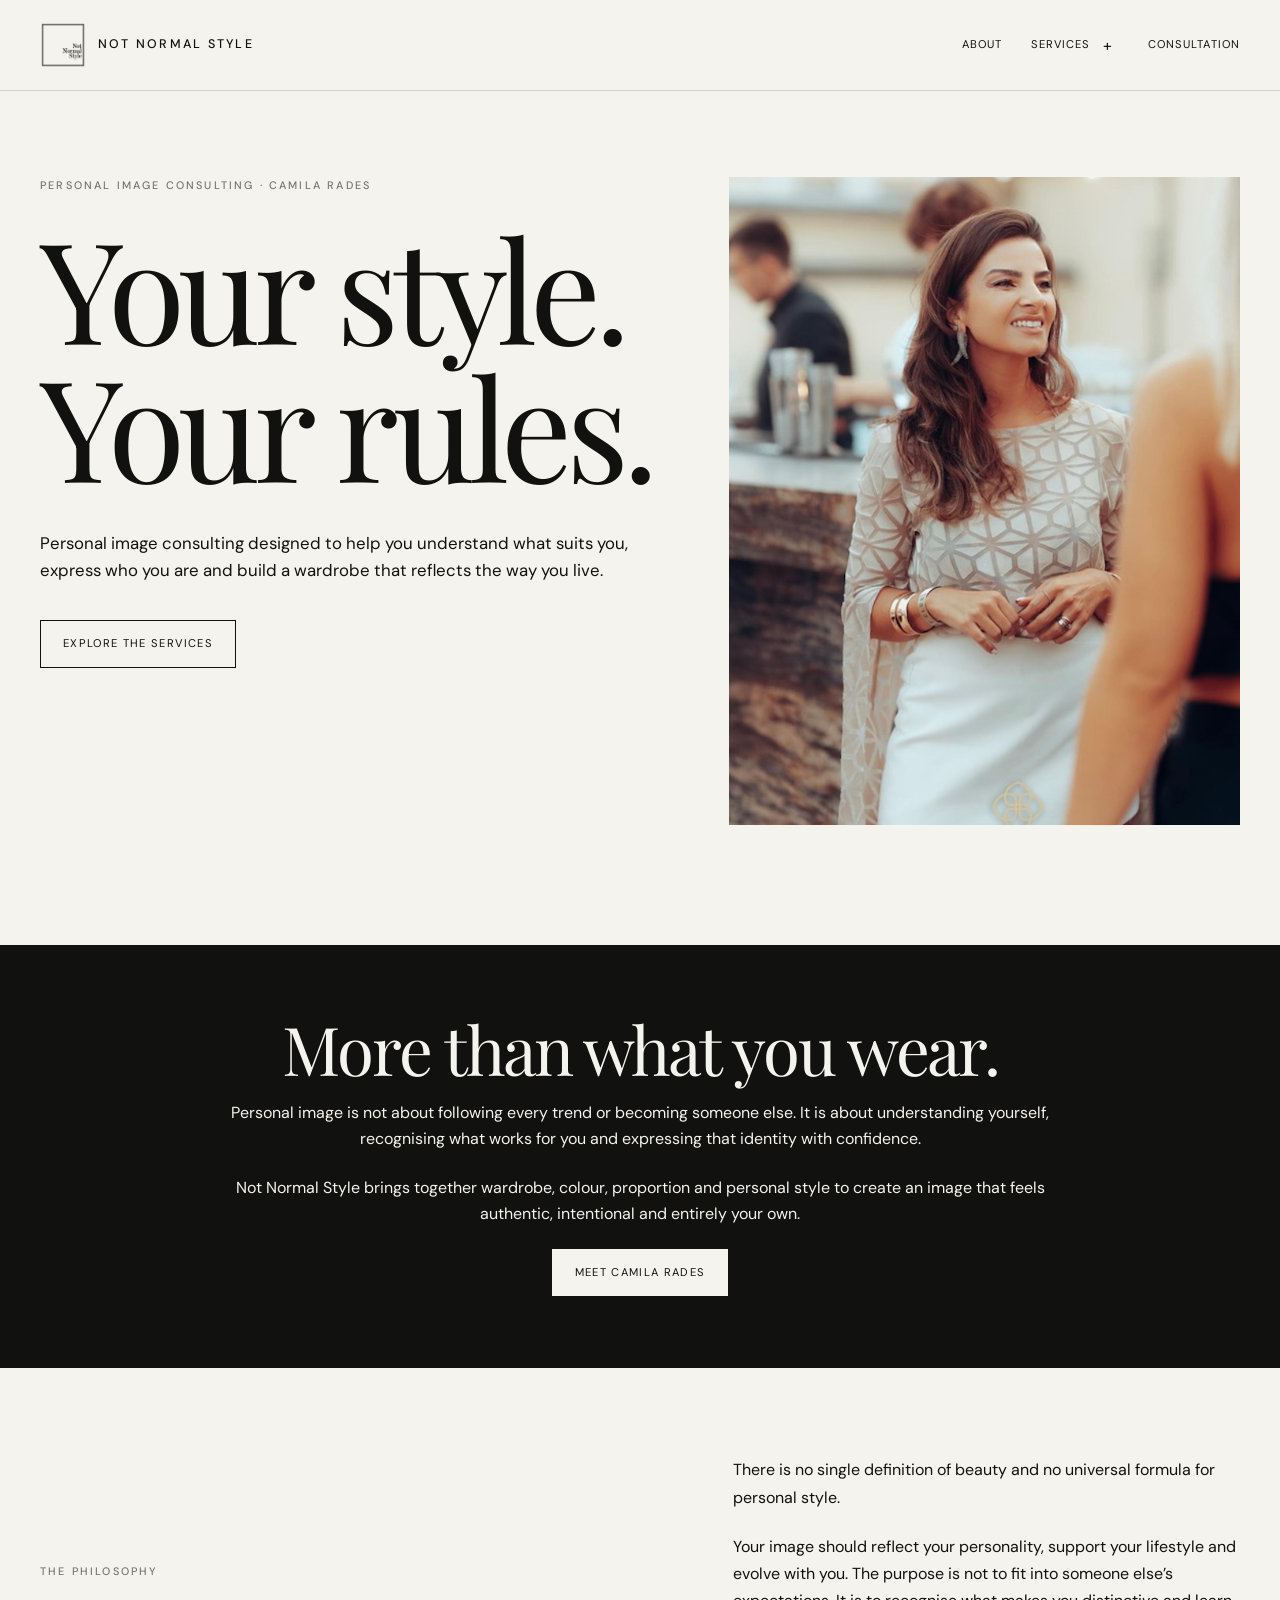
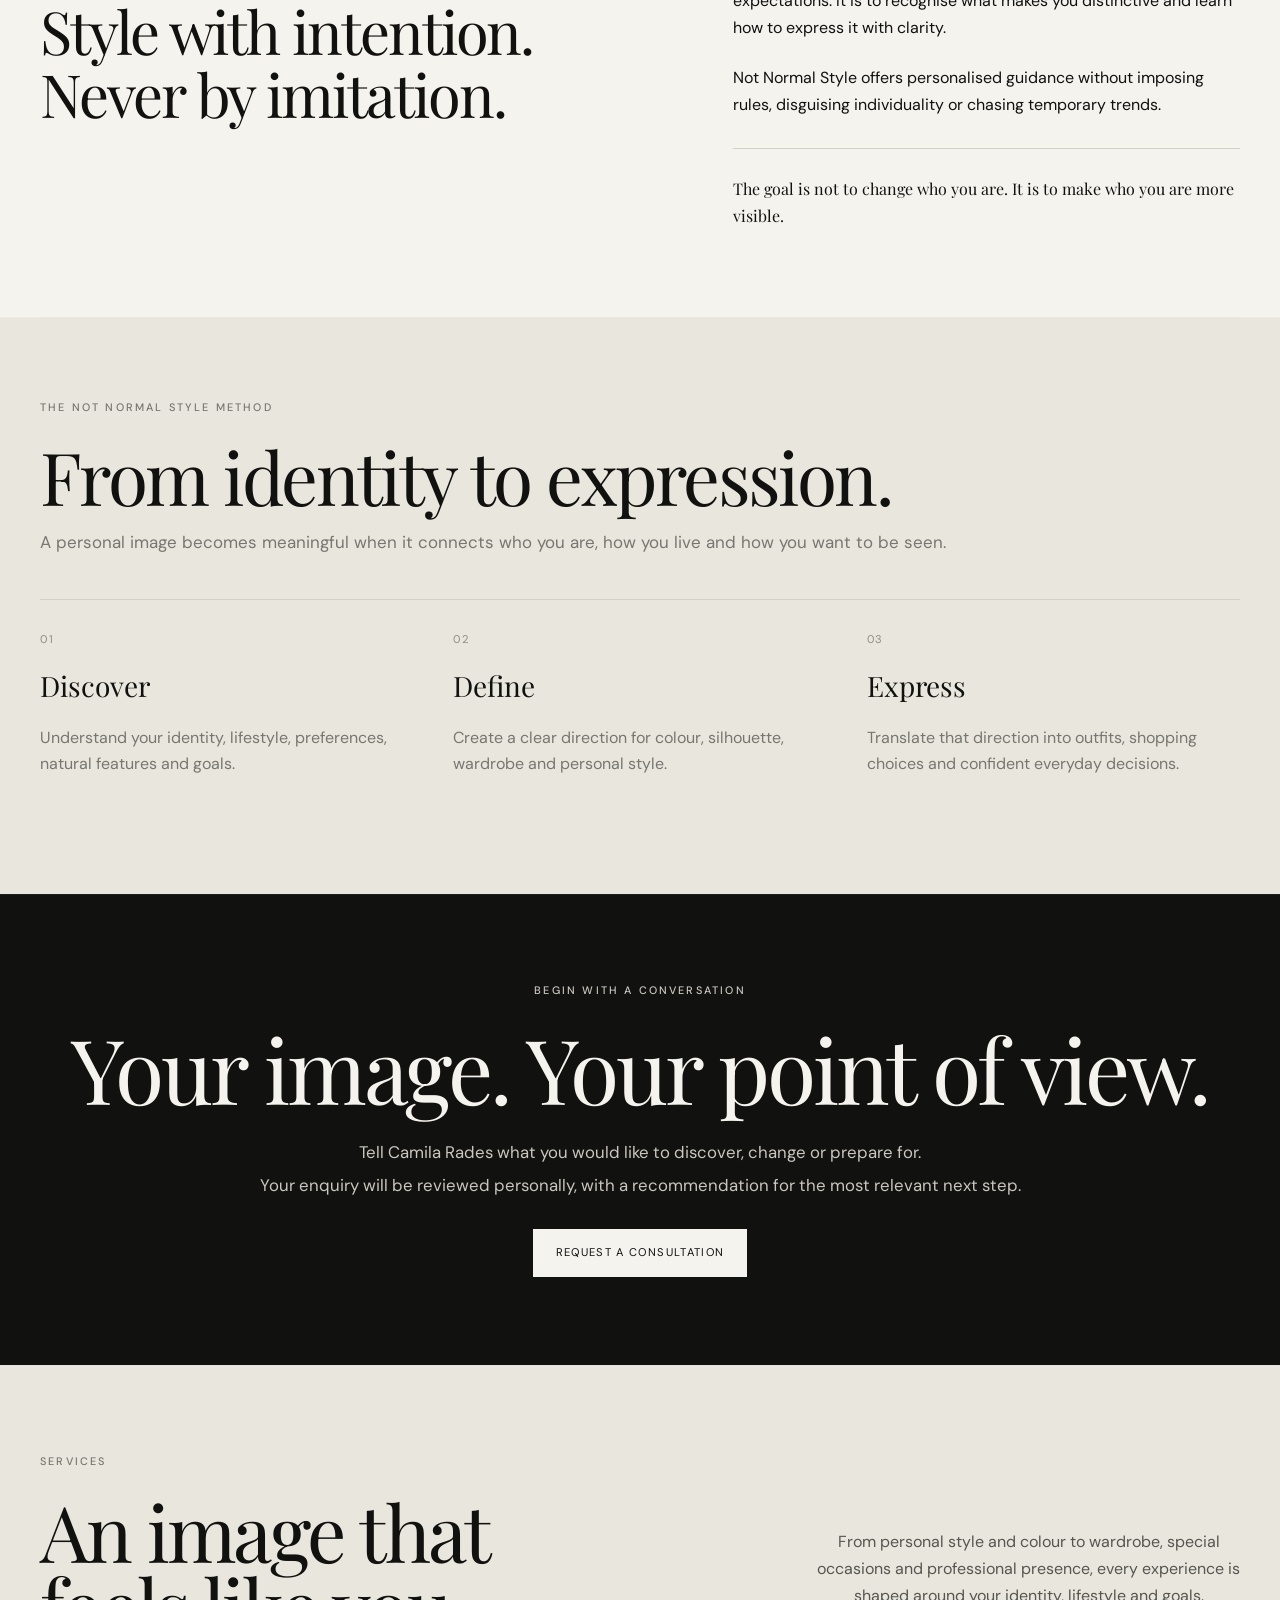
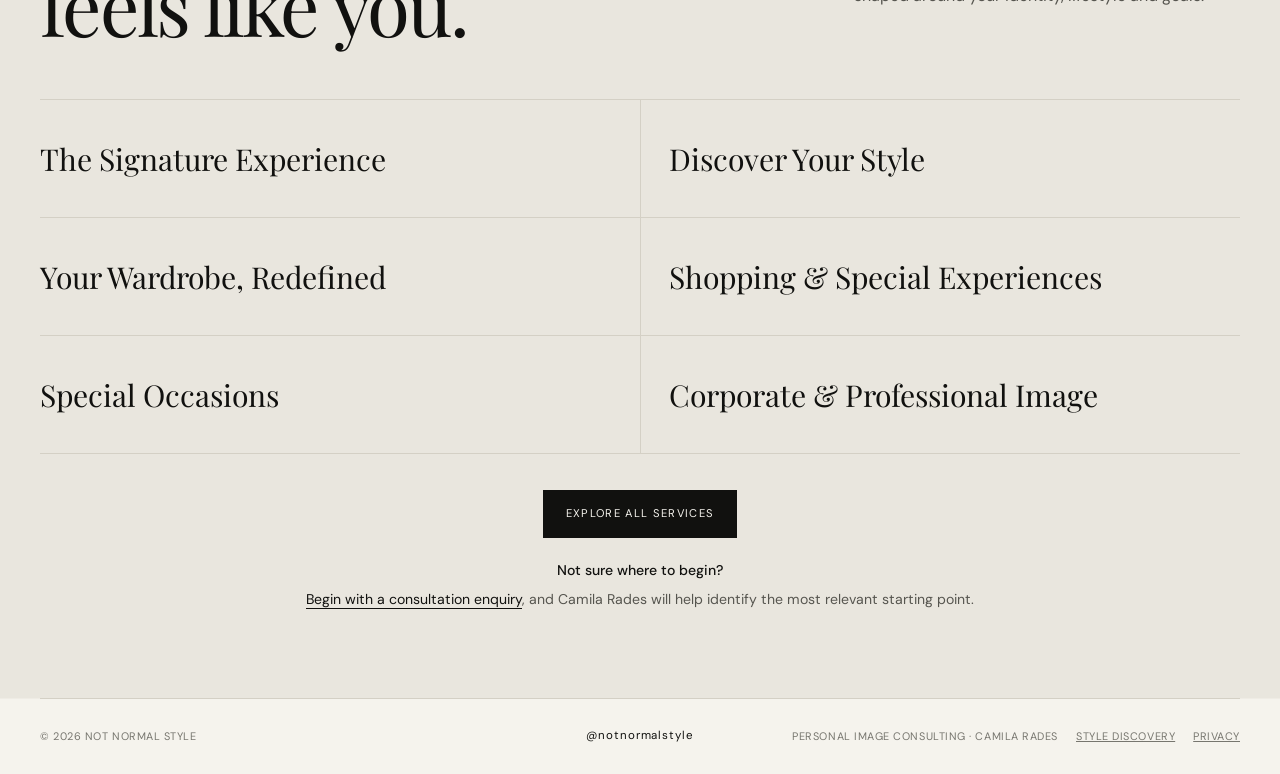
==== index.html @ 347c08e7 "Repair navigation, service links and consultation form" ====
<!DOCTYPE html>
<html lang="en">
<head>
  <meta charset="UTF-8">
  <meta name="viewport" content="width=device-width, initial-scale=1.0">
  <meta name="description" content="Not Normal Style — personal image consulting by Camila Rades.">
  <title>Not Normal Style | Personal Image Consulting</title>
  <link rel="stylesheet" href="css/styles.css">

<link rel="icon" href="/favicon.ico" sizes="any">
<link rel="icon" type="image/png" sizes="32x32" href="/favicon-32x32.png">
<link rel="apple-touch-icon" href="/apple-touch-icon.png">
<link rel="manifest" href="/site.webmanifest">

<link rel="canonical" href="https://notnormalstyle.com/">


<meta property="og:type" content="website">
<meta property="og:title" content="Not Normal Style">
<meta property="og:description" content="Personal Image Consulting · Camila Rades">
<meta property="og:image" content="https://notnormalstyle.com/images/og-image.svg">
<meta property="og:url" content="https://notnormalstyle.com/">

<meta name="twitter:card" content="summary_large_image">
<meta name="twitter:title" content="Not Normal Style">
<meta name="twitter:description" content="Personal Image Consulting · Camila Rades">
<meta name="twitter:image" content="https://notnormalstyle.com/images/og-image.svg">

</head>
<body>
  <header class="site-header">
    <a class="site-brand" href="index.html" aria-label="Not Normal Style home">
      <img class="site-brand-logo" src="images/not-normal-style-logo-cropped.png" alt="">
      <span class="site-brand-name">NOT NORMAL STYLE</span>
    </a>
    <button class="menu-button" type="button" aria-expanded="false" aria-controls="main-navigation">Menu</button>
    <nav id="main-navigation" aria-label="Main navigation">
      <a href="about.html">About</a>
      <div class="nav-submenu">
        <div class="nav-submenu-topline">
          <a href="services.html">Services</a>
          <button class="submenu-button" type="button" aria-expanded="false" aria-controls="services-submenu" aria-label="Show service categories">+</button>
        </div>
        <div class="submenu" id="services-submenu">
          <a href="services.html#signature">The Signature Experience</a>
          <a href="services.html#discover">Discover Your Style</a>
          <a href="services.html#wardrobe">Your Wardrobe, Redefined</a>
          <a href="services.html#shopping">Shopping &amp; Special Experiences</a>
          <a href="services.html#occasions">Special Occasions</a>
          <a href="services.html#corporate">Corporate &amp; Professional Image</a>
        </div>
      </div>
      <a href="consultation.html">Consultation</a>
    </nav>
  </header>

  <main>
    
  <!--
  HERO SECTION
  This is the first area visitors see.
  It contains the main message and Camila's editorial photograph.
-->

    <section class="hero" id="home">

  <div class="hero-content">
    <p class="eyebrow">Personal Image Consulting · Camila Rades</p>

    <h1>
      Your style.
      Your rules.
    </h1>

    <p class="introduction">
      Personal image consulting designed to help you understand what suits you, express who you are and build a wardrobe that reflects the way you live.
    </p>

    <div class="hero-actions">
      <a class="button" href="services.html">Explore the services</a>
    </div>
  </div>

  <div class="hero-image">
    <img
      src="images/hero-camila.jpg"
      alt="Camila Rades, personal image consultant"
    >
  </div>

</section>

    <section class="brand-positioning brand-positioning-cta">
      <div>
        <h2 class="positioning-title"><span>More than</span> <span>what you wear.</span></h2>
        <div class="positioning-copy">
          <p>Personal image is not about following every trend or becoming someone else. It is about understanding yourself, recognising what works for you and expressing that identity with confidence.</p>
          <p>Not Normal Style brings together wardrobe, colour, proportion and personal style to create an image that feels authentic, intentional and entirely your own.</p>
        </div>
        <a class="button button-dark" href="about.html">Meet Camila Rades</a>
      </div>
    </section>

    <section class="section split-section homepage-philosophy" id="philosophy">
      <div>
        <p class="eyebrow">The philosophy</p>
        <h2 class="philosophy-title"><span>Style with intention.</span><span>Never by imitation.</span></h2>
      </div>
      <div class="philosophy-copy">
        <p>There is no single definition of beauty and no universal formula for personal style.</p>
        <p>Your image should reflect your personality, support your lifestyle and evolve with you. The purpose is not to fit into someone else’s expectations. It is to recognise what makes you distinctive and learn how to express it with clarity.</p>
        <p>Not Normal Style offers personalised guidance without imposing rules, disguising individuality or chasing temporary trends.</p>
        <p class="philosophy-emphasis">The goal is not to change who you are. It is to make who you are more visible.</p>
      </div>
    </section>

    <section class="section method-section homepage-method" id="process">
      <p class="eyebrow">The Not Normal Style method</p>
      <h2 class="method-title"><span>From identity</span> <span>to expression.</span></h2>
      <p class="method-intro">A personal image becomes meaningful when it connects who you are, how you live and how you want to be seen.</p>
      <div class="process-grid">
        <article><span>01</span><h3>Discover</h3><p>Understand your identity, lifestyle, preferences, natural features and goals.</p></article>
        <article><span>02</span><h3>Define</h3><p>Create a clear direction for colour, silhouette, wardrobe and personal style.</p></article>
        <article><span>03</span><h3>Express</h3><p>Translate that direction into outfits, shopping choices and confident everyday decisions.</p></article>
      </div>
    </section>

    <section class="section contact homepage-contact" id="contact">
      <p class="eyebrow">Begin with a conversation</p>
      <h2 class="contact-title"><span>Your image.</span> <span>Your point of view.</span></h2>
      <p class="section-copy"><span>Tell Camila Rades what you would like to discover, change or prepare for.</span><span>Your enquiry will be reviewed personally, with a recommendation for the most relevant next step.</span></p>
      <div class="contact-actions">
        <a class="button button-dark" href="consultation.html">Request a consultation</a>
      </div>
    </section>

    <section class="services-preview homepage-services" id="services">
  <div class="section-inner">
    <p class="eyebrow">Services</p>
    <div class="services-intro">
      <h2 class="services-title homepage-services-title"><span>An image that</span><span>feels like you.</span></h2>
      <p>From personal style and colour to wardrobe, special occasions and professional presence, every experience is shaped around your identity, lifestyle and goals.</p>
    </div>
    <div class="preview-grid">
      <a href="services.html#signature"><h3>The Signature Experience</h3></a>
      <a href="services.html#discover"><h3>Discover Your Style</h3></a>
      <a href="services.html#wardrobe"><h3>Your Wardrobe, Redefined</h3></a>
      <a href="services.html#shopping"><h3>Shopping &amp;<span class="service-card-break" aria-hidden="true"></span>&nbsp;Special Experiences</h3></a>
      <a href="services.html#occasions"><h3>Special Occasions</h3></a>
      <a href="services.html#corporate"><h3>Corporate &amp; Professional Image</h3></a>
    </div>
    <a class="button button-dark" href="services.html">Explore all services</a>
    <p class="services-guidance">
      <span class="services-guidance-question">Not sure where to begin?</span>
      <span class="services-guidance-answer"><a href="consultation.html">Begin with a consultation enquiry</a>, and Camila&nbsp;Rades will help identify the most relevant starting point.</span>
    </p>
  </div>
</section>
  </main>

  <footer>
    <div class="footer-left">
      <p>© <span id="current-year"></span> Not Normal Style</p>
    </div>
    
<div class="footer-social" aria-label="Social media">
  <a href="https://www.instagram.com/notnormalstyle/"
     target="_blank"
     rel="noopener noreferrer"
     aria-label="Instagram">
     @notnormalstyle
  </a>
</div>

    <div class="footer-right">
      <p>Personal Image Consulting · Camila Rades</p>
      
<a class="footer-link" href="style-quiz.html">
  Style Discovery
</a>
<a class="footer-link" href="privacy.html">
  Privacy
</a>

    </div>
  </footer>
  <script src="js/main.js"></script>
</body>
</html>
---- css/styles.css ----
@import url('https://fonts.googleapis.com/css2?family=DM+Sans:wght@300;400;500&family=Playfair+Display:ital,wght@0,400;1,400&display=swap');

:root {
  --black: #11110f;
  --white: #f5f3ed;
  --paper: #ebe8df;
  --grey: #77766f;
  --line: #d4d0c5;
  --content-width: 1200px;
}

* { box-sizing: border-box; }
html { scroll-behavior: smooth; }
body { margin: 0; color: var(--black); background: var(--white); font-family: "DM Sans", Arial, sans-serif; line-height: 1.6; }
a { color: inherit; }

.site-header { position: sticky; top: 0; z-index: 10; display: flex; align-items: center; justify-content: space-between; width: 100%; padding: 22px max(24px, calc((100% - var(--content-width)) / 2)); border-bottom: 1px solid var(--line); background: rgba(245,243,237,.94); backdrop-filter: blur(12px); }
.logo { font-size: .78rem; font-weight: 500; letter-spacing: .18em; text-decoration: none; }
nav { display: flex; gap: 28px; }
nav a, .menu-button { font: inherit; font-size: .7rem; letter-spacing: .1em; text-decoration: none; text-transform: uppercase; }
nav a:hover, nav a:focus-visible, .text-link:hover, .text-link:focus-visible { text-decoration: underline; text-underline-offset: 6px; }
.menu-button { display: none; border: 0; padding: 0; color: inherit; background: none; cursor: pointer; }

.hero, .section { width: min(100% - 48px, var(--content-width)); margin: 0 auto; padding: 120px 0; }
.hero { min-height: calc(100vh - 70px); display: flex; flex-direction: column; justify-content: center; }
.eyebrow { margin: 0 0 24px; color: var(--grey); font-size: .68rem; font-weight: 500; letter-spacing: .2em; text-transform: uppercase; }
h1, h2 { max-width: 950px; margin: 0; font-family: "Playfair Display", Georgia, serif; font-weight: 400; line-height: .98; }
h1 { font-size: clamp(4rem, 11vw, 9rem); letter-spacing: -.045em; }
h2 { font-size: clamp(3rem, 7vw, 6rem); letter-spacing: -.035em; }
h3 { margin: 14px 0; font-family: "Playfair Display", Georgia, serif; font-size: 1.75rem; font-weight: 400; }
.introduction, .section-copy { max-width: 620px; margin: 36px 0; font-size: 1.05rem; }
.button { align-self: flex-start; display: inline-block; padding: 14px 22px; border: 1px solid var(--black); font-size: .7rem; letter-spacing: .12em; text-decoration: none; text-transform: uppercase; transition: background 180ms ease, color 180ms ease; }
.button:hover, .button:focus-visible { color: var(--white); background: var(--black); }
.split-section { display: grid; grid-template-columns: 1.4fr .6fr; gap: 80px; align-items: end; }

.section-dark, .investment { width: 100%; color: var(--white); background: var(--black); }
.section-inner { width: min(100% - 48px, var(--content-width)); margin: 0 auto; padding: 120px 0; }
.section-dark .eyebrow, .investment .eyebrow { color: #aaa89f; }
.services-grid { display: grid; grid-template-columns: repeat(2, 1fr); margin-top: 72px; border-top: 1px solid #44443f; }
.services-grid article { padding: 42px 42px 42px 0; border-bottom: 1px solid #44443f; }
.services-grid article:nth-child(even) { padding-left: 42px; border-left: 1px solid #44443f; }
.services-grid article p:last-child { max-width: 480px; color: #bcbab1; }
.service-number, .process-grid span { color: #8f8d85; font-size: .7rem; letter-spacing: .15em; }

.process-grid { display: grid; grid-template-columns: repeat(3, 1fr); gap: 40px; margin-top: 72px; border-top: 1px solid var(--line); }
.process-grid article { padding-top: 32px; }
.process-grid p { color: var(--grey); }
.investment { background: #25241f; }
.investment-inner { display: grid; grid-template-columns: 1fr 1fr; gap: 90px; align-items: start; }
.investment-inner p { color: #c4c1b8; }
.investment-inner .large-copy { margin-top: 0; color: var(--white); font-family: "Playfair Display", Georgia, serif; font-size: 2rem; line-height: 1.25; }
.text-link { display: inline-block; margin-top: 28px; font-size: .72rem; letter-spacing: .12em; text-transform: uppercase; }

.contact { text-align: center; }
.contact h2, .contact .section-copy { margin-right: auto; margin-left: auto; }
.contact .button { align-self: auto; }
.button-dark { color: var(--white); background: var(--black); }
.button-dark:hover, .button-dark:focus-visible { color: var(--black); background: transparent; }
.placeholder-note { margin-top: 18px; color: var(--grey); font-size: .72rem; }
footer { display: flex; justify-content: space-between; width: min(100% - 48px, var(--content-width)); margin: 0 auto; padding: 28px 0; border-top: 1px solid var(--line); color: var(--grey); font-size: .68rem; letter-spacing: .05em; text-transform: uppercase; }

@media (max-width: 760px) {
  .menu-button { display: block; }
  nav { position: absolute; top: 100%; right: 0; left: 0; display: none; flex-direction: column; gap: 18px; padding: 24px; border-bottom: 1px solid var(--line); background: var(--white); }
  nav.is-open { display: flex; }
  .hero, .section, .section-inner { padding-top: 80px; padding-bottom: 80px; }
  .split-section, .investment-inner { grid-template-columns: 1fr; gap: 28px; }
  .services-grid, .process-grid { grid-template-columns: 1fr; }
  .services-grid article, .services-grid article:nth-child(even) { padding: 32px 0; border-left: 0; }
  .process-grid { gap: 24px; }
  footer { flex-direction: column; }
}

@media (prefers-reduced-motion: reduce) { html { scroll-behavior: auto; } }

/*
  ==================================================
  EDITORIAL HERO WITH PHOTOGRAPH
  ==================================================

  On larger screens, the hero uses two columns:
  - the text occupies the left column;
  - Camila's photograph occupies the right column.
*/

.hero {
  display: grid;
  grid-template-columns: 1.1fr 0.9fr;
  gap: 64px;
  align-items: center;
}

/*
  Keeps the text comfortably readable.
*/
.hero-content {
  max-width: 720px;
}

/*
  Creates a tall editorial frame for the photograph.
  "overflow: hidden" hides any part extending beyond it.
*/
.hero-image {
  height: min(72vh, 780px);
  min-height: 520px;
  overflow: hidden;
  background-color: #e4e1d8;
}

/*
  Makes the image fill its frame without stretching.

  "object-fit: cover" may crop part of the photograph
  while preserving its original proportions.
*/
.hero-image img {
  display: block;
  width: 100%;
  height: 100%;
  object-fit: cover;
  object-position: center;
}

/*
  MOBILE HERO

  Below 760 pixels, the layout changes from two columns
  to one column. The text appears above the photograph.
*/
@media (max-width: 760px) {
  .hero {
    grid-template-columns: 1fr;
    gap: 48px;
  }

  .hero-image {
    height: 70vh;
    min-height: 440px;
  }
}

/* DETAILED SERVICES CATALOGUE */
.services-section { color: var(--white); background: var(--black); }
.services-intro { display:grid; grid-template-columns:1.35fr .65fr; gap:72px; align-items:end; margin-bottom:96px; }
.services-intro > p { max-width:520px; margin:0; color:#bcbab1; }
.service-groups { border-top:1px solid #44443f; }
.service-group { display:grid; grid-template-columns:minmax(190px,.45fr) 1.55fr; gap:60px; padding:72px 0; border-bottom:1px solid #44443f; }
.service-group-heading p { margin:0 0 14px; color:#85837b; font-size:.68rem; letter-spacing:.18em; }
.service-group-heading h3 { max-width:280px; margin:0; font-size:clamp(1.8rem,3vw,2.7rem); line-height:1.05; }
.service-item { border-top:1px solid #44443f; }
.service-item:last-child { border-bottom:1px solid #44443f; }
.service-item summary { display:grid; grid-template-columns:42px 1fr 28px; gap:18px; align-items:center; padding:26px 0; cursor:pointer; list-style:none; }
.service-item summary::-webkit-details-marker { display:none; }
.service-item summary:focus-visible { outline:2px solid var(--white); outline-offset:6px; }
.service-item summary > span:first-child { color:#85837b; font-size:.7rem; letter-spacing:.12em; }
.service-item summary strong { font-family:"Playfair Display",Georgia,serif; font-size:clamp(1.35rem,2.4vw,2rem); font-weight:400; line-height:1.2; }
.service-toggle { color:#aaa89f; font-size:1.5rem; text-align:right; transition:transform 180ms ease; }
.service-item[open] .service-toggle { transform:rotate(45deg); }
.service-content { max-width:760px; padding:0 28px 38px 60px; color:#c9c7bf; }
.service-lead { color:var(--white); font-family:"Playfair Display",Georgia,serif; font-size:1.35rem; line-height:1.45; }
.service-content h4 { margin:30px 0 10px; color:var(--white); font-size:.68rem; letter-spacing:.16em; text-transform:uppercase; }
.service-content ul { display:grid; grid-template-columns:repeat(2,minmax(0,1fr)); gap:8px 30px; margin:0; padding-left:18px; }
.service-note { margin-top:28px; padding-left:18px; border-left:1px solid #77756d; color:#aaa89f; font-size:.86rem; }
.services-closing { max-width:850px; padding:120px 0 20px; }
.services-closing > p:not(.eyebrow) { max-width:650px; margin:34px 0; color:#c9c7bf; }
.button-light { border-color:var(--white); color:var(--white); }
.button-light:hover,.button-light:focus-visible { color:var(--black); background:var(--white); }
@media (max-width:760px) {
 .services-intro,.service-group { grid-template-columns:1fr; gap:34px; }
 .services-intro { margin-bottom:64px; }
 .service-group { padding:54px 0; }
 .service-group-heading h3 { max-width:none; }
 .service-item summary { grid-template-columns:32px 1fr 22px; gap:10px; }
 .service-content { padding-right:0; padding-left:42px; }
 .service-content ul { grid-template-columns:1fr; }
 .services-closing { padding-top:80px; }
}


/* MULTI-PAGE NAVIGATION AND SERVICES PREVIEW */
nav { align-items: center; }
.nav-submenu { position: relative; }
.nav-submenu-topline { display: flex; align-items: center; gap: 5px; }
.submenu-button { width: 24px; height: 24px; border: 0; padding: 0; color: inherit; background: transparent; font: inherit; cursor: pointer; }
.submenu-button[aria-expanded="true"] { transform: rotate(45deg); }
.submenu { position: absolute; top: calc(100% + 20px); left: -20px; display: none; width: 300px; padding: 16px 20px; border: 1px solid var(--line); background: var(--white); box-shadow: 0 18px 40px rgba(0,0,0,.12); }
.submenu.is-open { display: grid; gap: 12px; }
.submenu a { font-size: .68rem; line-height: 1.4; }
nav a[aria-current="page"] { text-decoration: underline; text-underline-offset: 6px; }
.page-hero { width: min(100% - 48px,var(--content-width)); margin: 0 auto; padding: 110px 0 90px; }
.page-hero h1 { font-size: clamp(4.5rem,12vw,10rem); }
.page-hero > p:last-child { max-width: 620px; margin: 36px 0 0; font-size: 1.1rem; }
.services-preview { background: var(--paper); }
.preview-grid { display: grid; grid-template-columns: repeat(2,1fr); margin: 70px 0 46px; border-top: 1px solid var(--line); }
.preview-grid a { min-height: 170px; padding: 28px 32px 28px 0; border-bottom: 1px solid var(--line); text-decoration: none; }
.preview-grid a:nth-child(even) { padding-left: 32px; border-left: 1px solid var(--line); }
.preview-grid a:hover h3,.preview-grid a:focus-visible h3 { text-decoration: underline; text-underline-offset: 7px; }
.preview-grid span { color: var(--grey); font-size: .68rem; letter-spacing: .15em; }
.preview-grid h3 { max-width: 430px; }
.service-group { scroll-margin-top: 100px; }
@media (max-width:760px) {
  .nav-submenu { width: 100%; }
  .nav-submenu-topline { justify-content: flex-end; }
  .submenu { position: static; width: 100%; margin-top: 10px; padding: 14px 0; border-width: 1px 0 0; box-shadow: none; background: transparent; text-align: right; }
  .page-hero { padding: 80px 0 64px; }
  .preview-grid { grid-template-columns: 1fr; }
  .preview-grid a,.preview-grid a:nth-child(even) { min-height: auto; padding: 26px 0; border-left: 0; }
}


/* MOBILE NAVIGATION REFINEMENT */
@media (max-width: 760px) {
  /* Keep the open menu compact instead of filling most of the screen. */
  #main-navigation {
    max-height: calc(100vh - 70px);
    overflow-y: auto;
    gap: 0;
    padding: 12px 24px 24px;
    text-align: left;
  }

  /* Give each main destination a clear, consistent touch target. */
  #main-navigation > a,
  .nav-submenu-topline {
    min-height: 54px;
    width: 100%;
    padding: 16px 0;
    border-bottom: 1px solid var(--line);
  }

  #main-navigation > a {
    display: flex;
    align-items: center;
    font-size: .76rem;
  }

  .nav-submenu-topline {
    justify-content: space-between;
  }

  .nav-submenu-topline > a {
    font-size: .76rem;
  }

  /* Make the plus button easier to tap without dominating the row. */
  .submenu-button {
    width: 40px;
    height: 40px;
    font-size: 1rem;
  }

  /* Present categories as a compact editorial list. */
  .submenu {
    margin: 0;
    padding: 10px 0 12px 18px;
    border: 0;
    text-align: left;
  }

  .submenu.is-open {
    gap: 0;
  }

  .submenu a {
    padding: 10px 0;
    color: var(--grey);
    font-size: .72rem;
    letter-spacing: .04em;
    line-height: 1.45;
    text-transform: none;
  }

  /* Reduce the dramatic heading slightly so it fits a phone comfortably. */
  .services-section h2 {
    font-size: clamp(3rem, 15vw, 4.4rem);
    line-height: .98;
  }

  .services-intro {
    margin-bottom: 48px;
  }

  .service-group-heading h3 {
    font-size: 2rem;
  }
}


/* BRAND STRENGTHENING AND ABOUT PAGE */
.logo { display:flex; align-items:center; gap:12px; }
.logo img { width:48px; height:48px; object-fit:contain; }
.logo span { white-space:nowrap; }
.brand-positioning { display:grid; grid-template-columns:.55fr 1.45fr; gap:90px; align-items:center; width:min(100% - 48px,var(--content-width)); margin:0 auto; padding:120px 0; }
.brand-seal img { display:block; width:min(100%,340px); height:auto; }
.brand-positioning h2 { font-size:clamp(3rem,7vw,6rem); }
.brand-positioning > div:last-child > p:not(.eyebrow) { max-width:650px; margin:34px 0; font-size:1.08rem; }
.text-link-dark,.text-link-light { display:inline-block; font-size:.72rem; letter-spacing:.12em; text-transform:uppercase; text-underline-offset:6px; }
.text-link-dark { color:var(--black); }
.method-intro { max-width:660px; margin:32px 0 0; color:var(--grey); font-size:1.08rem; }
.about-hero { display:grid; grid-template-columns:1fr .72fr; gap:72px; align-items:center; width:min(100% - 48px,var(--content-width)); margin:0 auto; padding:90px 0 120px; }
.about-hero h1 { font-size:clamp(4rem,9vw,8rem); }
.about-lead { max-width:680px; margin-top:36px; font-size:1.15rem; }
.about-portrait { height:min(72vh,760px); min-height:520px; overflow:hidden; }
.about-portrait img { width:100%; height:100%; object-fit:cover; }
.about-story { display:grid; grid-template-columns:.45fr 1.55fr; gap:80px; }
.about-story h2 { font-size:clamp(3rem,6vw,5.5rem); }
.about-story div p { max-width:720px; margin-top:32px; font-size:1.05rem; }
.about-availability { display:grid; grid-template-columns:1fr 1fr; gap:80px; padding:120px max(24px,calc((100% - var(--content-width))/2)); color:var(--white); background:#25241f; }
.about-availability p { color:#c9c7bf; }
.about-availability .button { margin:22px 24px 0 0; }
.text-link-light { color:var(--white); }
@media (max-width:760px) {
  .logo img { width:40px; height:40px; }
  .logo span { display:none; }
  .brand-positioning,.about-hero,.about-story,.about-availability { grid-template-columns:1fr; gap:42px; }
  .brand-positioning { padding:80px 0; }
  .brand-seal img { width:180px; }
  .about-hero { padding:64px 0 80px; }
  .about-portrait { height:62vh; min-height:420px; }
  .about-availability { padding-top:80px; padding-bottom:80px; }
}


/* BRAND FOUNDATION REFINEMENT */
.brand-positioning {
  display: block;
  max-width: 920px;
  width: min(100% - 48px, var(--content-width));
  margin: 0 auto;
  padding: 120px 0;
}
.brand-positioning > div { max-width: 820px; }
.editorial-note {
  width: min(100% - 48px, var(--content-width));
  margin: 28px auto 0;
  padding: 14px 18px;
  border: 1px solid #c7a75d;
  color: #5d4a1f;
  background: #faf1d8;
  font-size: .78rem;
}
@media (max-width: 760px) {
  .brand-positioning { padding: 80px 0; }
  .hero .eyebrow { max-width: 260px; line-height: 1.7; }
}


/* CONSISTENT PAGE INTRODUCTIONS */
:root {
  --page-intro-top: 110px;
  --page-intro-top-mobile: 88px;
}

/* Home, Services and About begin on the same vertical rhythm. */
.hero,
.page-hero,
.about-hero {
  padding-top: var(--page-intro-top);
}

/* The About headline stays editorial without overwhelming a phone screen. */
.about-hero h1 {
  max-width: 820px;
}

/* The old visible draft notice is no longer part of the presentation. */
.editorial-note {
  display: none;
}

@media (max-width: 760px) {
  .hero,
  .page-hero,
  .about-hero {
    padding-top: var(--page-intro-top-mobile);
  }

  .about-hero h1 {
    font-size: clamp(3.8rem, 17vw, 5.4rem);
    line-height: .94;
  }

  .about-hero .eyebrow,
  .page-hero .eyebrow,
  .hero .eyebrow {
    margin-bottom: 30px;
  }
}


/* FINAL INTRO ALIGNMENT AND PLACEHOLDER CLEANUP */
:root {
  --intro-top-desktop: 110px;
  --intro-top-mobile: 88px;
}

/* Use the same top edge for the first text block on every page. */
.hero,
.page-hero,
.about-hero {
  padding-top: var(--intro-top-desktop);
}

/* Home previously used vertical centring; top alignment makes it match other pages. */
.hero {
  min-height: auto;
  justify-content: start;
  align-content: start;
}

/* About remains two-column on desktop, but its text starts at the section top. */
.about-hero {
  align-items: start;
}

/* Development notes never belong in the visitor experience. */
.placeholder-note,
.editorial-note {
  display: none !important;
}

@media (max-width: 760px) {
  .hero,
  .page-hero,
  .about-hero {
    padding-top: var(--intro-top-mobile) !important;
  }

  /* Neutralise older page-specific spacing that caused the mismatch. */
  .hero,
  .page-hero,
  .about-hero {
    min-height: 0;
    align-items: start;
    align-content: start;
  }

  .hero-content,
  .page-hero > :first-child,
  .about-hero > :first-child {
    align-self: start;
  }

  .hero .eyebrow,
  .page-hero .eyebrow,
  .about-hero .eyebrow {
    margin-top: 0;
    margin-bottom: 30px;
  }

  .about-hero h1 {
    font-size: clamp(3.7rem, 16vw, 5.2rem);
    line-height: .95;
  }
}


/* DEFINITIVE SHARED HEADER BRAND */
.site-header {
  min-height: 72px;
}

.site-brand {
  display: inline-flex;
  flex: 0 0 auto;
  align-items: center;
  gap: 12px;
  color: var(--black);
  text-decoration: none;
}

.site-brand-logo {
  display: block !important;
  width: 46px !important;
  height: 46px !important;
  max-width: 46px !important;
  max-height: 46px !important;
  object-fit: contain;
  flex: 0 0 46px;
}

.site-brand-name {
  white-space: nowrap;
  font-size: .78rem;
  font-weight: 500;
  letter-spacing: .18em;
}

@media (max-width: 760px) {
  .site-header {
    min-height: 64px;
  }

  .site-brand-logo {
    width: 40px !important;
    height: 40px !important;
    max-width: 40px !important;
    max-height: 40px !important;
    flex-basis: 40px;
  }

  .site-brand-name {
    display: none;
  }
}


/* HOME DESKTOP HERO ALIGNMENT */
@media (min-width: 761px) {
  /*
    The portrait makes the hero grid row tall.
    Top alignment prevents the text from being vertically centred
    halfway down that row.
  */
  .hero {
    align-items: start;
  }

  .hero-content,
  .hero-image {
    align-self: start;
  }
}


/* CONSULTATION JOURNEY AND PRIVACY POLICY */
.consultation-hero,
.legal-page,
.consultation-form-section,
.journey-steps {
  width: min(100% - 48px, var(--content-width));
  margin-left: auto;
  margin-right: auto;
}
.consultation-hero { padding: 110px 0 90px; }
.consultation-hero h1,.legal-hero h1 { font-size: clamp(4.2rem,9vw,8rem); }
.consultation-hero > p:last-child { max-width: 680px; margin-top: 36px; font-size: 1.1rem; }
.journey-steps { display:grid; grid-template-columns:repeat(3,1fr); gap:36px; padding:0 0 110px; border-top:1px solid var(--line); }
.journey-steps article { padding-top:30px; }
.journey-steps span { color:var(--grey); font-size:.68rem; letter-spacing:.16em; }
.journey-steps h2 { margin-top:16px; font-family:"Playfair Display",Georgia,serif; font-size:2rem; font-weight:400; }
.journey-steps p { color:var(--grey); }
.consultation-form-section { display:grid; grid-template-columns:.7fr 1.3fr; gap:80px; padding:110px 0; border-top:1px solid var(--line); }
.form-introduction { position:sticky; top:110px; align-self:start; }
.form-introduction h2 { font-size:clamp(3rem,5vw,5rem); }
.form-introduction > p:not(.eyebrow) { color:var(--grey); }
.form-preview-notice { margin-top:30px; padding:16px 18px; border:1px solid #c7a75d; background:#faf1d8; color:#5d4a1f; font-size:.78rem; }
.consultation-form { display:grid; gap:44px; }
.form-row.two-columns { display:grid; grid-template-columns:repeat(2,1fr); gap:28px; }
.field-group { display:grid; gap:10px; }
.field-group label,.choice-group legend { font-size:.72rem; font-weight:500; letter-spacing:.1em; text-transform:uppercase; }
.field-group input,.field-group select,.field-group textarea { width:100%; border:0; border-bottom:1px solid var(--black); border-radius:0; padding:14px 2px; color:var(--black); background:transparent; font:inherit; }
.field-group textarea { border:1px solid var(--line); padding:16px; resize:vertical; }
.field-group input:focus,.field-group select:focus,.field-group textarea:focus { outline:2px solid var(--black); outline-offset:4px; }
.choice-group { margin:0; padding:0; border:0; }
.field-help { margin:8px 0 18px; color:var(--grey); font-size:.86rem; }
.choice-grid { display:grid; grid-template-columns:repeat(2,1fr); gap:12px; }
.choice-grid label { position:relative; cursor:pointer; }
.choice-grid input { position:absolute; opacity:0; }
.choice-grid span { display:flex; min-height:72px; align-items:center; padding:18px; border:1px solid var(--line); }
.choice-grid input:checked + span { border-color:var(--black); color:var(--white); background:var(--black); }
.choice-grid input:focus-visible + span { outline:2px solid var(--black); outline-offset:3px; }
.compact-choices .choice-grid { grid-template-columns:repeat(3,1fr); }
.privacy-summary { padding:26px; background:var(--paper); }
.privacy-summary h2 { font-family:"Playfair Display",Georgia,serif; font-size:1.7rem; font-weight:400; }
.consent-group label { display:flex; gap:12px; align-items:flex-start; font-size:.9rem; }
.consent-group input { margin-top:5px; }
.field-error { min-height:1.2em; margin:0; color:#8a1f11; font-size:.78rem; }
[aria-invalid="true"] { border-color:#8a1f11 !important; }
.form-status { min-height:1.4em; }
.form-submit { justify-self:start; }
.footer-link { color:inherit; }
.legal-page { padding:110px 0; }
.legal-hero { padding-bottom:70px; border-bottom:1px solid var(--line); }
.legal-hero p:last-child { color:var(--grey); }
.legal-introduction { max-width:820px; padding:60px 0 20px; font-size:1.1rem; }
.legal-draft-note { padding:16px 18px; border:1px solid #c7a75d; background:#faf1d8; color:#5d4a1f; font-size:.82rem; }
.legal-page section { display:grid; grid-template-columns:.48fr 1.52fr; gap:70px; padding:54px 0; border-bottom:1px solid var(--line); }
.legal-page section h2 { margin:0; font-family:"Playfair Display",Georgia,serif; font-size:1.8rem; font-weight:400; }
.legal-page section > :not(h2) { grid-column:2; }
.legal-page section p,.legal-page section ul { max-width:760px; }
.legal-placeholder { background:#faf1d8; color:#5d4a1f; }
@media (max-width:760px) {
  .consultation-hero,.legal-page { padding-top:88px; }
  .journey-steps,.consultation-form-section,.legal-page section { grid-template-columns:1fr; gap:30px; }
  .journey-steps { padding-bottom:80px; }
  .consultation-form-section { padding:80px 0; }
  .form-introduction { position:static; }
  .form-row.two-columns,.choice-grid,.compact-choices .choice-grid { grid-template-columns:1fr; }
  .legal-page section > :not(h2) { grid-column:1; }
}


/* CONSULTATION FIELD ALIGNMENT REFINEMENT */
.form-row.two-columns {
  align-items: start;
}

.form-row.two-columns .field-group {
  grid-template-rows: auto 54px auto;
}

.field-group input,
.field-group select {
  box-sizing: border-box;
  height: 54px;
  min-height: 54px;
  margin: 0;
  padding: 0 12px 0 2px;
  border: 0;
  border-bottom: 1px solid var(--black);
  border-radius: 0;
  line-height: 54px;
  appearance: none;
  -webkit-appearance: none;
}

.field-group select {
  background-image:
    linear-gradient(45deg, transparent 50%, var(--black) 50%),
    linear-gradient(135deg, var(--black) 50%, transparent 50%);
  background-position:
    calc(100% - 16px) 24px,
    calc(100% - 11px) 24px;
  background-size: 5px 5px, 5px 5px;
  background-repeat: no-repeat;
  padding-right: 34px;
}

@media (max-width: 760px) {
  .form-row.two-columns .field-group {
    grid-template-rows: auto 54px auto;
  }
}


/* APPROVED BIOGRAPHY AND EMAIL CONFIRMATION */
.about-kicker {
  margin: -12px 0 34px;
  color: var(--grey);
  font-size: .72rem;
  letter-spacing: .14em;
  text-transform: uppercase;
}

.about-chapter {
  display: grid;
  grid-template-columns: 70px .75fr 1.25fr;
  gap: 54px;
  width: min(100% - 48px, var(--content-width));
  margin: 0 auto;
  padding: 110px 0;
  border-top: 1px solid var(--line);
}

.chapter-number {
  color: var(--grey);
  font-size: .68rem;
  letter-spacing: .15em;
}

.chapter-heading h2 {
  font-size: clamp(3rem, 5vw, 5rem);
}

.chapter-copy {
  max-width: 680px;
  padding-top: 42px;
}

.chapter-copy p {
  margin: 0 0 24px;
  font-size: 1.05rem;
}

.chapter-dark {
  width: 100%;
  max-width: none;
  padding-left: max(24px, calc((100% - var(--content-width)) / 2));
  padding-right: max(24px, calc((100% - var(--content-width)) / 2));
  color: var(--white);
  background: var(--black);
  border-top-color: #44443f;
}

.chapter-dark .eyebrow,
.chapter-dark .chapter-number,
.chapter-dark .chapter-copy {
  color: #c9c7bf;
}

.about-closing {
  padding: 130px max(24px, calc((100% - var(--content-width)) / 2));
  color: var(--white);
  background: #25241f;
}

.about-closing h2 {
  font-size: clamp(3.5rem, 7vw, 7rem);
}

.about-closing > p:not(.eyebrow) {
  max-width: 620px;
  margin: 34px 0;
  color: #c9c7bf;
  font-size: 1.08rem;
}

.closing-actions {
  display: flex;
  gap: 28px;
  align-items: center;
  flex-wrap: wrap;
}

/* Name, email and confirmation form one balanced row on larger screens. */
.consultation-form .form-row.two-columns:first-of-type {
  grid-template-columns: repeat(3, minmax(0, 1fr));
}

.confirm-email-field .field-help {
  margin: 0;
}

@media (max-width: 900px) {
  .consultation-form .form-row.two-columns:first-of-type {
    grid-template-columns: 1fr;
  }
}

@media (max-width: 760px) {
  .about-chapter {
    grid-template-columns: 1fr;
    gap: 28px;
    padding: 80px 0;
  }

  .chapter-copy {
    padding-top: 0;
  }

  .chapter-dark {
    padding-left: 24px;
    padding-right: 24px;
  }

  .about-closing {
    padding-top: 90px;
    padding-bottom: 90px;
  }
}


/* NAVIGATION ABOUT FOOTER AND HOME GRID REFINEMENT */
.about-quote {
  max-width: 680px;
  margin: 38px 0 0;
  padding: 0 0 0 28px;
  border-left: 1px solid var(--black);
}

.about-quote p {
  margin: 0;
  font-family: "Playfair Display", Georgia, serif;
  font-size: clamp(1.55rem, 2.6vw, 2.35rem);
  font-style: italic;
  line-height: 1.3;
}

.about-quote cite {
  display: block;
  margin-top: 18px;
  color: var(--grey);
  font-size: .68rem;
  font-style: normal;
  letter-spacing: .14em;
  text-transform: uppercase;
}

/* Align the Personal Image section with the same two-column editorial grid. */
.brand-positioning {
  width: min(100% - 48px, var(--content-width));
  max-width: none;
  margin: 0 auto;
  padding: 120px 0;
}

.brand-positioning > div {
  display: grid;
  grid-template-columns: .45fr 1.55fr;
  column-gap: 80px;
  max-width: none;
}

.brand-positioning .eyebrow {
  grid-column: 1;
  grid-row: 1 / span 4;
  align-self: start;
}

.brand-positioning h2,
.brand-positioning > div > p:not(.eyebrow),
.brand-positioning .text-link-dark {
  grid-column: 2;
}

.brand-positioning h2 {
  margin-top: 0;
}

/* A centred social signature with balanced left and right footer groups. */
footer {
  position: relative;
  display: grid;
  grid-template-columns: 1fr auto 1fr;
  gap: 30px;
  align-items: center;
}

.footer-left {
  justify-self: start;
}

.footer-social {
  display: grid;
  gap: 4px;
  justify-items: center;
  text-align: center;
}

.footer-social span {
  color: var(--grey);
  font-size: .62rem;
  letter-spacing: .16em;
  text-transform: uppercase;
}

.footer-social a {
  color: var(--black);
  font-size: .72rem;
  letter-spacing: .08em;
  text-decoration: none;
  text-transform: none;
}

.footer-social a:hover,
.footer-social a:focus-visible {
  text-decoration: underline;
  text-underline-offset: 5px;
}

.footer-right {
  display: flex;
  gap: 18px;
  justify-self: end;
  align-items: center;
  text-align: right;
}

.footer-left p,
.footer-right p {
  margin: 0;
}

@media (max-width: 760px) {
  .brand-positioning > div {
    grid-template-columns: 1fr;
    row-gap: 22px;
  }

  .brand-positioning .eyebrow,
  .brand-positioning h2,
  .brand-positioning > div > p:not(.eyebrow),
  .brand-positioning .text-link-dark {
    grid-column: 1;
    grid-row: auto;
  }

  footer {
    grid-template-columns: 1fr;
    gap: 22px;
    text-align: center;
  }

  .footer-left,
  .footer-social,
  .footer-right {
    justify-self: center;
  }

  .footer-right {
    flex-direction: column;
    gap: 8px;
    text-align: center;
  }
}


/* CENTRED PERSONAL IMAGE CALL TO ACTION */
.brand-positioning-cta {
  display: flex;
  justify-content: center;
  width: min(100% - 48px, var(--content-width));
  max-width: none;
  margin: 0 auto;
  padding: 130px 0;
  text-align: center;
}

.brand-positioning-cta > div {
  display: flex;
  flex-direction: column;
  align-items: center;
  width: 100%;
  max-width: 940px;
}

.brand-positioning-cta h2,
.brand-positioning-cta > div > p,
.brand-positioning-cta .button {
  grid-column: auto;
  grid-row: auto;
}

.brand-positioning-cta h2 {
  max-width: 900px;
  margin: 0;
  font-size: clamp(3.6rem, 7.2vw, 7rem);
  line-height: .98;
}

.brand-positioning-cta > div > p {
  max-width: 720px;
  margin: 40px auto 38px;
  font-size: 1.08rem;
}

.brand-positioning-cta .button {
  align-self: center;
}

@media (max-width: 760px) {
  .brand-positioning-cta {
    padding: 88px 0;
  }

  .brand-positioning-cta h2 {
    font-size: clamp(3.2rem, 15vw, 4.8rem);
  }

  .brand-positioning-cta > div > p {
    margin-top: 30px;
  }
}


/* COMPACT PERSONAL IMAGE CTA */
.brand-positioning-cta {
  padding-top: 92px;
  padding-bottom: 92px;
}

.brand-positioning-cta h2 {
  max-width: 760px;
  font-size: clamp(3.2rem, 6vw, 5.8rem);
  line-height: .94;
}

.brand-positioning-cta > div > p {
  margin-top: 30px;
  margin-bottom: 30px;
}

@media (max-width: 760px) {
  .brand-positioning-cta {
    padding-top: 70px;
    padding-bottom: 70px;
  }

  .brand-positioning-cta h2 {
    font-size: clamp(3rem, 14vw, 4.3rem);
  }
}


/* SHORT DARK PERSONAL IMAGE CTA */
.brand-positioning-cta {
  box-sizing: border-box;
  width: 100%;
  max-width: none;
  padding: 72px max(24px, calc((100% - var(--content-width)) / 2));
  color: var(--white);
  background: var(--black);
}

.brand-positioning-cta > div {
  max-width: 820px;
}

.brand-positioning-cta h2 {
  max-width: 720px;
  color: var(--white);
  font-size: clamp(3rem, 5.2vw, 5.1rem);
  line-height: .94;
}

.brand-positioning-cta > div > p {
  max-width: 680px;
  margin: 24px auto 26px;
  color: #c9c7bf;
  font-size: 1rem;
}

.brand-positioning-cta .button-dark {
  border-color: var(--white);
  color: var(--black);
  background: var(--white);
}

.brand-positioning-cta .button-dark:hover,
.brand-positioning-cta .button-dark:focus-visible {
  color: var(--white);
  background: transparent;
}

@media (max-width: 760px) {
  .brand-positioning-cta {
    padding-top: 58px;
    padding-bottom: 58px;
  }

  .brand-positioning-cta h2 {
    font-size: clamp(2.8rem, 13vw, 4rem);
  }

  .brand-positioning-cta > div > p {
    margin-top: 22px;
    margin-bottom: 24px;
  }
}


/* REFINED HOMEPAGE FLOW */
/*
  Colour sequence:
  warm hero -> dark positioning -> warm philosophy -> soft-stone services
  -> warm method -> dark consultation close.
*/

/* One hero action reads as a clear priority rather than a choice between destinations. */
.hero-actions {
  display: flex;
  align-items: center;
}

/* Create a compact, consistent vertical rhythm for the main homepage chapters. */
.homepage-philosophy,
.homepage-method,
.homepage-contact {
  padding-top: 88px;
  padding-bottom: 88px;
}

.homepage-services .section-inner {
  padding-top: 88px;
  padding-bottom: 88px;
}

/* Philosophy remains on the original warm canvas. */
.homepage-philosophy {
  background: var(--white);
}

.homepage-philosophy .philosophy-copy p:first-child {
  margin-top: 0;
}

.homepage-philosophy .philosophy-copy p:last-child {
  margin-bottom: 0;
}

.philosophy-emphasis {
  margin-top: 30px;
  padding-top: 26px;
  border-top: 1px solid var(--line);
  font-family: "Playfair Display", Georgia, serif;
  font-size: 1.28rem;
  line-height: 1.45;
}

/* A subtle stone shift distinguishes Services without introducing a new brand colour. */
.homepage-services {
  background: #e9e6de;
}

.homepage-services .services-intro {
  margin-bottom: 56px;
}

.homepage-services .preview-grid {
  margin-top: 52px;
  margin-bottom: 36px;
}

.services-guidance {
  max-width: 620px;
  margin: 22px 0 0;
  color: var(--grey);
  font-size: .88rem;
}

.services-guidance a {
  color: var(--black);
  text-underline-offset: 4px;
}

/* Return to the warm neutral background for the method. */
.homepage-method {
  background: var(--white);
}

.homepage-method .method-intro {
  margin-top: 26px;
}

.homepage-method .process-grid {
  margin-top: 56px;
}

/* Close the journey with the same near-black used by the Services catalogue. */
.homepage-contact {
  box-sizing: border-box;
  width: 100%;
  max-width: none;
  padding-left: max(24px, calc((100% - var(--content-width)) / 2));
  padding-right: max(24px, calc((100% - var(--content-width)) / 2));
  color: var(--white);
  background: var(--black);
}

.homepage-contact .eyebrow,
.homepage-contact .section-copy {
  color: #c9c7bf;
}

.homepage-contact .section-copy {
  max-width: 680px;
  margin-top: 28px;
  margin-bottom: 30px;
}

.homepage-contact .contact-actions {
  display: flex;
  align-items: center;
}

.homepage-contact .button-dark {
  border-color: var(--white);
  color: var(--black);
  background: var(--white);
}

.homepage-contact .button-dark:hover,
.homepage-contact .button-dark:focus-visible {
  color: var(--white);
  background: transparent;
}

@media (max-width: 760px) {
  .homepage-philosophy,
  .homepage-method,
  .homepage-contact {
    padding-top: 66px;
    padding-bottom: 66px;
  }

  .homepage-services .section-inner {
    padding-top: 66px;
    padding-bottom: 66px;
  }

  .homepage-services .services-intro {
    margin-bottom: 40px;
  }

  .homepage-services .preview-grid {
    margin-top: 38px;
    margin-bottom: 30px;
  }

  .homepage-method .process-grid {
    margin-top: 42px;
  }
}


/* HOMEPAGE DETAIL POLISH */
/* Keep the dark positioning copy visually connected as one thought. */
.brand-positioning-cta > div > p {
  margin-top: 0;
  margin-bottom: 12px;
}

.brand-positioning-cta h2 + p {
  margin-top: 22px;
}

.brand-positioning-cta > div > p:last-of-type {
  margin-bottom: 24px;
}

/* Strengthen supporting-copy contrast on the stone Services background. */
.homepage-services .services-intro > p {
  color: #56554f;
  font-size: 1rem;
  line-height: 1.7;
}

/* Numbers are removed from HTML; cards no longer reserve space for them. */
.homepage-services .preview-grid a {
  display: flex;
  align-items: center;
}

.homepage-services .preview-grid h3 {
  margin: 0;
}

/* Centre the complete Services action area. */
.homepage-services .section-inner > .button,
.homepage-services .section-inner > .services-guidance {
  display: block;
  width: fit-content;
  margin-left: auto;
  margin-right: auto;
  text-align: center;
}

.homepage-services .section-inner > .services-guidance {
  max-width: 720px;
  color: #56554f;
}

/* The closing section is one focused, centred invitation. */
.homepage-contact {
  text-align: center;
}

.homepage-contact .section-copy {
  margin-left: auto;
  margin-right: auto;
}

.homepage-contact .contact-actions {
  justify-content: center;
}

/* On wide screens, use available room instead of forcing unnecessary wraps. */
@media (min-width: 1000px) {
  .homepage-method h2 br,
  .homepage-services .services-intro h2 br,
  .homepage-contact h2 br {
    display: none;
  }

  .homepage-method h2 {
    max-width: none;
    white-space: nowrap;
    font-size: clamp(4.7rem, 7.2vw, 7.2rem);
  }

  .homepage-method .method-intro {
    max-width: 900px;
  }

  .homepage-services .services-intro h2 {
    max-width: 760px;
  }

  .homepage-contact h2 {
    max-width: none;
  }
}

@media (max-width: 760px) {
  .brand-positioning-cta h2 + p {
    margin-top: 20px;
  }

  .homepage-services .section-inner > .services-guidance {
    width: auto;
    line-height: 1.6;
  }
}


/* FINAL HOMEPAGE SPACING AND ALIGNMENT */
/* The two positioning paragraphs should read as consecutive sentences, not separate blocks. */
.brand-positioning-cta > div > p {
  margin: 0;
}

.brand-positioning-cta h2 + p {
  margin-top: 20px;
}

.brand-positioning-cta > div > p + p {
  margin-top: 5px;
}

.brand-positioning-cta > div > p:last-of-type {
  margin-bottom: 22px;
}

/* Centre the Services supporting copy within the right half of the introduction grid. */
.homepage-services .services-intro > p {
  width: 100%;
  max-width: 560px;
  margin-left: auto;
  margin-right: auto;
  text-align: center;
}

/* Keep the action first, then a deliberate two-line guidance message. */
.services-guidance {
  display: grid !important;
  gap: 7px;
  justify-items: center;
  width: min(100%, 760px) !important;
  margin-top: 22px !important;
  line-height: 1.55;
}

.services-guidance-question,
.services-guidance-answer {
  display: block;
}

.services-guidance-question {
  font-weight: 500;
  color: var(--black);
}

.services-guidance-answer {
  color: #56554f;
}

/* Give the Method introduction enough desktop width to avoid a one-word orphan. */
@media (min-width: 1000px) {
  .homepage-method .method-intro {
    width: 100%;
    max-width: 1040px;
    font-size: 1.06rem;
    line-height: 1.65;
  }
}

@media (max-width: 760px) {
  .homepage-services .services-intro > p {
    max-width: none;
    text-align: left;
  }

  .services-guidance {
    gap: 6px;
  }

  .brand-positioning-cta > div > p + p {
    margin-top: 7px;
  }
}


/* TARGETED HOMEPAGE TYPOGRAPHY CORRECTION */
/* Override earlier flex spacing: the two paragraphs should form one close copy block. */
.brand-positioning-cta > div {
  justify-content: flex-start;
  gap: 0 !important;
}

.brand-positioning-cta > div > p {
  margin: 0 !important;
  padding: 0;
}

.brand-positioning-cta h2 + p {
  margin-top: 18px !important;
}

.brand-positioning-cta > div > p + p {
  margin-top: 2px !important;
}

.brand-positioning-cta > div > p:last-of-type {
  margin-bottom: 20px !important;
}

/* Align the Philosophy title with the beginning of the right-hand copy. */
.homepage-philosophy {
  align-items: start !important;
}

.homepage-philosophy > div:first-child,
.homepage-philosophy .philosophy-copy {
  align-self: start;
}

.homepage-philosophy > div:first-child {
  padding-top: 0;
}

.homepage-philosophy > div:first-child h2 {
  margin-top: 20px;
}

.homepage-philosophy .philosophy-copy {
  padding-top: 0;
}

/* Keep meaningful Method phrases intact and wrap only between them. */
.homepage-method .method-title {
  display: flex;
  flex-wrap: wrap;
  column-gap: .18em;
  row-gap: 0;
  max-width: 100%;
  white-space: normal;
}

.homepage-method .method-title span {
  display: inline-block;
  white-space: nowrap;
}

@media (min-width: 1000px) {
  .homepage-method .method-title {
    flex-wrap: nowrap;
    font-size: clamp(4.45rem, 6.5vw, 6.7rem);
  }
}

@media (max-width: 760px) {
  .homepage-philosophy > div:first-child h2 {
    margin-top: 16px;
  }

  .homepage-method .method-title {
    display: block;
    font-size: clamp(3.15rem, 15vw, 4.7rem);
    line-height: .96;
  }

  .homepage-method .method-title span {
    display: block;
  }

  .homepage-method .method-title span + span {
    margin-top: 0;
  }

  .brand-positioning-cta > div > p + p {
    margin-top: 3px !important;
  }
}


/* HOMEPAGE SECTION BALANCE */
/* Keep the two positioning ideas distinct with a subtle, deliberate gap. */
.brand-positioning-cta > div > p + p {
  margin-top: 10px !important;
}

/* Centre the complete left Philosophy block against the right copy column. */
.homepage-philosophy {
  align-items: stretch !important;
}

.homepage-philosophy > div:first-child {
  display: flex;
  flex-direction: column;
  justify-content: center;
  align-self: stretch;
  padding-top: 0;
  padding-bottom: 0;
}

.homepage-philosophy > div:first-child h2 {
  margin-top: 20px;
  margin-bottom: 0;
}

.homepage-philosophy .philosophy-copy {
  align-self: start;
}

/* Make homepage service cards more compact while keeping generous touch areas. */
.homepage-services .preview-grid a,
.homepage-services .preview-grid a:nth-child(even) {
  min-height: 118px;
  padding-top: 20px;
  padding-bottom: 20px;
}

.homepage-services .preview-grid h3 {
  font-size: clamp(1.65rem, 2.5vw, 2.3rem);
  line-height: 1.1;
}

@media (max-width: 760px) {
  /* On mobile the Philosophy returns to the natural reading order. */
  .homepage-philosophy > div:first-child {
    display: block;
  }

  .homepage-philosophy > div:first-child h2 {
    margin-top: 16px;
  }

  .homepage-services .preview-grid a,
  .homepage-services .preview-grid a:nth-child(even) {
    min-height: auto;
    padding-top: 20px;
    padding-bottom: 20px;
  }

  .brand-positioning-cta > div > p + p {
    margin-top: 9px !important;
  }
}


/* FINAL POSITIONING PARAGRAPH GAP */
.brand-positioning-cta > div > p + p {
  margin-top: 16px !important;
}

@media (max-width: 760px) {
  .brand-positioning-cta > div > p + p {
    margin-top: 14px !important;
  }
}


/* FINAL HOMEPAGE LAYOUT CORRECTIONS */
/* Requested final breathing room between the two positioning statements. */
.brand-positioning-cta > div > p + p {
  margin-top: 20px !important;
}

/* Centre both Philosophy columns as complete visual blocks. */
.homepage-philosophy {
  align-items: center !important;
}

.homepage-philosophy > div:first-child {
  display: flex;
  flex-direction: column;
  justify-content: center;
  align-self: center;
  padding: 0;
}

.homepage-philosophy > div:first-child .eyebrow {
  margin-top: 0;
}

.homepage-philosophy > div:first-child h2 {
  margin-top: 20px;
  margin-bottom: 0;
}

.homepage-philosophy .philosophy-copy {
  align-self: center;
  padding-top: 0;
}

/* Centre the Services description against the large title, not against the section top. */
.homepage-services .services-intro {
  align-items: center;
}

.homepage-services .services-intro > p {
  align-self: center;
}

/* Phrase spans preserve visible spaces when the heading is rendered on one line. */
.services-title,
.contact-title {
  max-width: 100%;
}

.services-title span,
.contact-title span {
  white-space: nowrap;
}

/* Compress Method while retaining the same hierarchy and three-step grid. */
.homepage-method {
  padding-top: 66px !important;
  padding-bottom: 66px !important;
}

.homepage-method .method-intro {
  margin-top: 18px;
}

.homepage-method .process-grid {
  margin-top: 40px;
}

.homepage-method .process-grid article {
  padding-top: 26px;
  padding-bottom: 8px;
}

@media (min-width: 1000px) {
  .services-title,
  .contact-title {
    display: flex;
    flex-wrap: nowrap;
    column-gap: .18em;
  }

  .services-title {
    font-size: clamp(4.5rem, 6.6vw, 6.8rem);
  }

  .contact-title {
    justify-content: center;
  }
}

@media (max-width: 760px) {
  .brand-positioning-cta > div > p + p {
    margin-top: 18px !important;
  }

  .homepage-philosophy {
    align-items: stretch !important;
  }

  .homepage-philosophy > div:first-child,
  .homepage-philosophy .philosophy-copy {
    align-self: stretch;
  }

  .homepage-services .services-intro {
    align-items: stretch;
  }

  .services-title span,
  .contact-title span {
    display: block;
  }

  .services-title span + span,
  .contact-title span + span {
    margin-top: 0;
  }

  .homepage-method {
    padding-top: 58px !important;
    padding-bottom: 58px !important;
  }

  .homepage-method .process-grid {
    margin-top: 34px;
  }
}


/* STRUCTURAL HOMEPAGE REPAIR */
/* Explicit copy group: a real, stable gap between the two statements. */
.brand-positioning-cta .positioning-copy {
  display: grid !important;
  gap: 24px !important;
  width: 100%;
  max-width: 720px;
  margin: 20px auto 22px;
}

.brand-positioning-cta .positioning-copy > p,
.brand-positioning-cta .positioning-copy > p + p {
  margin: 0 !important;
}

/* Philosophy: centre the left block against the complete right block. */
.homepage-philosophy {
  align-items: center !important;
}

.homepage-philosophy > div:first-child,
.homepage-philosophy .philosophy-copy {
  align-self: center !important;
}

.homepage-philosophy > div:first-child {
  display: flex;
  flex-direction: column;
  justify-content: center;
  padding: 0;
}

.homepage-philosophy > div:first-child .eyebrow {
  margin: 0 0 20px;
}

.homepage-philosophy .philosophy-title {
  display: block !important;
  margin: 0;
  max-width: 100%;
  font-size: clamp(3.7rem, 5.7vw, 6rem);
  line-height: .96;
  white-space: normal;
}

.homepage-philosophy .philosophy-title span {
  display: block;
  white-space: nowrap;
}

.homepage-philosophy .philosophy-title span + span {
  margin-top: .08em;
}

/* Services: restore a safe two-column grid with a deliberately two-line title. */
.homepage-services .services-intro {
  display: grid !important;
  grid-template-columns: minmax(0, 1.25fr) minmax(300px, .75fr);
  column-gap: 72px;
  align-items: center !important;
}

.homepage-services .services-title {
  display: block !important;
  width: auto !important;
  max-width: 100% !important;
  margin: 0;
  font-size: clamp(4.2rem, 6.1vw, 6.25rem);
  line-height: .94;
  white-space: normal !important;
}

.homepage-services .services-title span {
  display: block !important;
  white-space: nowrap;
}

.homepage-services .services-title span + span {
  margin-top: .02em;
}

.homepage-services .services-intro > p {
  width: 100%;
  max-width: 520px;
  margin: 0 auto;
  align-self: center;
  text-align: center;
}

@media (max-width: 1100px) and (min-width: 761px) {
  .homepage-philosophy .philosophy-title {
    font-size: clamp(3.2rem, 5.2vw, 4.7rem);
  }

  .homepage-services .services-intro {
    grid-template-columns: minmax(0, 1.15fr) minmax(280px, .85fr);
    column-gap: 44px;
  }

  .homepage-services .services-title {
    font-size: clamp(3.6rem, 5.5vw, 5rem);
  }
}

@media (max-width: 760px) {
  .brand-positioning-cta .positioning-copy {
    gap: 20px !important;
    margin-top: 18px;
  }

  .homepage-philosophy {
    align-items: stretch !important;
  }

  .homepage-philosophy > div:first-child,
  .homepage-philosophy .philosophy-copy {
    align-self: stretch !important;
  }

  .homepage-philosophy .philosophy-title {
    font-size: clamp(3.1rem, 14vw, 4.5rem);
  }

  .homepage-philosophy .philosophy-title span {
    white-space: normal;
  }

  .homepage-services .services-intro {
    display: block !important;
  }

  .homepage-services .services-title {
    font-size: clamp(3.1rem, 14vw, 4.5rem);
  }

  .homepage-services .services-title span {
    white-space: normal;
  }

  .homepage-services .services-intro > p {
    max-width: none;
    margin-top: 28px;
    text-align: left;
  }
}


/* PRECISE PHILOSOPHY BLOCK CENTRING */
@media (min-width: 761px) {
  /* Both columns are centred by their real content height. */
  .section.split-section.homepage-philosophy {
    display: grid !important;
    grid-template-columns: minmax(0, 1.45fr) minmax(360px, .55fr) !important;
    column-gap: 88px !important;
    align-items: center !important;
  }

  /* Remove inherited vertical distribution from the left block. */
  .section.split-section.homepage-philosophy > div:first-child {
    display: block !important;
    align-self: center !important;
    height: auto !important;
    min-height: 0 !important;
    margin: 0 !important;
    padding: 0 !important;
    transform: none !important;
  }

  .section.split-section.homepage-philosophy > div:first-child .eyebrow {
    margin: 0 0 22px !important;
    padding: 0 !important;
  }

  .section.split-section.homepage-philosophy .philosophy-title {
    margin: 0 !important;
    padding: 0 !important;
  }

  /* Remove inherited offsets from the right block as well. */
  .section.split-section.homepage-philosophy .philosophy-copy {
    display: block !important;
    align-self: center !important;
    height: auto !important;
    min-height: 0 !important;
    margin: 0 !important;
    padding: 0 !important;
    transform: none !important;
  }

  .section.split-section.homepage-philosophy .philosophy-copy > :first-child {
    margin-top: 0 !important;
  }

  .section.split-section.homepage-philosophy .philosophy-copy > :last-child {
    margin-bottom: 0 !important;
  }
}

@media (max-width: 760px) {
  /* Preserve the natural stacked reading order on phones. */
  .section.split-section.homepage-philosophy > div:first-child,
  .section.split-section.homepage-philosophy .philosophy-copy {
    margin: 0 !important;
    padding: 0 !important;
    transform: none !important;
  }

  .section.split-section.homepage-philosophy > div:first-child .eyebrow {
    margin: 0 0 18px !important;
  }
}


/* DEFINITIVE MOBILE HOMEPAGE REPAIR */
@media (max-width: 760px) {
  html,
  body {
    width: 100%;
    max-width: 100%;
    overflow-x: hidden;
  }

  main,
  main > section,
  .section,
  .section-inner,
  .hero,
  .hero-content,
  .brand-positioning-cta,
  .brand-positioning-cta > div,
  .homepage-philosophy,
  .homepage-services,
  .homepage-services .services-intro,
  .homepage-method,
  .homepage-contact {
    box-sizing: border-box;
    min-width: 0 !important;
    max-width: 100% !important;
  }

  /* Hero: retain two intentional ideas without splitting 'Your rules.' */
  .hero h1 {
    max-width: 100%;
    font-size: clamp(4.15rem, 19vw, 5.65rem) !important;
    line-height: .94;
    overflow-wrap: normal;
    word-break: normal;
  }

  .hero h1 br {
    display: block;
  }

  .hero .introduction {
    max-width: 100%;
  }

  /* Dark positioning section. */
  .brand-positioning-cta h2 {
    max-width: 100%;
    font-size: clamp(3.25rem, 15vw, 4.5rem) !important;
    line-height: .96;
  }

  .brand-positioning-cta .positioning-copy {
    width: 100%;
    max-width: 100%;
  }

  /* Philosophy: natural stacked mobile layout with no forced phrase width. */
  .section.split-section.homepage-philosophy {
    display: block !important;
  }

  .homepage-philosophy .philosophy-title {
    display: block !important;
    max-width: 100%;
    font-size: clamp(3.25rem, 15vw, 4.6rem) !important;
    line-height: .96;
    overflow-wrap: normal;
    word-break: normal;
  }

  .homepage-philosophy .philosophy-title span {
    display: block;
    max-width: 100%;
    white-space: normal !important;
  }

  /* Services: remove desktop grid constraints and let text wrap cleanly. */
  .homepage-services .services-intro {
    display: block !important;
    width: 100%;
  }

  .homepage-services .services-title {
    display: block !important;
    width: 100% !important;
    max-width: 100% !important;
    font-size: clamp(3.35rem, 15.5vw, 4.65rem) !important;
    line-height: .94;
    overflow-wrap: normal;
    word-break: normal;
  }

  .homepage-services .services-title span {
    display: inline !important;
    white-space: normal !important;
  }

  .homepage-services .services-title span + span::before {
    content: " ";
  }

  .homepage-services .services-intro > p {
    width: 100%;
    max-width: 100%;
    margin-top: 26px;
    text-align: left;
  }

  /* Method: each meaningful phrase occupies one line where possible. */
  .homepage-method .method-title {
    display: block !important;
    width: 100%;
    max-width: 100%;
    font-size: clamp(3.15rem, 14.5vw, 4.45rem) !important;
    line-height: .96;
  }

  .homepage-method .method-title span {
    display: block;
    max-width: 100%;
    white-space: normal !important;
  }

  .homepage-method .method-intro {
    width: 100%;
    max-width: 100%;
  }

  /* Final consultation: allow balanced wrapping inside the viewport. */
  .homepage-contact {
    width: 100%;
    padding-left: 24px !important;
    padding-right: 24px !important;
  }

  .homepage-contact .contact-title {
    display: block !important;
    width: 100%;
    max-width: 100%;
    font-size: clamp(3.3rem, 15vw, 4.5rem) !important;
    line-height: .95;
    overflow-wrap: normal;
    word-break: normal;
  }

  .homepage-contact .contact-title span {
    display: block;
    max-width: 100%;
    white-space: normal !important;
  }

  .homepage-contact .section-copy,
  .homepage-contact .contact-actions {
    width: 100%;
    max-width: 100%;
  }

  /* Ensure grid and card descendants cannot widen the viewport. */
  .preview-grid,
  .preview-grid a,
  .process-grid,
  .process-grid article,
  footer,
  nav,
  .submenu {
    min-width: 0 !important;
    max-width: 100% !important;
  }
}

/* FINAL MOBILE SPACING POLISH */
@media (max-width: 760px) {
  /* Give the Philosophy headline and copy distinct breathing room. */
  .homepage-philosophy .philosophy-copy {
    margin-top: 38px !important;
  }

  /* Keep each Method phrase intact: From identity / to expression. */
  .homepage-method .method-title {
    font-size: clamp(3rem, 13.5vw, 4.2rem) !important;
    line-height: .96;
  }

  .homepage-method .method-title span {
    display: block !important;
    white-space: nowrap !important;
  }

  .homepage-method .method-title span + span {
    margin-top: 0;
  }

  .homepage-method .method-intro {
    margin-top: 24px !important;
  }

  /* Compress the Method cards without reducing readability or touch comfort. */
  .homepage-method .process-grid {
    display: grid;
    gap: 0 !important;
    margin-top: 30px !important;
  }

  .homepage-method .process-grid article {
    min-height: 0 !important;
    padding-top: 28px !important;
    padding-bottom: 30px !important;
  }

  .homepage-method .process-grid article + article {
    margin-top: 0 !important;
  }

  .homepage-method .process-grid article span {
    display: block;
    margin-bottom: 18px;
  }

  .homepage-method .process-grid article h3 {
    margin-top: 0;
    margin-bottom: 18px;
  }

  .homepage-method .process-grid article p {
    margin-top: 0;
    margin-bottom: 0;
  }
}

/* Slightly compact the same card area on desktop while preserving the 3-column layout. */
@media (min-width: 761px) {
  .homepage-method .process-grid article {
    min-height: 0;
    padding-top: 25px;
    padding-bottom: 20px;
  }
}


/* FINAL MOBILE PHILOSOPHY GAP */
@media (max-width: 760px) {
  .section.split-section.homepage-philosophy .philosophy-copy {
    margin-top: 48px !important;
  }
}


/* IPAD MINI PHILOSOPHY REPAIR */
/*
  iPad Mini portrait is 768 px wide, just above the 760 px phone breakpoint.
  Stack Philosophy at tablet widths so the large title cannot overlap the copy.
*/
@media (min-width: 761px) and (max-width: 900px) {
  .section.split-section.homepage-philosophy {
    display: block !important;
    width: min(100% - 64px, var(--content-width));
    padding-top: 72px !important;
    padding-bottom: 72px !important;
  }

  .section.split-section.homepage-philosophy > div:first-child,
  .section.split-section.homepage-philosophy .philosophy-copy {
    display: block !important;
    width: 100% !important;
    max-width: 100% !important;
    min-width: 0 !important;
    height: auto !important;
    min-height: 0 !important;
    margin: 0 !important;
    padding: 0 !important;
    transform: none !important;
  }

  .section.split-section.homepage-philosophy > div:first-child .eyebrow {
    margin: 0 0 20px !important;
  }

  .section.split-section.homepage-philosophy .philosophy-title {
    width: 100%;
    max-width: 100%;
    margin: 0 !important;
    font-size: clamp(4.1rem, 9vw, 5.35rem) !important;
    line-height: .96;
  }

  .section.split-section.homepage-philosophy .philosophy-title span {
    display: block;
    white-space: normal !important;
  }

  .section.split-section.homepage-philosophy .philosophy-copy {
    margin-top: 48px !important;
    max-width: 620px !important;
  }

  .section.split-section.homepage-philosophy .philosophy-copy > :first-child {
    margin-top: 0 !important;
  }

  .section.split-section.homepage-philosophy .philosophy-copy > :last-child {
    margin-bottom: 0 !important;
  }
}


/* RESPONSIVE POSITIONING HEADLINE */
.brand-positioning-cta .positioning-title {
  max-width: 100%;
  margin: 0;
  line-height: .94;
}

.brand-positioning-cta .positioning-title span {
  display: inline-block;
  white-space: nowrap;
}

/* Wide desktop: one complete line. */
@media (min-width: 1180px) {
  .brand-positioning-cta .positioning-title {
    display: flex;
    flex-wrap: nowrap;
    justify-content: center;
    gap: .18em;
    font-size: clamp(4.25rem, 5.8vw, 5.8rem) !important;
  }
}

/* Laptop and tablet: two balanced phrase lines. */
@media (min-width: 761px) and (max-width: 1179px) {
  .brand-positioning-cta .positioning-title span {
    display: block;
  }
}

/* Phone: two protected phrase lines, never a single orphan word. */
@media (max-width: 760px) {
  .brand-positioning-cta .positioning-title {
    display: block;
    font-size: clamp(3rem, 14vw, 4.25rem) !important;
  }

  .brand-positioning-cta .positioning-title span {
    display: block;
    white-space: nowrap;
  }
}

/* LARGE TABLET POSITIONING HEADLINE */
/* 900 px and wider: use one complete line, scaled to the available width. */
@media (min-width: 900px) {
  .brand-positioning-cta .positioning-title {
    display: flex !important;
    flex-wrap: nowrap !important;
    justify-content: center;
    gap: .18em;
    width: 100%;
    max-width: 100%;
    font-size: clamp(3.35rem, 5.6vw, 5.8rem) !important;
    white-space: nowrap;
  }

  .brand-positioning-cta .positioning-title span {
    display: inline-block !important;
    white-space: nowrap !important;
  }
}

/* Below 900 px: retain two protected phrase lines. */
@media (max-width: 899px) {
  .brand-positioning-cta .positioning-title {
    display: block !important;
    white-space: normal;
  }

  .brand-positioning-cta .positioning-title span {
    display: block !important;
    white-space: nowrap !important;
  }
}


/* IPAD MINI HERO BALANCE */
@media (min-width: 761px) and (max-width: 900px) {
  .hero {
    grid-template-columns: minmax(0, 1fr) minmax(0, .92fr);
    column-gap: 42px;
  }

  .hero-content {
    min-width: 0;
  }

  .hero h1 {
    width: 100%;
    max-width: 100%;
    font-size: clamp(4.1rem, 8.4vw, 4.65rem) !important;
    line-height: .94;
  }

  .hero h1 br {
    display: block;
  }

  .hero-image {
    min-width: 0;
  }
}


/* IPAD MINI ONE-LINE POSITIONING TITLE */
/* iPad Mini portrait is 768 px. Use one scaled line from this width upwards. */
@media (min-width: 768px) {
  .brand-positioning-cta .positioning-title {
    display: flex !important;
    flex-wrap: nowrap !important;
    justify-content: center;
    gap: .17em;
    width: 100%;
    max-width: 100%;
    font-size: clamp(2.75rem, 5.25vw, 5.8rem) !important;
    line-height: .94;
    white-space: nowrap !important;
  }

  .brand-positioning-cta .positioning-title span {
    display: inline-block !important;
    white-space: nowrap !important;
  }
}

/* Below iPad Mini width, retain two balanced protected phrases. */
@media (max-width: 767px) {
  .brand-positioning-cta .positioning-title {
    display: block !important;
    white-space: normal !important;
  }

  .brand-positioning-cta .positioning-title span {
    display: block !important;
    white-space: nowrap !important;
  }
}


/* RESPONSIVE DESKTOP COPY WIDTH */
/* Wide screens: let supporting sentences use the space that is available. */
@media (min-width: 1180px) {
  .brand-positioning-cta .positioning-copy {
    width: min(100%, 1180px);
    max-width: 1180px;
  }

  .brand-positioning-cta .positioning-copy > p {
    width: 100%;
    max-width: none;
    text-wrap: pretty;
  }

  .homepage-contact .section-copy {
    width: min(100%, 1120px);
    max-width: 1120px;
    text-wrap: pretty;
  }
}

/* Standard desktop and large tablets: retain a comfortable intermediate measure. */
@media (min-width: 900px) and (max-width: 1179px) {
  .brand-positioning-cta .positioning-copy {
    width: min(100%, 920px);
    max-width: 920px;
  }

  .homepage-contact .section-copy {
    width: min(100%, 880px);
    max-width: 880px;
  }
}

/* Mobile and smaller tablets keep the established readable wrapping. */
@media (max-width: 899px) {
  .brand-positioning-cta .positioning-copy,
  .homepage-contact .section-copy {
    width: 100%;
    max-width: 100%;
  }
}


/* DARK SECTION COPY RHYTHM */
.homepage-contact .section-copy span {
  display: inline;
}

/* Wide desktop: longer lines and one complete consultation sentence per line. */
@media (min-width: 1180px) {
  .brand-positioning-cta .positioning-copy {
    width: min(100%, 1320px) !important;
    max-width: 1320px !important;
  }

  .brand-positioning-cta .positioning-copy > p {
    width: 100%;
    max-width: none !important;
    text-align: center;
  }

  .homepage-contact .section-copy {
    width: min(100%, 1320px) !important;
    max-width: 1320px !important;
  }

  .homepage-contact .section-copy span {
    display: block;
    white-space: nowrap;
  }

  .homepage-contact .section-copy span + span {
    margin-top: 6px;
  }
}

/* Regular desktop: expanded measure, with natural wrapping where needed. */
@media (min-width: 900px) and (max-width: 1179px) {
  .brand-positioning-cta .positioning-copy {
    width: min(100%, 1020px) !important;
    max-width: 1020px !important;
  }

  .homepage-contact .section-copy {
    width: min(100%, 980px) !important;
    max-width: 980px !important;
  }

  .homepage-contact .section-copy span {
    display: block;
  }

  .homepage-contact .section-copy span + span {
    margin-top: 5px;
  }
}

/* Tablet and phone: keep the copy fluid within the viewport. */
@media (max-width: 899px) {
  .brand-positioning-cta .positioning-copy,
  .homepage-contact .section-copy {
    width: 100% !important;
    max-width: 100% !important;
  }

  .homepage-contact .section-copy span {
    display: inline;
    white-space: normal;
  }

  .homepage-contact .section-copy span + span::before {
    content: " ";
  }
}


/* MOBILE CONSULTATION SENTENCE SPLIT */
@media (max-width: 899px) {
  .homepage-contact .section-copy span {
    display: block !important;
    white-space: normal !important;
  }

  .homepage-contact .section-copy span + span {
    margin-top: 12px;
  }

  .homepage-contact .section-copy span + span::before {
    content: none !important;
  }
}


/* WIDE DESKTOP SERVICE LABEL FIT */
/* Wide desktop: all six category names fit on one line inside the two-column grid. */
@media (min-width: 1280px) {
  .homepage-services .preview-grid h3 {
    width: 100%;
    max-width: none;
    margin: 0;
    font-size: clamp(1.8rem, 2.35vw, 2.85rem);
    line-height: 1.05;
    white-space: nowrap;
  }

  .homepage-services .preview-grid a {
    min-width: 0;
    padding-left: 0;
    padding-right: 28px;
  }

  .homepage-services .preview-grid a:nth-child(even) {
    padding-left: 28px;
    padding-right: 0;
  }
}

/* Laptop, tablet and phone: allow natural wrapping to prevent overflow. */
@media (max-width: 1279px) {
  .homepage-services .preview-grid h3 {
    white-space: normal;
    overflow-wrap: normal;
    word-break: normal;
  }
}


/* HOMEPAGE SPECIAL EXPERIENCES WRAP */
.homepage-services .shopping-experiences-title span {
  white-space: nowrap;
}

/* Wide desktop: the complete category remains on one line. */
@media (min-width: 1280px) {
  .homepage-services .shopping-experiences-title span {
    display: inline;
  }

  .homepage-services .shopping-experiences-title span + span::before {
    content: " ";
  }
}

/* Laptop, tablet and mobile: use two balanced phrase lines. */
@media (max-width: 1279px) {
  .homepage-services .shopping-experiences-title span {
    display: block;
  }

  .homepage-services .shopping-experiences-title span + span {
    margin-top: .06em;
  }
}


/* RESTORE SPECIAL EXPERIENCES TYPOGRAPHY */
/* Override the generic preview-card span rules that were intended for numbers. */
.homepage-services .preview-grid .shopping-experiences-title,
.homepage-services .preview-grid .shopping-experiences-title span {
  color: inherit !important;
  font-family: inherit !important;
  font-size: inherit !important;
  font-style: inherit !important;
  font-weight: inherit !important;
  letter-spacing: inherit !important;
  line-height: inherit !important;
  text-transform: none !important;
}

.homepage-services .preview-grid .shopping-experiences-title {
  width: 100%;
  margin: 0;
}

.homepage-services .preview-grid .shopping-experiences-title span {
  padding: 0 !important;
}

/* Wide desktop: one line, matching the other card titles. */
@media (min-width: 1280px) {
  .homepage-services .preview-grid .shopping-experiences-title span {
    display: inline !important;
    white-space: nowrap !important;
  }

  .homepage-services .preview-grid .shopping-experiences-title span + span::before {
    content: " ";
  }
}

/* Narrower screens: Shopping & / Special Experiences, same original font. */
@media (max-width: 1279px) {
  .homepage-services .preview-grid .shopping-experiences-title span {
    display: block !important;
    white-space: nowrap !important;
  }

  .homepage-services .preview-grid .shopping-experiences-title span + span {
    margin-top: .06em;
  }

  .homepage-services .preview-grid .shopping-experiences-title span + span::before {
    content: none;
  }
}

/* NORMAL SHOPPING CARD HEADING */
/* No nested spans: the heading inherits the exact same typography as every other card. */
.homepage-services .preview-grid h3 .shopping-mobile-break {
  display: none;
}

@media (max-width: 1279px) {
  .homepage-services .preview-grid h3 .shopping-mobile-break {
    display: block;
  }
}


/* RESPONSIVE SERVICE CARD PHRASE BREAKS */
/* Wide desktop: hide the break; the following non-breaking space remains visible. */
.homepage-services .preview-grid h3 .service-card-break {
  display: none;
}

/* Laptop, tablet and mobile: use two balanced phrase lines. */
@media (max-width: 1279px) {
  .homepage-services .preview-grid h3 .service-card-break {
    display: block;
  }
}


/* SERVICES HERO AND CATEGORY REFINEMENT */
/* Wide desktop: use the available width for the complete introductory sentence. */
@media (min-width: 1180px) {
  .page-hero > p:last-child {
    width: 100%;
    max-width: none;
    white-space: nowrap;
  }
}

/* Standard desktop and tablet: widen the measure but allow natural wrapping. */
@media (min-width: 761px) and (max-width: 1179px) {
  .page-hero > p:last-child {
    width: 100%;
    max-width: 900px;
    white-space: normal;
    text-wrap: pretty;
  }
}

/* Mobile: retain a fluid, readable line length inside the viewport. */
@media (max-width: 760px) {
  .page-hero > p:last-child {
    width: 100%;
    max-width: 100%;
    white-space: normal;
    text-wrap: pretty;
  }
}

/* Category numbers were removed; headings now use the full heading column. */
.service-group-heading h3 {
  margin-top: 0;
}


/* NATURAL SERVICES INCLUDES FLOW */
/* Read every Includes list from top to bottom instead of alternating columns. */
.services-section .service-content ul {
  display: block !important;
  grid-template-columns: none !important;
  columns: auto !important;
  column-count: auto !important;
  width: 100%;
  max-width: 900px;
  margin-top: 22px;
  margin-bottom: 0;
  padding-left: 1.2em;
}

.services-section .service-content li {
  display: list-item !important;
  width: auto !important;
  max-width: none !important;
  margin: 0 0 14px;
  break-inside: avoid;
}

.services-section .service-content li:last-child {
  margin-bottom: 0;
}

@media (max-width: 760px) {
  .services-section .service-content ul {
    max-width: 100%;
    margin-top: 18px;
  }

  .services-section .service-content li {
    margin-bottom: 12px;
  }
}


/* COMPACT SERVICES PAGE HERO */
/* Keep the shared content width and left edge; reduce only vertical space. */
.services-page-hero {
  padding-top: 82px;
  padding-bottom: 78px;
}

.services-page-hero .eyebrow {
  margin-top: 0;
}

.services-page-hero h1 {
  margin-top: 42px;
  margin-bottom: 38px;
}

.services-page-hero > p:last-child {
  margin-top: 0;
  margin-bottom: 0;
}

@media (min-width: 1180px) {
  .services-page-hero {
    padding-top: 86px;
    padding-bottom: 82px;
  }
}

@media (min-width: 761px) and (max-width: 1179px) {
  .services-page-hero {
    padding-top: 74px;
    padding-bottom: 72px;
  }

  .services-page-hero h1 {
    margin-top: 34px;
    margin-bottom: 32px;
  }
}

@media (max-width: 760px) {
  .services-page-hero {
    padding-top: 58px;
    padding-bottom: 58px;
  }

  .services-page-hero h1 {
    margin-top: 28px;
    margin-bottom: 26px;
  }
}


/* SHARED INNER PAGE STARTING HEIGHT */
/*
  Align the first visible text on Services, About, Consultation and Privacy.
  Horizontal widths and each page's individual composition remain unchanged.
*/
.page-hero,
.about-hero,
.consultation-hero,
.legal-page {
  padding-top: 82px !important;
}

.page-hero > .eyebrow:first-child,
.about-hero > div:first-child > .eyebrow:first-child,
.consultation-hero > .eyebrow:first-child,
.legal-hero > .eyebrow:first-child {
  margin-top: 0 !important;
}

/* Services keeps its compact bottom rhythm while sharing the common top edge. */
.services-page-hero {
  padding-bottom: 78px !important;
}

@media (min-width: 1180px) {
  .page-hero,
  .about-hero,
  .consultation-hero,
  .legal-page {
    padding-top: 86px !important;
  }
}

@media (min-width: 761px) and (max-width: 1179px) {
  .page-hero,
  .about-hero,
  .consultation-hero,
  .legal-page {
    padding-top: 74px !important;
  }
}

@media (max-width: 760px) {
  .page-hero,
  .about-hero,
  .consultation-hero,
  .legal-page {
    padding-top: 58px !important;
  }

  .services-page-hero {
    padding-bottom: 58px !important;
  }
}


/* ALIGN HOMEPAGE START WITH INNER PAGES */
/*
  Match the first homepage eyebrow to the shared inner-page starting height.
  Preserve the existing two-column composition and portrait dimensions.
*/
@media (min-width: 1180px) {
  .hero {
    align-items: start !important;
    padding-top: 86px !important;
  }

  .hero-content,
  .hero-image {
    align-self: start;
  }

  .hero-content > .eyebrow:first-child {
    margin-top: 0 !important;
  }
}

@media (min-width: 901px) and (max-width: 1179px) {
  .hero {
    align-items: start !important;
    padding-top: 74px !important;
  }

  .hero-content,
  .hero-image {
    align-self: start;
  }

  .hero-content > .eyebrow:first-child {
    margin-top: 0 !important;
  }
}

/* iPad Mini and tablet widths keep the approved responsive hero proportions. */
@media (min-width: 761px) and (max-width: 900px) {
  .hero {
    align-items: start !important;
    padding-top: 74px !important;
  }

  .hero-content,
  .hero-image {
    align-self: start;
  }

  .hero-content > .eyebrow:first-child {
    margin-top: 0 !important;
  }
}

@media (max-width: 760px) {
  .hero {
    padding-top: 58px !important;
  }

  .hero-content > .eyebrow:first-child {
    margin-top: 0 !important;
  }
}


/* SERVICE CATEGORY HEADINGS BY ID */
.service-group-heading h3[id] {
  width: 100%;
  margin-top: 0;
  line-height: .96;
}

.service-group-heading h3[id] > span {
  display: block;
  white-space: nowrap;
}

.service-group-heading h3[id] > span + span {
  margin-top: .04em;
}

@media (min-width: 1100px) {
  .service-group {
    grid-template-columns: minmax(470px, .9fr) minmax(0, 1.5fr) !important;
    column-gap: 72px !important;
  }

  .service-group-heading {
    min-width: 0;
  }

  .service-group-heading h3 {
    width: 100%;
    max-width: 660px;
    font-size: clamp(4rem, 4.8vw, 5.6rem);
    line-height: .96;
  }
}

@media (min-width: 761px) and (max-width: 1099px) {
  .service-group {
    grid-template-columns: minmax(320px, .9fr) minmax(0, 1.4fr) !important;
    column-gap: 44px !important;
  }

  .service-group-heading h3 {
    max-width: 100%;
    font-size: clamp(3rem, 5.4vw, 4.25rem);
  }
}

@media (max-width: 760px) {
  .service-group-heading h3[id] > span {
    white-space: normal;
  }
}


/* SAFE SERVICE CATEGORY HEADING SIZE */
/* Keep category headings distinct without allowing them into the service column. */
.service-group-heading {
  min-width: 0;
  overflow: hidden;
}

.service-group-heading h3,
.service-group-heading h3[id] {
  box-sizing: border-box;
  width: 100%;
  max-width: 100%;
  margin: 0;
  line-height: 1.02;
  overflow: hidden;
}

.service-group-heading h3[id] > span {
  display: block;
  max-width: 100%;
  white-space: nowrap;
}

.service-group-heading h3[id] > span + span {
  margin-top: .04em;
}

@media (min-width: 1200px) {
  .service-group {
    grid-template-columns: minmax(360px, 38%) minmax(0, 62%) !important;
    column-gap: 64px !important;
  }

  .service-group-heading h3,
  .service-group-heading h3[id] {
    font-size: clamp(3.25rem, 3.8vw, 4.35rem) !important;
  }
}

@media (min-width: 901px) and (max-width: 1199px) {
  .service-group {
    grid-template-columns: minmax(300px, 38%) minmax(0, 62%) !important;
    column-gap: 48px !important;
  }

  .service-group-heading h3,
  .service-group-heading h3[id] {
    font-size: clamp(2.75rem, 4.2vw, 3.65rem) !important;
  }
}

@media (min-width: 761px) and (max-width: 900px) {
  .service-group {
    grid-template-columns: minmax(260px, 40%) minmax(0, 60%) !important;
    column-gap: 36px !important;
  }

  .service-group-heading h3,
  .service-group-heading h3[id] {
    font-size: clamp(2.35rem, 4.8vw, 3.1rem) !important;
  }
}

@media (max-width: 760px) {
  .service-group-heading {
    overflow: visible;
  }

  .service-group-heading h3,
  .service-group-heading h3[id] {
    overflow: visible;
    font-size: clamp(2.75rem, 13vw, 4rem) !important;
  }

  .service-group-heading h3[id] > span {
    white-space: normal;
  }
}


/* REFINED ABOUT PAGE LAYOUT */
/* Hero phrases: never leave 'with' or 'identity.' isolated. */
.about-identity-title span,
.about-experience-title span,
.about-fit-title span {
  display: block;
}

.about-identity-title span,
.about-experience-title span:last-child,
.about-fit-title span {
  white-space: nowrap;
}

/* Position the portrait beside the text and the quotation beneath both columns. */
.about-meet {
  align-items: start;
}

.about-meet > div:first-child {
  grid-column: 1;
}

.about-meet .about-portrait {
  grid-column: 2;
}

.about-meet > .about-quote {
  grid-column: 1 / -1;
  width: 100%;
  max-width: none;
  margin: 68px 0 0;
  padding: 36px 0 0;
  border-left: 0;
  border-top: 1px solid var(--line);
}

.about-meet > .about-quote p {
  max-width: none;
  margin: 0;
  font-size: clamp(2.2rem, 3.5vw, 4.6rem);
  line-height: 1.12;
  text-align: center;
  text-wrap: balance;
}

.about-meet > .about-quote cite {
  display: block;
  margin-top: 24px;
  text-align: center;
}

/* Maintain intentional phrase grouping in chapter headlines. */
.about-experience-title,
.about-fit-title {
  max-width: 100%;
}

.about-experience-title span:last-child,
.about-fit-title span + span {
  margin-top: .04em;
}

/* Closing: use the established near-black and warm-white brand palette. */
.about-closing {
  color: var(--white);
  background: var(--black);
}

.about-closing .eyebrow,
.about-closing > p {
  color: #c9c7bf;
}

.about-closing h2,
.about-closing .text-link-light {
  color: var(--white);
}

.about-closing .button-light {
  border-color: var(--white);
  color: var(--black);
  background: var(--white);
}

.about-closing .button-light:hover,
.about-closing .button-light:focus-visible {
  color: var(--white);
  background: transparent;
}

@media (max-width: 900px) {
  .about-meet > .about-quote {
    margin-top: 48px;
    padding-top: 30px;
  }

  .about-meet > .about-quote p {
    font-size: clamp(2rem, 5vw, 3.4rem);
  }

  .about-experience-title span:first-child {
    white-space: normal;
  }
}

@media (max-width: 760px) {
  .about-identity-title span,
  .about-experience-title span,
  .about-fit-title span {
    white-space: normal;
  }

  .about-meet > .about-quote {
    margin-top: 40px;
    padding-top: 26px;
  }

  .about-meet > .about-quote p {
    font-size: clamp(1.75rem, 9vw, 2.65rem);
    text-align: left;
  }

  .about-meet > .about-quote cite {
    text-align: left;
  }
}


/* ABOUT QUOTE AND WARM CLOSING */
/* Quote returns to the left hero column directly beneath 'with identity.'. */
.about-meet > div:first-child .about-quote {
  width: 100%;
  max-width: 820px;
  margin: 48px 0 0;
  padding: 28px 0 0 28px;
  border-top: 0;
  border-left: 1px solid var(--black);
}

.about-meet > div:first-child .about-quote p {
  margin: 0;
  max-width: 780px;
  font-size: clamp(1.7rem, 2.35vw, 2.65rem);
  line-height: 1.28;
  text-align: left;
  text-wrap: pretty;
}

.about-meet > div:first-child .about-quote cite {
  display: block;
  margin-top: 22px;
  text-align: left;
}

/* Disable the previous full-width quote placement if its selector remains in CSS. */
.about-meet > .about-quote {
  grid-column: auto;
}

/* Final About section: established warm-white canvas and dark text. */
.about-closing {
  color: var(--black) !important;
  background: var(--white) !important;
  border-top: 1px solid var(--line);
}

.about-closing .eyebrow,
.about-closing > p {
  color: var(--grey) !important;
}

.about-closing h2,
.about-closing .text-link-light {
  color: var(--black) !important;
}

.about-closing .button-light {
  border-color: var(--black) !important;
  color: var(--white) !important;
  background: var(--black) !important;
}

.about-closing .button-light:hover,
.about-closing .button-light:focus-visible {
  color: var(--black) !important;
  background: transparent !important;
}

@media (max-width: 900px) {
  .about-meet > div:first-child .about-quote {
    margin-top: 40px;
    padding-top: 24px;
    padding-left: 24px;
  }

  .about-meet > div:first-child .about-quote p {
    font-size: clamp(1.65rem, 4vw, 2.35rem);
  }
}

@media (max-width: 760px) {
  .about-meet > div:first-child .about-quote {
    margin-top: 34px;
    padding-top: 22px;
    padding-left: 20px;
  }

  .about-meet > div:first-child .about-quote p {
    font-size: clamp(1.55rem, 7.5vw, 2.15rem);
  }
}


/* ABOUT CONTENT AND HIERARCHY REFINEMENT */
/* Chapter 02 follows the same visual structure as the other numbered chapters. */
#experience.about-chapter,
#experience {
  align-items: start;
}

#experience .chapter-heading,
#experience > div:first-child {
  align-self: start;
}

.about-experience-title,
.about-philosophy-title {
  margin: 0;
  max-width: 100%;
  line-height: .96;
}

.about-experience-title span,
.about-philosophy-title span {
  display: block;
}

.about-experience-title span:last-child,
.about-philosophy-title span {
  white-space: nowrap;
}

.about-experience-title span + span,
.about-philosophy-title span + span {
  margin-top: .04em;
}

/* Closing sentence uses the available desktop width and remains responsive below it. */
.about-closing .about-closing-copy {
  width: 100%;
  max-width: none;
}

.about-closing-actions {
  margin-top: 42px;
}

@media (min-width: 1180px) {
  .about-closing .about-closing-copy {
    white-space: nowrap;
  }
}

@media (max-width: 1179px) {
  .about-closing .about-closing-copy {
    white-space: normal;
    text-wrap: pretty;
  }
}

@media (max-width: 900px) {
  .about-experience-title span:last-child,
  .about-philosophy-title span {
    white-space: normal;
  }
}


/* ABOUT EXPERIENCE ALIGNMENT AND CTA SPACING */
/*
  Chapter 02 was squeezed because the protected headline phrase created a large
  intrinsic width. Explicit grid tracks and min-width: 0 restore the same
  number / headline / copy structure used by the other About chapters.
*/
@media (min-width: 1100px) {
  #experience {
    display: grid !important;
    grid-template-columns: 110px minmax(0, 1.35fr) minmax(360px, .65fr) !important;
    column-gap: 72px !important;
    align-items: start !important;
  }

  #experience > * {
    min-width: 0 !important;
  }

  #experience .about-experience-title {
    width: 100%;
    max-width: 100%;
    font-size: clamp(4rem, 5vw, 6.2rem) !important;
    line-height: .96;
    overflow-wrap: normal;
  }

  #experience .about-experience-title span:first-child {
    white-space: normal !important;
  }

  #experience .about-experience-title span:last-child {
    white-space: normal !important;
    text-wrap: balance;
  }

  #experience .chapter-copy {
    width: 100%;
    max-width: 560px;
    justify-self: end;
  }
}

@media (min-width: 761px) and (max-width: 1099px) {
  #experience {
    display: grid !important;
    grid-template-columns: 72px minmax(0, 1.15fr) minmax(300px, .85fr) !important;
    column-gap: 38px !important;
    align-items: start !important;
  }

  #experience > * {
    min-width: 0 !important;
  }

  #experience .about-experience-title {
    font-size: clamp(3rem, 5.5vw, 4.5rem) !important;
  }

  #experience .about-experience-title span {
    white-space: normal !important;
  }
}

@media (max-width: 760px) {
  #experience {
    display: block !important;
  }

  #experience .about-experience-title span {
    white-space: normal !important;
  }

  #experience .chapter-copy {
    max-width: 100%;
  }
}

/* Closing: keep the copy and the single consultation action visually connected. */
.about-closing {
  min-height: 0 !important;
  justify-content: flex-start !important;
  align-content: start !important;
}

.about-closing .about-closing-copy {
  margin-top: 34px !important;
  margin-bottom: 0 !important;
}

.about-closing .about-closing-actions {
  margin-top: 26px !important;
}

@media (max-width: 760px) {
  .about-closing .about-closing-copy {
    margin-top: 26px !important;
  }

  .about-closing .about-closing-actions {
    margin-top: 22px !important;
  }
}


/* UNIFIED ABOUT CHAPTER GRID */
/*
  All four chapters use the same guides:
  number | chapter heading block | body copy.
*/
@media (min-width: 1100px) {
  .about-chapter,
  #where-it-began,
  #experience,
  #why-not-normal,
  #philosophy {
    display: grid !important;
    grid-template-columns: 72px minmax(0, 1.05fr) minmax(390px, .95fr) !important;
    column-gap: 54px !important;
    align-items: start !important;
  }

  .about-chapter > *,
  #where-it-began > *,
  #experience > *,
  #why-not-normal > *,
  #philosophy > * {
    min-width: 0 !important;
  }

  .about-chapter .chapter-number,
  #where-it-began .chapter-number,
  #experience .chapter-number,
  #why-not-normal .chapter-number,
  #philosophy .chapter-number {
    grid-column: 1 !important;
  }

  .about-chapter .chapter-heading,
  #where-it-began .chapter-heading,
  #experience .chapter-heading,
  #why-not-normal .chapter-heading,
  #philosophy .chapter-heading,
  .about-chapter > div:nth-child(2),
  #where-it-began > div:nth-child(2),
  #experience > div:nth-child(2),
  #why-not-normal > div:nth-child(2),
  #philosophy > div:nth-child(2) {
    grid-column: 2 !important;
    width: 100% !important;
    max-width: 100% !important;
    margin: 0 !important;
    justify-self: stretch !important;
    align-self: start !important;
  }

  .about-chapter .chapter-copy,
  #where-it-began .chapter-copy,
  #experience .chapter-copy,
  #why-not-normal .chapter-copy,
  #philosophy .chapter-copy {
    grid-column: 3 !important;
    width: 100% !important;
    max-width: 590px !important;
    margin: 0 !important;
    justify-self: start !important;
    align-self: start !important;
  }

  .about-chapter h2,
  #where-it-began h2,
  #experience h2,
  #why-not-normal h2,
  #philosophy h2 {
    width: 100% !important;
    max-width: 100% !important;
    margin: 0 !important;
    font-size: clamp(3.8rem, 4.55vw, 5.6rem) !important;
    line-height: .98 !important;
  }

  /* Remove the earlier Chapter 02-only sizing behaviour. */
  #experience .about-experience-title span {
    white-space: normal !important;
  }
}

@media (min-width: 761px) and (max-width: 1099px) {
  .about-chapter,
  #where-it-began,
  #experience,
  #why-not-normal,
  #philosophy {
    display: grid !important;
    grid-template-columns: 56px minmax(0, .95fr) minmax(300px, 1.05fr) !important;
    column-gap: 34px !important;
    align-items: start !important;
  }

  .about-chapter > *,
  #where-it-began > *,
  #experience > *,
  #why-not-normal > *,
  #philosophy > * {
    min-width: 0 !important;
  }

  .about-chapter .chapter-copy,
  #where-it-began .chapter-copy,
  #experience .chapter-copy,
  #why-not-normal .chapter-copy,
  #philosophy .chapter-copy {
    width: 100% !important;
    max-width: 100% !important;
    margin: 0 !important;
  }

  .about-chapter h2,
  #where-it-began h2,
  #experience h2,
  #why-not-normal h2,
  #philosophy h2 {
    max-width: 100% !important;
    font-size: clamp(2.9rem, 5vw, 4.15rem) !important;
  }

  #experience .about-experience-title span,
  #philosophy .about-philosophy-title span {
    white-space: normal !important;
  }
}

@media (max-width: 760px) {
  .about-chapter,
  #where-it-began,
  #experience,
  #why-not-normal,
  #philosophy {
    display: block !important;
  }

  .about-chapter .chapter-copy,
  #where-it-began .chapter-copy,
  #experience .chapter-copy,
  #why-not-normal .chapter-copy,
  #philosophy .chapter-copy {
    width: 100% !important;
    max-width: 100% !important;
  }
}


/* INDEX PHILOSOPHY AND SERVICES RECOVERY */
/*
  The About-page #philosophy selector also matched the homepage section.
  Restore the homepage-specific two-column Philosophy composition.
*/
@media (min-width: 901px) {
  .section.split-section.homepage-philosophy#philosophy {
    display: grid !important;
    grid-template-columns: minmax(0, 1.2fr) minmax(380px, .8fr) !important;
    column-gap: 88px !important;
    align-items: center !important;
  }

  .section.split-section.homepage-philosophy#philosophy > div:first-child {
    display: block !important;
    grid-column: 1 !important;
    width: 100% !important;
    max-width: 100% !important;
    margin: 0 !important;
    padding: 0 !important;
    align-self: center !important;
    overflow: visible !important;
  }

  .section.split-section.homepage-philosophy#philosophy .philosophy-copy {
    display: block !important;
    grid-column: 2 !important;
    width: 100% !important;
    max-width: 620px !important;
    margin: 0 !important;
    padding: 0 !important;
    justify-self: end !important;
    align-self: center !important;
    overflow: visible !important;
  }

  .section.split-section.homepage-philosophy#philosophy .philosophy-title {
    width: 100% !important;
    max-width: 100% !important;
    margin: 0 !important;
    font-size: clamp(4.4rem, 6vw, 6.7rem) !important;
    line-height: .96 !important;
    overflow: visible !important;
  }

  .section.split-section.homepage-philosophy#philosophy .philosophy-title span {
    display: block !important;
    white-space: nowrap !important;
  }
}

@media (min-width: 761px) and (max-width: 900px) {
  .section.split-section.homepage-philosophy#philosophy {
    display: block !important;
  }

  .section.split-section.homepage-philosophy#philosophy > div:first-child,
  .section.split-section.homepage-philosophy#philosophy .philosophy-copy {
    width: 100% !important;
    max-width: 100% !important;
    margin-left: 0 !important;
    margin-right: 0 !important;
    overflow: visible !important;
  }

  .section.split-section.homepage-philosophy#philosophy .philosophy-copy {
    margin-top: 48px !important;
  }
}

@media (max-width: 760px) {
  .section.split-section.homepage-philosophy#philosophy {
    display: block !important;
  }

  .section.split-section.homepage-philosophy#philosophy > div:first-child,
  .section.split-section.homepage-philosophy#philosophy .philosophy-copy {
    width: 100% !important;
    max-width: 100% !important;
    overflow: visible !important;
  }

  .section.split-section.homepage-philosophy#philosophy .philosophy-title span {
    white-space: normal !important;
  }
}

/*
  Services: remove clipping and reduce both the category and service-title sizes.
  Long phrases may wrap, but no words are hidden.
*/
.services-section .service-group-heading,
.services-section .service-group-heading h3,
.services-section .service-list,
.services-section .service-item,
.services-section .service-item summary,
.services-section .service-item summary strong {
  min-width: 0 !important;
  overflow: visible !important;
  text-overflow: clip !important;
}

.services-section .service-group-heading h3[id] > span {
  max-width: 100%;
  white-space: normal !important;
}

.services-section .service-item summary strong {
  white-space: normal !important;
  overflow-wrap: break-word;
  word-break: normal;
}

@media (min-width: 1200px) {
  .services-section .service-group {
    grid-template-columns: minmax(300px, 36%) minmax(0, 64%) !important;
    column-gap: 58px !important;
  }

  .services-section .service-group-heading h3,
  .services-section .service-group-heading h3[id] {
    font-size: clamp(2.8rem, 3.25vw, 3.75rem) !important;
    line-height: 1.02 !important;
  }

  .services-section .service-item summary strong {
    font-size: clamp(1.15rem, 1.35vw, 1.55rem) !important;
    line-height: 1.18 !important;
  }
}

@media (min-width: 901px) and (max-width: 1199px) {
  .services-section .service-group {
    grid-template-columns: minmax(270px, 37%) minmax(0, 63%) !important;
    column-gap: 44px !important;
  }

  .services-section .service-group-heading h3,
  .services-section .service-group-heading h3[id] {
    font-size: clamp(2.45rem, 3.7vw, 3.25rem) !important;
  }

  .services-section .service-item summary strong {
    font-size: clamp(1.05rem, 1.45vw, 1.35rem) !important;
  }
}

@media (min-width: 761px) and (max-width: 900px) {
  .services-section .service-group {
    grid-template-columns: minmax(230px, 38%) minmax(0, 62%) !important;
    column-gap: 34px !important;
  }

  .services-section .service-group-heading h3,
  .services-section .service-group-heading h3[id] {
    font-size: clamp(2.15rem, 4.3vw, 2.85rem) !important;
  }

  .services-section .service-item summary strong {
    font-size: 1.05rem !important;
  }
}

@media (max-width: 760px) {
  .services-section .service-group-heading h3,
  .services-section .service-group-heading h3[id] {
    font-size: clamp(2.4rem, 11vw, 3.35rem) !important;
  }

  .services-section .service-item summary strong {
    font-size: 1.05rem !important;
  }
}


/* FINAL INDEX ORDER PHILOSOPHY AND COLOUR FLOW */
/*
  Homepage flow:
  warm hero -> black positioning -> warm philosophy -> stone method
  -> black conversation -> stone services.
*/
.homepage-philosophy {
  color: var(--black) !important;
  background: var(--white) !important;
}

.homepage-method {
  color: var(--black) !important;
  background: #e9e6de !important;
}

.homepage-contact {
  color: var(--white) !important;
  background: var(--black) !important;
}

.homepage-services {
  color: var(--black) !important;
  background: #e9e6de !important;
}

/* Philosophy: compact editorial balance with no collision between columns. */
@media (min-width: 1100px) {
  main .section.split-section.homepage-philosophy#philosophy {
    display: grid !important;
    grid-template-columns: minmax(0, 1fr) minmax(420px, .72fr) !important;
    column-gap: 84px !important;
    align-items: center !important;
    padding-top: 82px !important;
    padding-bottom: 82px !important;
  }

  main .section.split-section.homepage-philosophy#philosophy > div:first-child {
    display: block !important;
    grid-column: 1 !important;
    width: 100% !important;
    min-width: 0 !important;
    max-width: 100% !important;
    margin: 0 !important;
    padding: 0 !important;
    overflow: visible !important;
  }

  main .section.split-section.homepage-philosophy#philosophy .philosophy-copy {
    display: block !important;
    grid-column: 2 !important;
    width: 100% !important;
    min-width: 0 !important;
    max-width: 620px !important;
    margin: 0 !important;
    padding: 0 !important;
    justify-self: end !important;
    overflow: visible !important;
  }

  main .section.split-section.homepage-philosophy#philosophy .philosophy-title {
    width: 100% !important;
    max-width: 100% !important;
    margin: 20px 0 0 !important;
    font-size: clamp(3.8rem, 5.15vw, 5.7rem) !important;
    line-height: .98 !important;
    overflow: visible !important;
  }

  main .section.split-section.homepage-philosophy#philosophy .philosophy-title span {
    display: block !important;
    max-width: 100% !important;
    white-space: nowrap !important;
  }

  main .section.split-section.homepage-philosophy#philosophy .philosophy-copy p {
    font-size: 1rem;
    line-height: 1.7;
  }

  main .section.split-section.homepage-philosophy#philosophy .philosophy-emphasis {
    font-size: 1.22rem !important;
    line-height: 1.48 !important;
  }
}

@media (min-width: 761px) and (max-width: 1099px) {
  main .section.split-section.homepage-philosophy#philosophy {
    display: block !important;
    padding-top: 72px !important;
    padding-bottom: 72px !important;
  }

  main .section.split-section.homepage-philosophy#philosophy > div:first-child,
  main .section.split-section.homepage-philosophy#philosophy .philosophy-copy {
    width: 100% !important;
    max-width: 100% !important;
    margin-left: 0 !important;
    margin-right: 0 !important;
    overflow: visible !important;
  }

  main .section.split-section.homepage-philosophy#philosophy .philosophy-title {
    font-size: clamp(3.5rem, 7vw, 5rem) !important;
  }

  main .section.split-section.homepage-philosophy#philosophy .philosophy-title span {
    white-space: normal !important;
  }

  main .section.split-section.homepage-philosophy#philosophy .philosophy-copy {
    margin-top: 44px !important;
  }
}

@media (max-width: 760px) {
  main .section.split-section.homepage-philosophy#philosophy {
    display: block !important;
    padding-top: 60px !important;
    padding-bottom: 60px !important;
  }

  main .section.split-section.homepage-philosophy#philosophy > div:first-child,
  main .section.split-section.homepage-philosophy#philosophy .philosophy-copy {
    width: 100% !important;
    max-width: 100% !important;
    overflow: visible !important;
  }

  main .section.split-section.homepage-philosophy#philosophy .philosophy-title {
    font-size: clamp(3rem, 13.5vw, 4.35rem) !important;
    line-height: .98 !important;
  }

  main .section.split-section.homepage-philosophy#philosophy .philosophy-title span {
    white-space: normal !important;
  }

  main .section.split-section.homepage-philosophy#philosophy .philosophy-copy {
    margin-top: 42px !important;
  }
}

/* Smooth boundaries after the reordered sections. */
.homepage-method,
.homepage-contact,
.homepage-services {
  border-top: 0 !important;
}


/* DEFINITIVE INDEX COLOUR BANDS AND PHILOSOPHY */
/*
  Full-bleed backgrounds without changing the established content grid.
  The large shadow extends each section colour to both viewport edges.
*/
.homepage-philosophy,
.homepage-method,
.homepage-contact,
.homepage-services {
  position: relative;
  isolation: isolate;
  clip-path: inset(0 -100vmax);
}

.homepage-philosophy {
  color: var(--black) !important;
  background: var(--white) !important;
  box-shadow: 0 0 0 100vmax var(--white);
}

.homepage-method {
  color: var(--black) !important;
  background: #e9e6de !important;
  box-shadow: 0 0 0 100vmax #e9e6de;
}

.homepage-contact {
  color: var(--white) !important;
  background: var(--black) !important;
  box-shadow: 0 0 0 100vmax var(--black);
}

.homepage-services {
  color: var(--black) !important;
  background: #e9e6de !important;
  box-shadow: 0 0 0 100vmax #e9e6de;
}

/* Remove borders or margins that visually expose the following section. */
.homepage-philosophy,
.homepage-method,
.homepage-contact,
.homepage-services {
  margin-top: 0 !important;
  margin-bottom: 0 !important;
  border-top: 0 !important;
  border-bottom: 0 !important;
}

/* Philosophy desktop: balanced columns with contained typography. */
@media (min-width: 1100px) {
  main .section.split-section.homepage-philosophy#philosophy {
    display: grid !important;
    grid-template-columns: minmax(0, .95fr) minmax(420px, .78fr) !important;
    column-gap: 76px !important;
    align-items: center !important;
    padding-top: 88px !important;
    padding-bottom: 88px !important;
  }

  main .section.split-section.homepage-philosophy#philosophy > div:first-child {
    display: block !important;
    grid-column: 1 !important;
    width: 100% !important;
    min-width: 0 !important;
    max-width: 100% !important;
    margin: 0 !important;
    padding: 0 !important;
    overflow: visible !important;
    align-self: center !important;
  }

  main .section.split-section.homepage-philosophy#philosophy .philosophy-copy {
    display: block !important;
    grid-column: 2 !important;
    width: 100% !important;
    min-width: 0 !important;
    max-width: 590px !important;
    margin: 0 !important;
    padding: 0 !important;
    justify-self: end !important;
    align-self: center !important;
    overflow: visible !important;
  }

  main .section.split-section.homepage-philosophy#philosophy .philosophy-title {
    width: 100% !important;
    max-width: 100% !important;
    margin: 20px 0 0 !important;
    padding: 0 !important;
    font-size: clamp(3.5rem, 4.65vw, 5.15rem) !important;
    line-height: .98 !important;
    overflow: visible !important;
  }

  main .section.split-section.homepage-philosophy#philosophy .philosophy-title span {
    display: block !important;
    max-width: 100% !important;
    white-space: nowrap !important;
  }

  main .section.split-section.homepage-philosophy#philosophy .philosophy-copy p {
    margin-top: 0;
    margin-bottom: 22px;
    font-size: 1rem !important;
    line-height: 1.7 !important;
  }

  main .section.split-section.homepage-philosophy#philosophy .philosophy-copy p:last-child {
    margin-bottom: 0;
  }

  main .section.split-section.homepage-philosophy#philosophy .philosophy-emphasis {
    margin-top: 30px !important;
    padding-top: 26px !important;
    font-size: 1.2rem !important;
    line-height: 1.5 !important;
  }
}

/* Method: keep the editorial scale but prevent the title feeling oversized. */
@media (min-width: 1100px) {
  .homepage-method .method-title {
    font-size: clamp(4rem, 5.7vw, 6rem) !important;
    line-height: .96 !important;
  }

  .homepage-method {
    padding-top: 82px !important;
    padding-bottom: 82px !important;
  }

  .homepage-method .process-grid {
    margin-top: 42px !important;
  }
}

@media (min-width: 761px) and (max-width: 1099px) {
  main .section.split-section.homepage-philosophy#philosophy {
    display: block !important;
    padding-top: 72px !important;
    padding-bottom: 72px !important;
  }

  main .section.split-section.homepage-philosophy#philosophy > div:first-child,
  main .section.split-section.homepage-philosophy#philosophy .philosophy-copy {
    width: 100% !important;
    max-width: 100% !important;
    overflow: visible !important;
  }

  main .section.split-section.homepage-philosophy#philosophy .philosophy-title {
    font-size: clamp(3.25rem, 6.8vw, 4.7rem) !important;
  }

  main .section.split-section.homepage-philosophy#philosophy .philosophy-title span {
    white-space: normal !important;
  }

  main .section.split-section.homepage-philosophy#philosophy .philosophy-copy {
    margin-top: 44px !important;
  }
}

@media (max-width: 760px) {
  .homepage-philosophy,
  .homepage-method,
  .homepage-contact,
  .homepage-services {
    clip-path: inset(0 -100vmax);
  }

  main .section.split-section.homepage-philosophy#philosophy {
    display: block !important;
    padding-top: 60px !important;
    padding-bottom: 60px !important;
  }

  main .section.split-section.homepage-philosophy#philosophy > div:first-child,
  main .section.split-section.homepage-philosophy#philosophy .philosophy-copy {
    width: 100% !important;
    max-width: 100% !important;
    overflow: visible !important;
  }

  main .section.split-section.homepage-philosophy#philosophy .philosophy-title {
    font-size: clamp(2.9rem, 13vw, 4.1rem) !important;
    line-height: .98 !important;
  }

  main .section.split-section.homepage-philosophy#philosophy .philosophy-title span {
    white-space: normal !important;
  }

  main .section.split-section.homepage-philosophy#philosophy .philosophy-copy {
    margin-top: 40px !important;
  }
}


/* COMPACT SERVICES DARK CATALOGUE */
/* Reduce vertical space only inside the dedicated Services-page catalogue. */
.services-section > .section-inner {
  padding-top: 82px !important;
  padding-bottom: 82px !important;
}

.services-section .services-intro {
  margin-bottom: 58px !important;
}

.services-section .service-group {
  padding-top: 48px !important;
  padding-bottom: 48px !important;
}

/* Keep accordion rows comfortable while removing unnecessary height. */
.services-section .service-item summary {
  padding-top: 21px !important;
  padding-bottom: 21px !important;
}

/* Expanded descriptions remain readable but slightly tighter. */
.services-section .service-content {
  padding-bottom: 30px !important;
}

.services-section .service-content li {
  margin-bottom: 10px !important;
}

.services-section .service-note {
  margin-top: 22px !important;
}

@media (min-width: 1180px) {
  .services-section > .section-inner {
    padding-top: 86px !important;
    padding-bottom: 86px !important;
  }

  .services-section .service-group {
    padding-top: 50px !important;
    padding-bottom: 50px !important;
  }
}

@media (min-width: 761px) and (max-width: 1179px) {
  .services-section > .section-inner {
    padding-top: 72px !important;
    padding-bottom: 72px !important;
  }

  .services-section .services-intro {
    margin-bottom: 48px !important;
  }

  .services-section .service-group {
    padding-top: 42px !important;
    padding-bottom: 42px !important;
  }
}

@media (max-width: 760px) {
  .services-section > .section-inner {
    padding-top: 58px !important;
    padding-bottom: 58px !important;
  }

  .services-section .services-intro {
    margin-bottom: 38px !important;
  }

  .services-section .service-group {
    padding-top: 36px !important;
    padding-bottom: 36px !important;
  }

  .services-section .service-item summary {
    padding-top: 18px !important;
    padding-bottom: 18px !important;
  }

  .services-section .service-content {
    padding-bottom: 26px !important;
  }
}


/* SERVICES WIDE DESKTOP REFINEMENT */
/* All changes are desktop-only. Tablet and mobile rules remain untouched. */
@media (min-width: 1180px) {
  /* Keep the requested second phrase together: Shopping & / Special Experiences. */
  .services-section #group-4 > span {
    display: block !important;
  }

  .services-section #group-4 > span:last-child {
    white-space: nowrap !important;
  }

  /* One-line desktop consultation heading. */
  .services-page-contact h2 {
    width: 100%;
    max-width: none !important;
    font-size: clamp(4.5rem, 6.25vw, 6.8rem) !important;
    line-height: .96 !important;
    white-space: nowrap !important;
    text-align: center;
  }

  /* One complete sentence per line; no missing space between sentences. */
  .services-page-contact .services-contact-copy {
    width: 100%;
    max-width: none !important;
    margin: 42px auto 0 !important;
    text-align: center;
  }

  .services-page-contact .services-contact-sentence {
    display: block !important;
    white-space: nowrap !important;
  }

  .services-page-contact .services-contact-sentence + .services-contact-sentence {
    margin-top: 8px;
  }

  /* Keep the action centred beneath the copy. */
  .services-page-contact .button {
    display: block;
    width: fit-content;
    margin: 46px auto 0 !important;
  }
}


/* ABOUT HEADLINE RHYTHM */
/* Scoped by About chapter IDs to avoid affecting the homepage Philosophy. */
#experience .about-experience-title,
#why-not-normal .about-fit-title,
#philosophy.about-chapter .about-philosophy-title {
  width: 100%;
  max-width: 100%;
  margin: 0;
  line-height: .98;
}

#experience .about-experience-title span,
#why-not-normal .about-fit-title span,
#philosophy.about-chapter .about-philosophy-title span {
  display: block;
}

#experience .about-experience-title span + span,
#philosophy.about-chapter .about-philosophy-title span + span {
  margin-top: .02em;
}

@media (min-width: 1100px) {
  /* Four deliberate, economical lines. */
  #experience .about-experience-title span {
    white-space: nowrap !important;
  }

  #experience .about-experience-title {
    font-size: clamp(3.75rem, 4.45vw, 5.4rem) !important;
  }

  /* One complete desktop line. */
  #why-not-normal .about-fit-title {
    width: max-content !important;
    max-width: none !important;
    font-size: clamp(3.65rem, 4.5vw, 5.25rem) !important;
    white-space: nowrap !important;
  }

  #why-not-normal .about-fit-title span {
    display: inline !important;
    white-space: nowrap !important;
  }

  /* Two intentional lines only. */
  #philosophy.about-chapter .about-philosophy-title {
    font-size: clamp(3.8rem, 4.6vw, 5.5rem) !important;
  }

  #philosophy.about-chapter .about-philosophy-title span {
    white-space: nowrap !important;
  }
}

@media (min-width: 761px) and (max-width: 1099px) {
  #experience .about-experience-title,
  #why-not-normal .about-fit-title,
  #philosophy.about-chapter .about-philosophy-title {
    font-size: clamp(2.9rem, 5vw, 4.2rem) !important;
  }

  #experience .about-experience-title span,
  #why-not-normal .about-fit-title span,
  #philosophy.about-chapter .about-philosophy-title span {
    white-space: normal !important;
  }
}

@media (max-width: 760px) {
  #experience .about-experience-title span,
  #why-not-normal .about-fit-title span,
  #philosophy.about-chapter .about-philosophy-title span {
    white-space: normal !important;
  }
}


/* ABOUT EXPERIENCE THREE-LINE HEADING */
#experience .about-experience-title {
  width: 100%;
  max-width: 100%;
  margin: 0;
  line-height: .98;
}

#experience .about-experience-title span {
  display: block;
}

#experience .about-experience-title span + span {
  margin-top: .02em;
}

@media (min-width: 1100px) {
  #experience .about-experience-title {
    font-size: clamp(3.65rem, 4.3vw, 5.2rem) !important;
  }

  #experience .about-experience-title span {
    white-space: nowrap !important;
  }
}

@media (max-width: 1099px) {
  #experience .about-experience-title span {
    white-space: normal !important;
  }
}


/* ABOUT EXPERIENCE FIT AND CENTRED CLOSING */
/* Give Chapter 02 enough headline width while keeping a readable copy column. */
@media (min-width: 1100px) {
  #experience.about-chapter,
  #experience {
    display: grid !important;
    grid-template-columns: 72px minmax(560px, 1.15fr) minmax(380px, .85fr) !important;
    column-gap: 48px !important;
    align-items: start !important;
  }

  #experience > * {
    min-width: 0 !important;
  }

  #experience .about-experience-title {
    width: 100% !important;
    max-width: 100% !important;
    margin: 0 !important;
    font-size: clamp(3.25rem, 3.75vw, 4.55rem) !important;
    line-height: .98 !important;
  }

  #experience .about-experience-title span {
    display: block !important;
    white-space: nowrap !important;
  }

  #experience .about-experience-title span + span {
    margin-top: .015em;
  }

  #experience .chapter-copy {
    width: 100% !important;
    max-width: 560px !important;
    margin: 0 !important;
    justify-self: end !important;
  }
}

@media (min-width: 761px) and (max-width: 1099px) {
  #experience .about-experience-title {
    font-size: clamp(2.8rem, 4.8vw, 3.9rem) !important;
  }

  #experience .about-experience-title span {
    white-space: normal !important;
  }
}

@media (max-width: 760px) {
  #experience .about-experience-title span {
    white-space: normal !important;
  }
}

/* Centre everything after the closing eyebrow as one coherent block. */
.about-closing.about-closing-centred {
  text-align: center !important;
}

.about-closing.about-closing-centred > .eyebrow {
  text-align: left !important;
}

.about-closing.about-closing-centred h2,
.about-closing.about-closing-centred .about-closing-copy,
.about-closing.about-closing-centred > p:not(.eyebrow) {
  width: 100% !important;
  max-width: 1280px !important;
  margin-right: auto !important;
  margin-left: auto !important;
  text-align: center !important;
}

.about-closing.about-closing-centred .about-closing-actions {
  display: flex !important;
  justify-content: center !important;
  width: 100%;
  margin-right: auto !important;
  margin-left: auto !important;
}

.about-closing.about-closing-centred .button {
  margin-right: auto !important;
  margin-left: auto !important;
}

@media (min-width: 1180px) {
  .about-closing.about-closing-centred .about-closing-copy {
    white-space: nowrap;
  }
}

@media (max-width: 1179px) {
  .about-closing.about-closing-centred .about-closing-copy {
    white-space: normal;
    text-wrap: pretty;
  }
}


/* MATCH ABOUT EXPERIENCE TYPOGRAPHY */
/* Chapter 02 now uses the same typography as every other About chapter h2. */
#experience .about-experience-title {
  font-family: "Playfair Display", Georgia, serif !important;
  font-style: normal !important;
  font-weight: 400 !important;
  letter-spacing: -.035em !important;
  line-height: .98 !important;
}

@media (min-width: 1100px) {
  #experience .about-experience-title {
    font-size: clamp(3.8rem, 4.55vw, 5.6rem) !important;
  }

  #experience .about-experience-title span {
    display: block !important;
    white-space: nowrap !important;
  }
}

@media (min-width: 761px) and (max-width: 1099px) {
  #experience .about-experience-title {
    font-size: clamp(2.9rem, 5vw, 4.15rem) !important;
  }

  #experience .about-experience-title span {
    white-space: normal !important;
  }
}

@media (max-width: 760px) {
  #experience .about-experience-title {
    font-size: clamp(2.75rem, 13vw, 4rem) !important;
  }

  #experience .about-experience-title span {
    white-space: normal !important;
  }
}


/* FINAL ABOUT EXPERIENCE REALIGNMENT */
/* Chapter 02 uses exactly the same desktop guides as Chapters 01, 03 and 04. */
@media (min-width: 1100px) {
  #experience.about-chapter,
  #experience {
    display: grid !important;
    grid-template-columns: 72px minmax(0, 1.05fr) minmax(390px, .95fr) !important;
    column-gap: 54px !important;
    align-items: start !important;
  }

  #experience > * {
    min-width: 0 !important;
  }

  #experience .chapter-number {
    grid-column: 1 !important;
    margin: 0 !important;
    justify-self: start !important;
  }

  #experience .chapter-heading,
  #experience > div:nth-child(2) {
    grid-column: 2 !important;
    width: 100% !important;
    max-width: 100% !important;
    margin: 0 !important;
    justify-self: stretch !important;
    align-self: start !important;
  }

  #experience .chapter-copy {
    grid-column: 3 !important;
    width: 100% !important;
    max-width: 590px !important;
    margin: 0 !important;
    justify-self: start !important;
    align-self: start !important;
  }

  /* Same typography scale as the other chapter headlines. */
  #experience .about-experience-title {
    width: 100% !important;
    max-width: 100% !important;
    margin: 0 !important;
    font-family: "Playfair Display", Georgia, serif !important;
    font-size: clamp(3.8rem, 4.55vw, 5.6rem) !important;
    font-style: normal !important;
    font-weight: 400 !important;
    letter-spacing: -.035em !important;
    line-height: .98 !important;
  }

  /* Preserve the requested three phrases without changing the shared grid. */
  #experience .about-experience-title span {
    display: block !important;
    white-space: nowrap !important;
  }

  #experience .about-experience-title span + span {
    margin-top: .02em;
  }
}

@media (min-width: 761px) and (max-width: 1099px) {
  #experience.about-chapter,
  #experience {
    display: grid !important;
    grid-template-columns: 56px minmax(0, .95fr) minmax(300px, 1.05fr) !important;
    column-gap: 34px !important;
    align-items: start !important;
  }

  #experience > * {
    min-width: 0 !important;
  }

  #experience .chapter-copy {
    width: 100% !important;
    max-width: 100% !important;
    margin: 0 !important;
  }

  #experience .about-experience-title {
    font-size: clamp(2.9rem, 5vw, 4.15rem) !important;
  }

  #experience .about-experience-title span {
    white-space: normal !important;
  }
}

@media (max-width: 760px) {
  #experience.about-chapter,
  #experience {
    display: block !important;
  }

  #experience .chapter-copy {
    width: 100% !important;
    max-width: 100% !important;
  }

  #experience .about-experience-title span {
    white-space: normal !important;
  }
}


/* EXACT ABOUT EXPERIENCE LINES */
#experience .about-experience-title {
  width: 100% !important;
  max-width: 100% !important;
  margin: 0 !important;
  font-family: "Playfair Display", Georgia, serif !important;
  font-style: normal !important;
  font-weight: 400 !important;
  letter-spacing: -.035em !important;
  line-height: .98 !important;
}

#experience .about-experience-title span {
  display: block !important;
}

#experience .about-experience-title span + span {
  margin-top: .02em;
}

@media (min-width: 1100px) {
  #experience .about-experience-title {
    font-size: clamp(3.35rem, 3.85vw, 4.7rem) !important;
  }

  #experience .about-experience-title span {
    white-space: nowrap !important;
  }
}

@media (max-width: 1099px) {
  #experience .about-experience-title span {
    white-space: normal !important;
  }
}


/* UNIFIED ABOUT CHAPTER HEADING SIZE */
/* Use Chapter 02's approved typography for all four numbered About chapters. */
#where-it-began h2,
#experience h2,
#why-not-normal h2,
#philosophy.about-chapter h2 {
  width: 100% !important;
  max-width: 100% !important;
  margin: 0 !important;
  font-family: "Playfair Display", Georgia, serif !important;
  font-style: normal !important;
  font-weight: 400 !important;
  letter-spacing: -.035em !important;
  line-height: .98 !important;
}

@media (min-width: 1100px) {
  #where-it-began h2,
  #experience h2,
  #why-not-normal h2,
  #philosophy.about-chapter h2 {
    font-size: clamp(3.35rem, 3.85vw, 4.7rem) !important;
  }
}

@media (min-width: 761px) and (max-width: 1099px) {
  #where-it-began h2,
  #experience h2,
  #why-not-normal h2,
  #philosophy.about-chapter h2 {
    font-size: clamp(2.8rem, 4.8vw, 3.9rem) !important;
  }
}

@media (max-width: 760px) {
  #where-it-began h2,
  #experience h2,
  #why-not-normal h2,
  #philosophy.about-chapter h2 {
    font-size: clamp(2.75rem, 13vw, 4rem) !important;
  }
}


/* ABOUT STORY TWO-LINE HEADING */
#where-it-began .about-story-title span {
  display: block;
}

#where-it-began .about-story-title span + span {
  margin-top: .02em;
}

@media (min-width: 1100px) {
  #where-it-began .about-story-title span {
    white-space: nowrap;
  }
}

@media (max-width: 1099px) {
  #where-it-began .about-story-title span {
    white-space: normal;
  }
}


/* FINAL EQUAL ABOUT HEADING TYPOGRAPHY */
/* High-specificity selectors override earlier chapter-specific size rules. */
#where-it-began .about-story-title,
#experience .about-experience-title,
#why-not-normal .about-fit-title,
#philosophy.about-chapter .about-philosophy-title {
  width: 100% !important;
  max-width: 100% !important;
  margin: 0 !important;
  font-family: "Playfair Display", Georgia, serif !important;
  font-style: normal !important;
  font-weight: 400 !important;
  letter-spacing: -.035em !important;
  line-height: .98 !important;
}

@media (min-width: 1100px) {
  #where-it-began .about-story-title,
  #experience .about-experience-title,
  #why-not-normal .about-fit-title,
  #philosophy.about-chapter .about-philosophy-title {
    font-size: clamp(3.35rem, 3.85vw, 4.7rem) !important;
  }
}

@media (min-width: 761px) and (max-width: 1099px) {
  #where-it-began .about-story-title,
  #experience .about-experience-title,
  #why-not-normal .about-fit-title,
  #philosophy.about-chapter .about-philosophy-title {
    font-size: clamp(2.8rem, 4.8vw, 3.9rem) !important;
  }
}

@media (max-width: 760px) {
  #where-it-began .about-story-title,
  #experience .about-experience-title,
  #why-not-normal .about-fit-title,
  #philosophy.about-chapter .about-philosophy-title {
    font-size: clamp(2.75rem, 13vw, 4rem) !important;
  }
}


/* ABOUT MOBILE SPACING AND CLOSING TITLE */
.about-closing-title span {
  display: inline;
}

@media (max-width: 760px) {
  /* Give every numbered About chapter a clear pause between title and copy. */
  #where-it-began .chapter-copy,
  #experience .chapter-copy,
  #why-not-normal .chapter-copy,
  #philosophy.about-chapter .chapter-copy {
    margin-top: 42px !important;
  }

  /* Keep the small chapter label comfortably separated from the main title. */
  #where-it-began .chapter-heading .eyebrow,
  #experience .chapter-heading .eyebrow,
  #why-not-normal .chapter-heading .eyebrow,
  #philosophy.about-chapter .chapter-heading .eyebrow {
    margin-bottom: 34px !important;
  }

  /* Four exact lines in the final About statement. */
  .about-closing .about-closing-title {
    width: 100% !important;
    max-width: 100% !important;
    margin: 0 auto !important;
    font-size: clamp(3.25rem, 15.5vw, 4.8rem) !important;
    line-height: .94 !important;
    text-align: center !important;
  }

  .about-closing .about-closing-title span {
    display: block !important;
    white-space: nowrap !important;
  }

  .about-closing .about-closing-title span + span {
    margin-top: .02em;
  }
}

@media (min-width: 761px) {
  .about-closing .about-closing-title span + span::before {
    content: " ";
  }
}


/* ABOUT AND CONSULTATION MOBILE HEADINGS */
@media (max-width: 760px) {
  /* About 03: two exact lines, no isolated 'in.'. */
  #why-not-normal .about-fit-title {
    width: 100% !important;
    max-width: 100% !important;
    font-size: clamp(2.9rem, 13.2vw, 4rem) !important;
    line-height: .96 !important;
  }

  #why-not-normal .about-fit-title span {
    display: block !important;
    white-space: nowrap !important;
  }

  /* About 02: fit more words per line without horizontal overflow. */
  #experience .about-experience-title {
    width: 100% !important;
    max-width: 100% !important;
    font-size: clamp(2.55rem, 11.4vw, 3.55rem) !important;
    line-height: .98 !important;
    overflow-wrap: normal !important;
    word-break: normal !important;
  }

  #experience .about-experience-title span {
    display: inline !important;
    white-space: normal !important;
  }

  #experience .about-experience-title span + span::before {
    content: " ";
  }

  /* Consultation: two balanced phrases, never a lone 'a'. */
  .consultation-mobile-title {
    width: 100% !important;
    max-width: 100% !important;
    font-size: clamp(3rem, 13.4vw, 4.25rem) !important;
    line-height: .96 !important;
    overflow-wrap: normal !important;
    word-break: normal !important;
  }

  .consultation-mobile-title span {
    display: block !important;
    white-space: nowrap !important;
  }

  .consultation-mobile-title span + span {
    margin-top: .04em;
  }
}

@media (min-width: 761px) {
  .consultation-mobile-title span {
    display: inline;
  }

  .consultation-mobile-title span + span::before {
    content: " ";
  }
}


/* FINAL ABOUT MOBILE CHAPTER PATTERN */
@media (max-width: 760px) {
  /* One shared layout pattern for all four numbered About chapters. */
  #where-it-began,
  #experience,
  #why-not-normal,
  #philosophy.about-chapter {
    display: block !important;
  }

  #where-it-began > *,
  #experience > *,
  #why-not-normal > *,
  #philosophy.about-chapter > * {
    width: 100% !important;
    max-width: 100% !important;
    min-width: 0 !important;
  }

  /* Identical typography for all four chapter titles. */
  #where-it-began .about-story-title,
  #experience .about-experience-title,
  #why-not-normal .about-fit-title,
  #philosophy.about-chapter .about-philosophy-title {
    width: 100% !important;
    max-width: 100% !important;
    margin: 0 !important;
    font-family: "Playfair Display", Georgia, serif !important;
    font-size: clamp(2.85rem, 12.4vw, 3.8rem) !important;
    font-style: normal !important;
    font-weight: 400 !important;
    letter-spacing: -.035em !important;
    line-height: .98 !important;
    overflow-wrap: normal !important;
    word-break: normal !important;
  }

  /* Shared rhythm: chapter label -> title -> body copy. */
  #where-it-began .chapter-heading .eyebrow,
  #experience .chapter-heading .eyebrow,
  #why-not-normal .chapter-heading .eyebrow,
  #philosophy.about-chapter .chapter-heading .eyebrow {
    margin-bottom: 30px !important;
  }

  #where-it-began .chapter-copy,
  #experience .chapter-copy,
  #why-not-normal .chapter-copy,
  #philosophy.about-chapter .chapter-copy {
    width: 100% !important;
    max-width: 100% !important;
    margin-top: 38px !important;
    margin-right: 0 !important;
    margin-left: 0 !important;
  }

  /* Chapters 01 and 04 keep their intentional phrase lines. */
  #where-it-began .about-story-title span,
  #philosophy.about-chapter .about-philosophy-title span {
    display: block !important;
    white-space: normal !important;
  }

  /* Chapter 02 uses natural inline flow to fit more words per line. */
  #experience .about-experience-title span {
    display: inline !important;
    white-space: normal !important;
  }

  #experience .about-experience-title span + span::before {
    content: " ";
  }

  /* Chapter 03 keeps the approved two-line phrase structure. */
  #why-not-normal .about-fit-title span {
    display: block !important;
    white-space: nowrap !important;
  }

  #why-not-normal .about-fit-title span + span {
    margin-top: .02em;
  }
}

/* Very small phones: one shared smaller scale, still consistent across all chapters. */
@media (max-width: 360px) {
  #where-it-began .about-story-title,
  #experience .about-experience-title,
  #why-not-normal .about-fit-title,
  #philosophy.about-chapter .about-philosophy-title {
    font-size: clamp(2.55rem, 12vw, 3.05rem) !important;
  }
}


/* COMPACT CONSULTATION MOBILE SPACING */
@media (max-width: 760px) {
  /* Reduce the large outer canvas while preserving the established side gutters. */
  .consultation-page .consultation-hero,
  .consultation-page .consultation-layout,
  .consultation-page .consultation-section,
  .consultation-page main > .section {
    padding-top: 52px !important;
    padding-bottom: 52px !important;
  }

  /* Keep the hero compact: title, introduction, then the form sequence. */
  .consultation-page .consultation-mobile-title {
    margin-top: 0 !important;
    margin-bottom: 34px !important;
  }

  .consultation-page .consultation-intro,
  .consultation-page .consultation-hero > p,
  .consultation-page .consultation-copy {
    margin-top: 0 !important;
    margin-bottom: 46px !important;
  }

  /* Pull the divider and first prompt closer to the introduction. */
  .consultation-page .consultation-form,
  .consultation-page form {
    margin-top: 0 !important;
    padding-top: 46px !important;
  }

  /* Reduce the tall empty intervals between Share, Review, and subsequent prompts. */
  .consultation-page .consultation-step,
  .consultation-page .form-step,
  .consultation-page fieldset {
    margin-top: 0 !important;
    margin-bottom: 64px !important;
    padding-top: 0 !important;
    padding-bottom: 0 !important;
  }

  .consultation-page .consultation-step + .consultation-step,
  .consultation-page .form-step + .form-step,
  .consultation-page fieldset + fieldset {
    margin-top: 64px !important;
  }

  /* Tighten internal prompt rhythm without reducing form-control tap areas. */
  .consultation-page .consultation-step h2,
  .consultation-page .consultation-step h3,
  .consultation-page .form-step h2,
  .consultation-page .form-step h3,
  .consultation-page fieldset legend {
    margin-top: 22px !important;
    margin-bottom: 20px !important;
  }

  .consultation-page .consultation-step > p,
  .consultation-page .form-step > p,
  .consultation-page fieldset > p {
    margin-top: 0 !important;
    margin-bottom: 28px !important;
  }
}

@media (max-width: 360px) {
  .consultation-page .consultation-hero,
  .consultation-page .consultation-layout,
  .consultation-page .consultation-section,
  .consultation-page main > .section {
    padding-top: 44px !important;
    padding-bottom: 44px !important;
  }

  .consultation-page .consultation-step,
  .consultation-page .form-step,
  .consultation-page fieldset {
    margin-bottom: 54px !important;
  }
}


/* MATCH CONSULTATION MOBILE HEADING SIZES */
@media (max-width: 760px) {
  .consultation-page .consultation-mobile-title,
  .consultation-page .consultation-needs-title {
    width: 100% !important;
    max-width: 100% !important;
    font-family: "Playfair Display", Georgia, serif !important;
    font-size: clamp(3rem, 13.4vw, 4.25rem) !important;
    font-style: normal !important;
    font-weight: 400 !important;
    letter-spacing: -.045em !important;
    line-height: .96 !important;
    overflow-wrap: normal !important;
    word-break: normal !important;
  }
}

@media (max-width: 360px) {
  .consultation-page .consultation-mobile-title,
  .consultation-page .consultation-needs-title {
    font-size: clamp(2.75rem, 12.8vw, 3.35rem) !important;
  }
}


/* FINAL MOBILE INDEX CONSULTATION AND HEADER V2 */
@media (max-width: 1099px) {
  .site-header {
    position: sticky !important;
    top: 0 !important;
    z-index: 1000 !important;
    transform: translateZ(0);
    isolation: isolate;
  }

  .site-header nav,
  .site-header #main-navigation {
    top: 100% !important;
    z-index: 999 !important;
  }
}

@media (max-width: 760px) {
  /* Homepage Services heading. */
  #services .homepage-services-title {
    width: 100% !important;
    max-width: 100% !important;
    font-family: "Playfair Display", Georgia, serif !important;
    font-size: clamp(2.85rem, 12.2vw, 3.75rem) !important;
    font-style: normal !important;
    font-weight: 400 !important;
    letter-spacing: -.035em !important;
    line-height: .98 !important;
    overflow-wrap: normal !important;
    word-break: normal !important;
  }

  /* Consultation compact mobile rhythm. */
  .consultation-page .consultation-hero,
  .consultation-page .consultation-layout,
  .consultation-page .consultation-section,
  .consultation-page main > .section {
    padding-top: 40px !important;
    padding-bottom: 40px !important;
  }

  .consultation-page .consultation-intro,
  .consultation-page .consultation-copy,
  .consultation-page .consultation-hero > p {
    margin-bottom: 24px !important;
  }

  .consultation-page .consultation-form,
  .consultation-page form {
    margin-top: 0 !important;
    padding-top: 24px !important;
    row-gap: 0 !important;
    gap: 0 !important;
  }

  .consultation-page .consultation-step,
  .consultation-page .form-step,
  .consultation-page fieldset,
  .consultation-page form > section,
  .consultation-page form > div[class*="step"] {
    min-height: 0 !important;
    margin: 0 !important;
    padding-top: 26px !important;
    padding-bottom: 26px !important;
  }

  .consultation-page .consultation-step + .consultation-step,
  .consultation-page .form-step + .form-step,
  .consultation-page fieldset + fieldset,
  .consultation-page form > section + section,
  .consultation-page form > div[class*="step"] + div[class*="step"] {
    margin-top: 0 !important;
  }

  .consultation-page .consultation-step h2,
  .consultation-page .consultation-step h3,
  .consultation-page .form-step h2,
  .consultation-page .form-step h3,
  .consultation-page fieldset legend,
  .consultation-page form > section h2,
  .consultation-page form > section h3 {
    margin-top: 12px !important;
    margin-bottom: 14px !important;
  }

  .consultation-page .consultation-step > p,
  .consultation-page .form-step > p,
  .consultation-page fieldset > p,
  .consultation-page form > section > p {
    margin-top: 0 !important;
    margin-bottom: 14px !important;
  }
}

@media (max-width: 360px) {
  #services .homepage-services-title {
    font-size: clamp(2.55rem, 11.8vw, 3.1rem) !important;
  }

  .consultation-page .consultation-step,
  .consultation-page .form-step,
  .consultation-page fieldset,
  .consultation-page form > section,
  .consultation-page form > div[class*="step"] {
    padding-top: 22px !important;
    padding-bottom: 22px !important;
  }
}


/* FIXED MOBILE SITE HEADER */
@media (max-width: 760px) {
  :root {
    --mobile-header-height: 88px;
  }

  /* Reserve space so page content never sits underneath the fixed header. */
  body {
    padding-top: var(--mobile-header-height) !important;
  }

  .site-header {
    position: fixed !important;
    top: 0 !important;
    right: 0 !important;
    left: 0 !important;
    z-index: 2000 !important;
    width: 100% !important;
    min-height: var(--mobile-header-height);
    padding-top: 14px !important;
    padding-bottom: 14px !important;
    background: rgba(245, 243, 237, .98) !important;
    box-shadow: 0 1px 0 var(--line);
    backdrop-filter: blur(12px);
    -webkit-backdrop-filter: blur(12px);
    transform: translateZ(0);
  }

  /* The opened menu remains fixed directly beneath the header. */
  .site-header nav,
  .site-header #main-navigation {
    position: fixed !important;
    top: var(--mobile-header-height) !important;
    right: 0 !important;
    left: 0 !important;
    z-index: 1999 !important;
    max-height: calc(100dvh - var(--mobile-header-height));
    overflow-y: auto;
    overscroll-behavior: contain;
    background: var(--white) !important;
  }

  /* Account for the fixed header when navigating to in-page anchors. */
  [id] {
    scroll-margin-top: calc(var(--mobile-header-height) + 18px);
  }
}

@media (max-width: 360px) {
  :root {
    --mobile-header-height: 82px;
  }

  .site-header {
    padding-top: 12px !important;
    padding-bottom: 12px !important;
  }
}


/* ABOUT CLOSING RESPONSIVE LINES */
.about-closing .about-closing-title {
  width: 100%;
  max-width: none;
  text-align: center;
}

/* Tablet and desktop: two exact lines. */
@media (min-width: 761px) {
  .about-closing .closing-line {
    display: block !important;
    white-space: nowrap !important;
  }

  .about-closing .closing-line + .closing-line {
    margin-top: .04em;
  }

  .about-closing .closing-phrase {
    display: inline !important;
    white-space: nowrap !important;
  }

  .about-closing .closing-phrase + .closing-phrase::before {
    content: " ";
  }
}

/* Mobile: four exact lines. */
@media (max-width: 760px) {
  .about-closing .closing-line,
  .about-closing .closing-phrase {
    display: contents;
  }

  .about-closing .closing-phrase {
    display: block !important;
    white-space: nowrap !important;
  }

  .about-closing .closing-phrase + .closing-phrase {
    margin-top: .02em;
  }
}


/* PRIVACY POLICY REFINEMENT */

.legal-hero {
  padding-bottom: 36px !important;
}

.legal-page section {
  gap: 32px !important;
  padding: 24px 0 !important;
}

.legal-page p {
  line-height: 1.75;
}

.legal-page section p:last-child {
  margin-bottom: 0;
}

.legal-page h2 {
  margin-bottom: 10px;
}

/* Automated functional repair: consultation success dialog */
.success-modal { display:none; position:fixed; inset:0; z-index:9999; align-items:center; justify-content:center; padding:2rem; background:rgba(0,0,0,.55); }
.success-modal__dialog { width:100%; max-width:560px; padding:3rem; border:1px solid var(--line); background:#fff; text-align:center; }
.form-submit:disabled { cursor:wait; opacity:.65; }
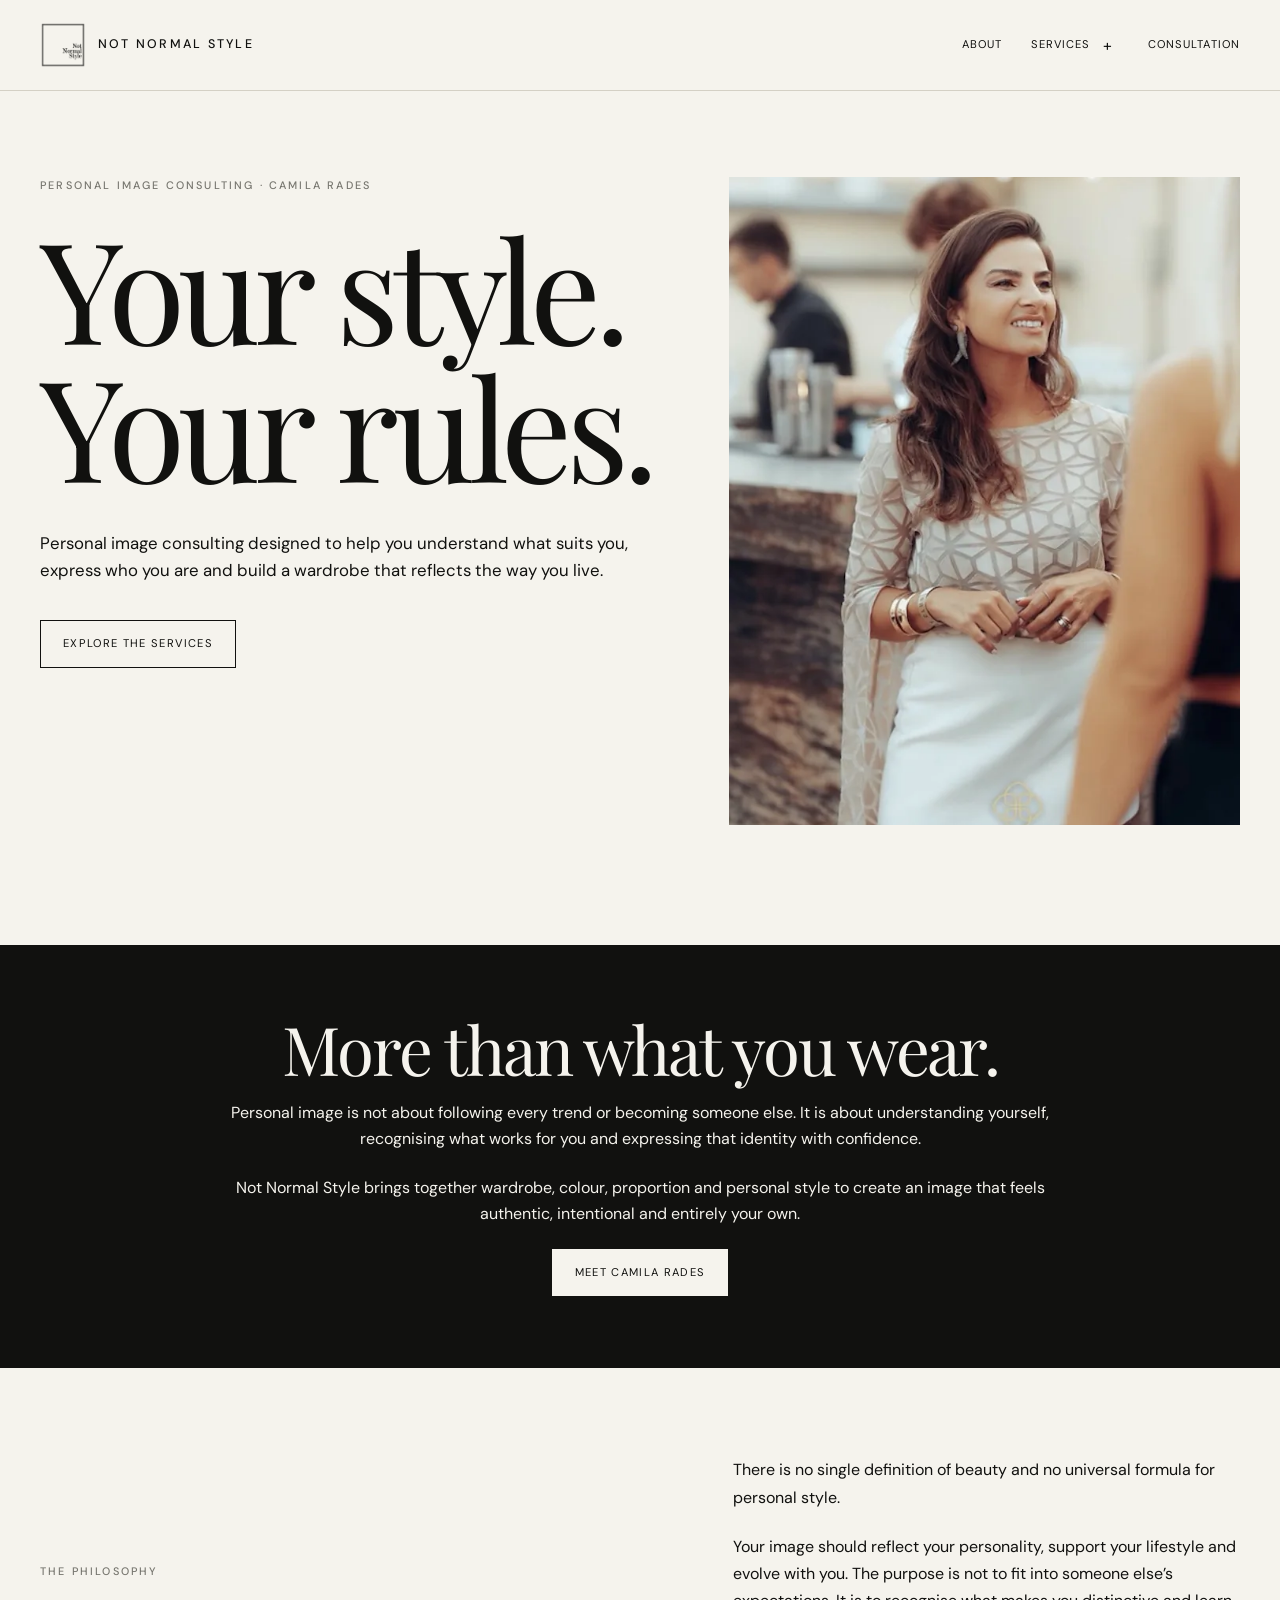
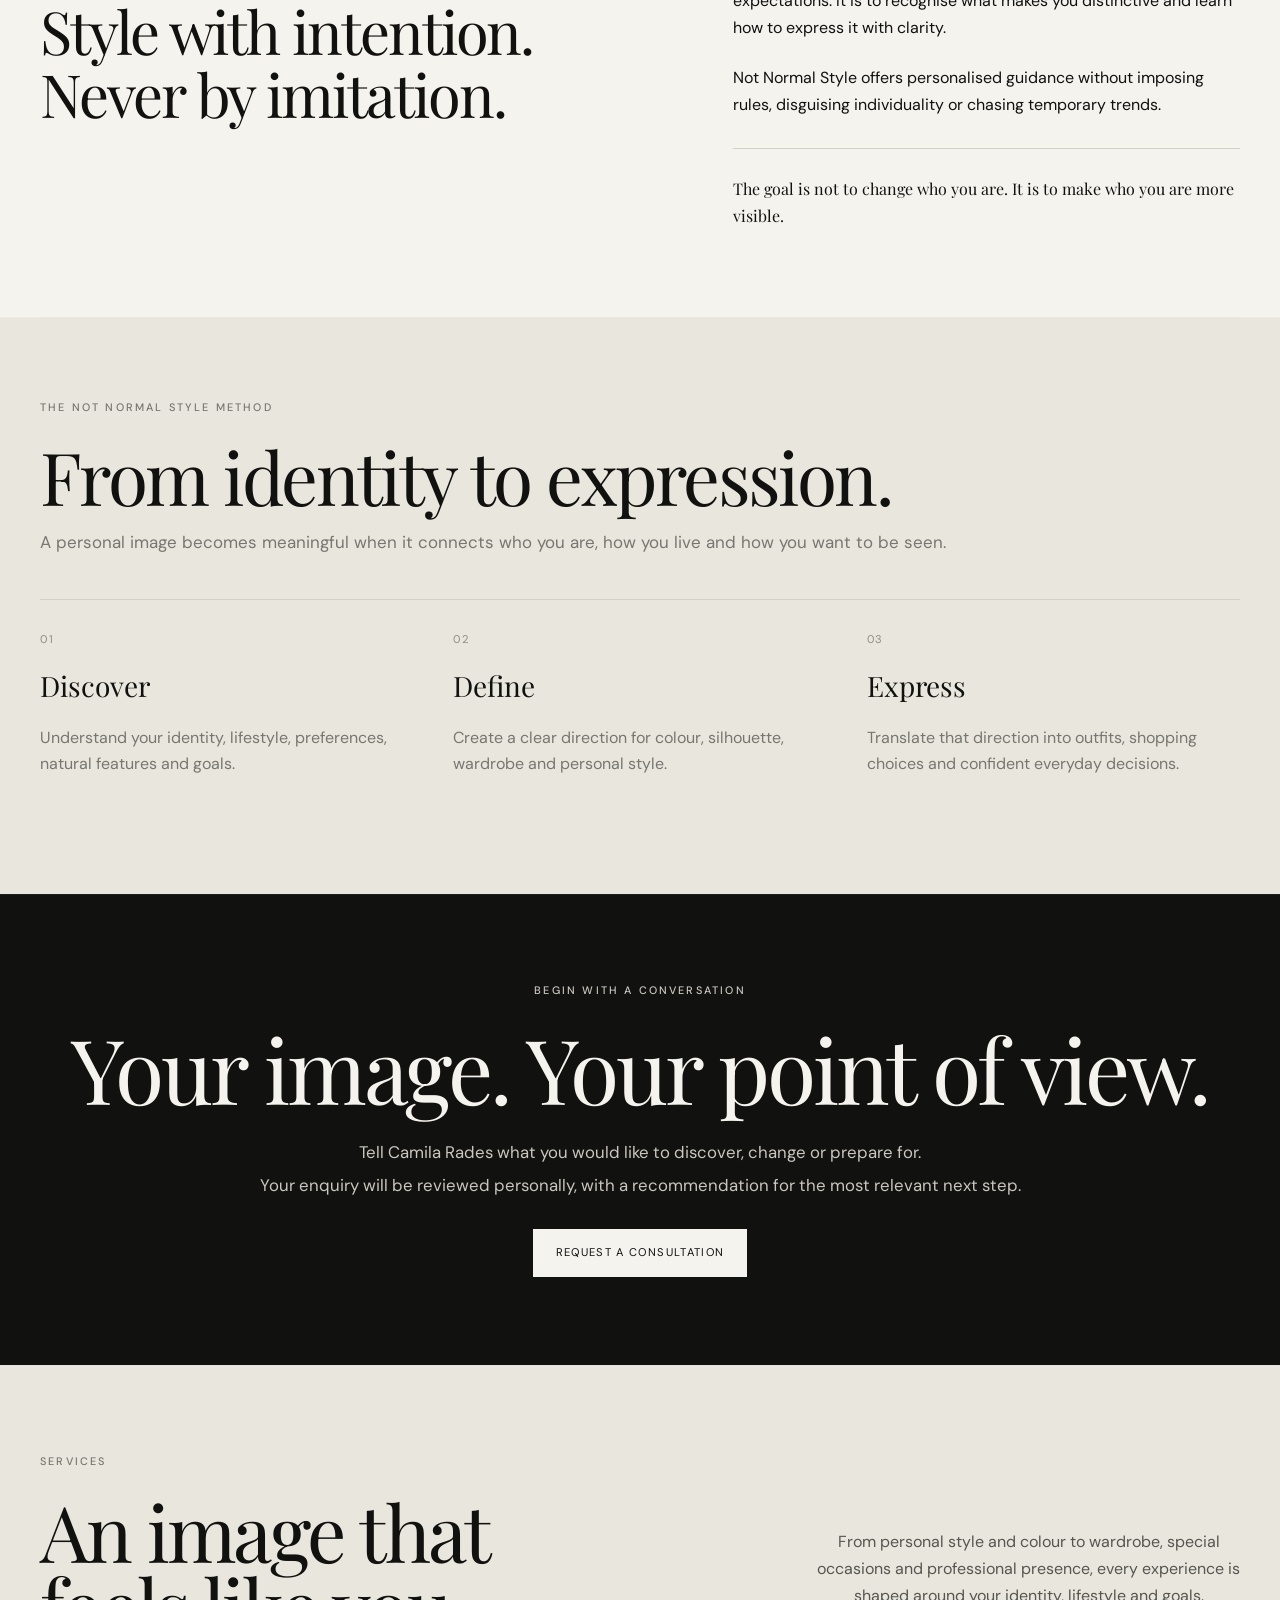
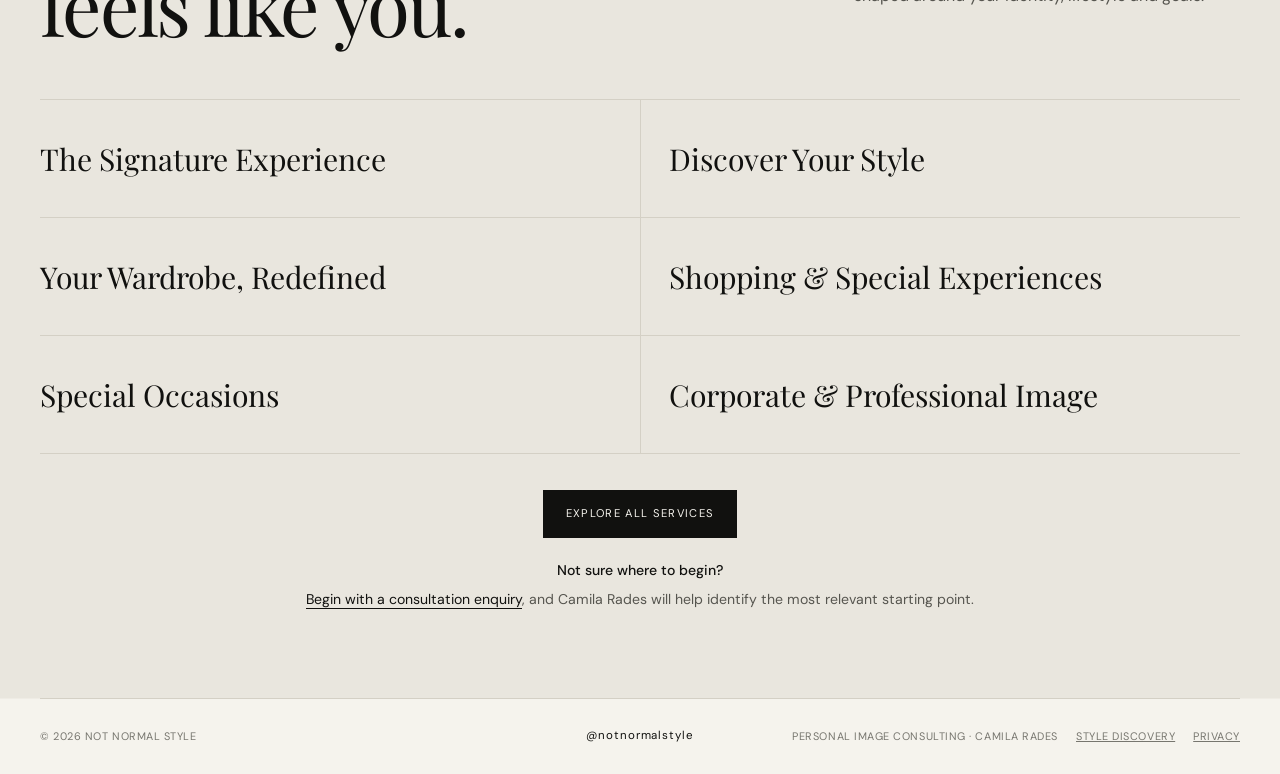
==== commit 081f0d23: "Add responsive layout system and optimise images" ====
--- a/index.html
+++ b/index.html
@@ -3,34 +3,50 @@
 <head>
   <meta charset="UTF-8">
   <meta name="viewport" content="width=device-width, initial-scale=1.0">
-  <meta name="description" content="Not Normal Style — personal image consulting by Camila Rades.">
-  <title>Not Normal Style | Personal Image Consulting</title>
-  <link rel="stylesheet" href="css/styles.css">
+  <!-- SEO foundation -->
+  <title>Personal Image Consulting | Not Normal Style</title>
+  <meta name="description" content="Personal image consulting by Camila Rades, bringing style, colour, proportion and wardrobe together into a direction that feels personal.">
+  <meta name="robots" content="index, follow, max-image-preview:large">
+  <link rel="canonical" href="https://notnormalstyle.com/">
+  <meta property="og:type" content="website">
+  <meta property="og:site_name" content="Not Normal Style">
+  <meta property="og:title" content="Personal Image Consulting | Not Normal Style">
+  <meta property="og:description" content="Personal image consulting by Camila Rades, bringing style, colour, proportion and wardrobe together into a direction that feels personal.">
+  <meta property="og:image" content="https://notnormalstyle.com/images/og-image.png">
+  <meta property="og:image:width" content="1200">
+  <meta property="og:image:height" content="630">
+  <meta property="og:image:type" content="image/png">
+  <meta property="og:image:alt" content="Not Normal Style, Personal Image Consulting by Camila Rades">
+  <meta property="og:url" content="https://notnormalstyle.com/">
+  <meta name="twitter:card" content="summary_large_image">
+  <meta name="twitter:title" content="Personal Image Consulting | Not Normal Style">
+  <meta name="twitter:description" content="Personal image consulting by Camila Rades, bringing style, colour, proportion and wardrobe together into a direction that feels personal.">
+  <meta name="twitter:image" content="https://notnormalstyle.com/images/og-image.png">
+  <!-- /SEO foundation -->
+  <!-- Structured data -->
+  <script type="application/ld+json">
+{
+  "@context": "https://schema.org",
+  "@type": "WebSite",
+  "name": "Not Normal Style",
+  "url": "https://notnormalstyle.com/",
+  "description": "Personal image consulting by Camila Rades, bringing style, colour, proportion and wardrobe together into a direction that feels personal.",
+  "inLanguage": "en"
+}
+  </script>
+  <!-- /Structured data -->
+<link rel="stylesheet" href="css/styles.css">
 
 <link rel="icon" href="/favicon.ico" sizes="any">
 <link rel="icon" type="image/png" sizes="32x32" href="/favicon-32x32.png">
 <link rel="apple-touch-icon" href="/apple-touch-icon.png">
 <link rel="manifest" href="/site.webmanifest">
-
-<link rel="canonical" href="https://notnormalstyle.com/">
-
-
-<meta property="og:type" content="website">
-<meta property="og:title" content="Not Normal Style">
-<meta property="og:description" content="Personal Image Consulting · Camila Rades">
-<meta property="og:image" content="https://notnormalstyle.com/images/og-image.svg">
-<meta property="og:url" content="https://notnormalstyle.com/">
-
-<meta name="twitter:card" content="summary_large_image">
-<meta name="twitter:title" content="Not Normal Style">
-<meta name="twitter:description" content="Personal Image Consulting · Camila Rades">
-<meta name="twitter:image" content="https://notnormalstyle.com/images/og-image.svg">
-
+  <link rel="stylesheet" href="css/layout-system.css">
 </head>
-<body>
+<body class="home-page">
   <header class="site-header">
     <a class="site-brand" href="index.html" aria-label="Not Normal Style home">
-      <img class="site-brand-logo" src="images/not-normal-style-logo-cropped.png" alt="">
+      <img class="site-brand-logo" src="images/not-normal-style-logo-cropped.png" alt="" width="420" height="420" decoding="async">
       <span class="site-brand-name">NOT NORMAL STYLE</span>
     </a>
     <button class="menu-button" type="button" aria-expanded="false" aria-controls="main-navigation">Menu</button>
@@ -82,10 +98,12 @@
   </div>
 
   <div class="hero-image">
-    <img
+    <picture class="optimised-hero-picture">
+          <source srcset="images/hero-camila.webp" type="image/webp">
+          <img
       src="images/hero-camila.jpg"
-      alt="Camila Rades, personal image consultant"
-    >
+      alt="Camila Rades, personal image consultant" width="648" height="944" decoding="async" fetchpriority="high">
+        </picture>
   </div>
 
 </section>
--- a/css/styles.css
+++ b/css/styles.css
@@ -5247,3 +5247,51 @@
 .success-modal__dialog { width:100%; max-width:560px; padding:3rem; border:1px solid var(--line); background:#fff; text-align:center; }
 .form-submit:disabled { cursor:wait; opacity:.65; }
 
+/* Style Discovery consultation summary */
+.style-discovery-summary {
+  max-width: 920px;
+  margin: 0 0 48px;
+  padding: 34px;
+  border: 1px solid var(--line);
+  background: var(--paper);
+}
+.style-discovery-summary h2 { margin: 0 0 12px; }
+.style-discovery-summary > p { max-width: 680px; margin: 0 0 26px; }
+.style-discovery-summary dl {
+  display: grid;
+  grid-template-columns: minmax(160px, 220px) 1fr;
+  gap: 10px 28px;
+  margin: 0 0 26px;
+}
+.style-discovery-summary dt {
+  color: var(--grey);
+  font-size: .7rem;
+  letter-spacing: .1em;
+  text-transform: uppercase;
+}
+.style-discovery-summary dd { margin: 0; }
+.style-discovery-summary__link {
+  text-decoration: underline;
+  text-underline-offset: 5px;
+}
+@media (max-width: 760px) {
+  .style-discovery-summary { padding: 26px 22px; }
+  .style-discovery-summary dl { grid-template-columns: 1fr; gap: 4px; }
+  .style-discovery-summary dd { margin-bottom: 14px; }
+}
+
+/* Quiz summary placement repair */
+.consultation-form .style-discovery-summary {
+  box-sizing: border-box;
+  width: 100%;
+  max-width: none;
+  margin: 0 0 44px;
+  grid-column: 1 / -1;
+}
+
+@media (max-width: 760px) {
+  .consultation-form .style-discovery-summary {
+    margin-bottom: 30px;
+  }
+}
+
--- a/css/layout-system.css
+++ b/css/layout-system.css
@@ -0,0 +1,370 @@
+/* Not Normal Style layout system: phase 1 */
+:root {
+  --layout-max: 1200px;
+  --layout-gutter: 24px;
+  --layout-page-start: 58px;
+  --layout-section-space: 64px;
+  --layout-section-space-compact: 48px;
+  --layout-copy: 680px;
+  --layout-copy-wide: 920px;
+  --page-gutter: var(--layout-gutter);
+}
+
+@media (min-width: 761px) {
+  :root {
+    --layout-gutter: 32px;
+    --layout-page-start: 74px;
+    --layout-section-space: 80px;
+    --layout-section-space-compact: 56px;
+  }
+}
+
+@media (min-width: 1100px) {
+  :root {
+    --layout-gutter: 40px;
+    --layout-page-start: 86px;
+    --layout-section-space: 104px;
+    --layout-section-space-compact: 64px;
+  }
+}
+
+/* One horizontal canvas for the header, page introductions, content and footer. */
+:where(.hero, .section, .section-inner, .page-hero, .about-hero,
+  .consultation-hero, .journey-steps, .consultation-form-section,
+  .legal-page, .about-chapter, footer) {
+  width: min(calc(100% - (2 * var(--layout-gutter))), var(--layout-max));
+  margin-inline: auto;
+}
+
+.site-header {
+  padding-inline: max(var(--layout-gutter), calc((100% - var(--layout-max)) / 2));
+}
+
+/* One shared first-content position across public pages. */
+:where(.home-page .hero, .about-page .about-hero, .services-page .page-hero,
+  .consultation-page .consultation-hero, .privacy-page .legal-page,
+  .style-quiz-page .quiz-intro) {
+  padding-top: var(--layout-page-start) !important;
+}
+
+:where(.home-page .hero-content, .about-page .about-hero > :first-child,
+  .services-page .page-hero, .consultation-page .consultation-hero,
+  .privacy-page .legal-hero, .style-quiz-page .quiz-intro) > .eyebrow:first-child {
+  margin-top: 0;
+}
+
+/* Shared section rhythm. Full-bleed sections keep their backgrounds. */
+:where(.home-page .section, .home-page .section-inner,
+  .about-page .about-chapter, .consultation-page .consultation-form-section,
+  .privacy-page .legal-page section) {
+  padding-block: var(--layout-section-space);
+}
+
+/* Make the new picture wrapper behave exactly like the replaced image. */
+.optimised-hero-picture {
+  display: block;
+  width: 100%;
+  height: 100%;
+}
+.optimised-hero-picture > img {
+  display: block;
+  width: 100%;
+  height: 100%;
+  object-fit: cover;
+}
+
+/* Align full-width component bands to the same 1200px canvas. */
+.services-page .service-navigator {
+  padding-inline: max(var(--layout-gutter), calc((100vw - var(--layout-max)) / 2));
+}
+.consultation-page .consultation-faq {
+  padding-inline: max(var(--layout-gutter), calc((100% - var(--layout-max)) / 2));
+}
+
+/* Style Discovery uses the same outer canvas while keeping its full-bleed result band. */
+.style-quiz-page :where(.quiz-intro, .quiz-shell, .quiz-result) {
+  width: min(calc(100% - (2 * var(--layout-gutter))), var(--layout-max));
+}
+.style-quiz-page .result-service {
+  padding-inline: max(var(--layout-gutter), calc((100vw - var(--layout-max)) / 2));
+}
+
+/* Stable tablet compositions, rather than a stretched phone layout. */
+@media (min-width: 761px) and (max-width: 1099px) {
+  .home-page .hero,
+  .about-page .about-hero {
+    column-gap: 44px;
+  }
+  .consultation-page .consultation-form-section {
+    grid-template-columns: minmax(240px, .72fr) minmax(0, 1.28fr);
+    gap: 48px;
+  }
+  .services-page .service-group {
+    column-gap: 40px !important;
+  }
+}
+
+/* Thank You joins the visual system without becoming a complex page. */
+.thank-you-page main {
+  width: min(calc(100% - (2 * var(--layout-gutter))), 760px);
+  margin-inline: auto;
+  padding-block: clamp(88px, 15vw, 160px);
+  text-align: center;
+}
+.thank-you-page main h1 {
+  max-width: none;
+  font-size: clamp(3.8rem, 10vw, 7rem);
+}
+.thank-you-page main p {
+  max-width: 620px;
+  margin: 24px auto 0;
+}
+.thank-you-page main p:last-child {
+  margin-top: 34px;
+}
+.thank-you-page main a {
+  display: inline-block;
+  padding: 14px 22px;
+  border: 1px solid var(--black);
+  font-size: .7rem;
+  letter-spacing: .12em;
+  text-decoration: none;
+  text-transform: uppercase;
+}
+.thank-you-page main a:hover,
+.thank-you-page main a:focus-visible {
+  color: var(--white);
+  background: var(--black);
+}
+
+@media (max-width: 760px) {
+  .consultation-page .consultation-faq {
+    padding-inline: var(--layout-gutter);
+  }
+  .style-quiz-page :where(.quiz-intro, .quiz-shell, .quiz-result) {
+    width: calc(100% - (2 * var(--layout-gutter)));
+  }
+}
+
+/* Phase 1 review corrections */
+/* Keep the consultation introduction expansive on a computer, without forcing tablet overflow. */
+@media (min-width: 1180px) {
+  .consultation-page .consultation-hero h1 {
+    width: 100%;
+    max-width: none;
+    font-size: clamp(4.8rem, 7.4vw, 7.2rem);
+    line-height: .96;
+    white-space: nowrap;
+  }
+  .consultation-page .consultation-hero > p:last-child {
+    width: 100%;
+    max-width: none;
+    white-space: nowrap;
+  }
+}
+
+/* The FAQ follows the same left and right guides as the form and page introduction. */
+.consultation-page .consultation-faq {
+  box-sizing: border-box;
+  width: 100%;
+  padding-inline: max(var(--layout-gutter), calc((100% - var(--layout-max)) / 2)) !important;
+}
+
+/* Style Discovery should use the computer canvas instead of retaining a narrow reading column. */
+@media (min-width: 1100px) {
+  .style-quiz-page .quiz-intro,
+  .style-quiz-page .quiz-shell,
+  .style-quiz-page .quiz-result {
+    width: min(calc(100% - (2 * var(--layout-gutter))), var(--layout-max));
+    max-width: var(--layout-max);
+  }
+  .style-quiz-page .quiz-intro > p:not(.eyebrow),
+  .style-quiz-page .quiz-result > p,
+  .style-quiz-page .question-help {
+    width: 100%;
+    max-width: none;
+  }
+  .style-quiz-page .quiz-intro > p:not(.eyebrow) {
+    white-space: nowrap;
+  }
+}
+
+/* Preserve the intended word boundary when the About heading uses phrase spans. */
+.about-page .about-fit-title span + span::before {
+  content: " ";
+}
+@media (max-width: 760px) {
+  .about-page .about-fit-title span + span::before {
+    content: none;
+  }
+}
+
+@media (max-width: 1179px) {
+  .consultation-page .consultation-hero h1,
+  .consultation-page .consultation-hero > p:last-child,
+  .style-quiz-page .quiz-intro > p:not(.eyebrow) {
+    white-space: normal;
+    text-wrap: pretty;
+  }
+}
+
+/* Style Discovery desktop flow correction */
+.style-quiz-page {
+  overflow-x: clip;
+}
+.style-quiz-page :where(.quiz-intro, .quiz-shell, .quiz-result) {
+  box-sizing: border-box;
+  min-width: 0;
+  max-width: var(--layout-max);
+}
+.style-quiz-page :where(.quiz-intro, .quiz-shell, .quiz-result) * {
+  min-width: 0;
+}
+
+@media (min-width: 1100px) {
+  /* Use the computer canvas, but never force copy beyond the viewport. */
+  .style-quiz-page .quiz-intro,
+  .style-quiz-page .quiz-shell,
+  .style-quiz-page .quiz-result {
+    width: min(calc(100% - (2 * var(--layout-gutter))), var(--layout-max));
+  }
+  .style-quiz-page .quiz-intro > p:not(.eyebrow),
+  .style-quiz-page .quiz-result > p,
+  .style-quiz-page .question-help {
+    width: 100%;
+    max-width: var(--layout-copy-wide);
+    white-space: normal !important;
+    overflow-wrap: anywhere;
+    text-wrap: pretty;
+  }
+
+  /* Compact the active question so answers and controls fit together. */
+  .style-quiz-page .quiz-shell {
+    padding-top: 38px;
+    padding-bottom: 40px;
+  }
+  .style-quiz-page .quiz-progress {
+    margin-bottom: 24px;
+  }
+  .style-quiz-page .quiz-question legend {
+    max-width: 1040px;
+    font-size: clamp(2rem, 3vw, 3.35rem);
+    line-height: 1.02;
+  }
+  .style-quiz-page .question-help {
+    margin-top: 14px;
+    margin-bottom: 22px;
+  }
+  .style-quiz-page .answer-grid {
+    grid-template-columns: repeat(4, minmax(0, 1fr));
+    gap: 10px;
+  }
+  .style-quiz-page .answer-grid label > span {
+    min-height: 82px;
+    padding: 14px 15px;
+    font-size: .9rem;
+    line-height: 1.35;
+  }
+  .style-quiz-page .quiz-actions {
+    margin-top: 22px;
+  }
+}
+
+@media (min-width: 761px) and (max-width: 1099px) {
+  .style-quiz-page .answer-grid {
+    grid-template-columns: repeat(2, minmax(0, 1fr));
+  }
+}
+
+/* Desktop polish: quiz, About quote and Privacy rhythm */
+@media (min-width: 1100px) {
+  /* Style Discovery intro: retain editorial scale, but keep the action visible. */
+  .style-quiz-page .quiz-intro {
+    padding-top: 52px !important;
+    padding-bottom: 64px;
+  }
+  .style-quiz-page .quiz-intro h1 {
+    max-width: 1120px;
+    font-size: clamp(5rem, 7.2vw, 7.2rem);
+    line-height: .91;
+  }
+  .style-quiz-page .quiz-intro-copy {
+    max-width: 1000px;
+    margin-top: 26px;
+    margin-bottom: 12px;
+    font-size: clamp(1.35rem, 1.8vw, 1.75rem);
+    line-height: 1.32;
+  }
+  .style-quiz-page .quiz-intro-note {
+    max-width: 980px;
+    margin-bottom: 24px;
+    line-height: 1.5;
+  }
+
+  /* Seven answers become an intentional 4 + centred 3 composition. */
+  .style-quiz-page .answer-grid {
+    grid-template-columns: repeat(8, minmax(0, 1fr));
+  }
+  .style-quiz-page .answer-grid > label {
+    grid-column: span 2;
+  }
+  .style-quiz-page .answer-grid > label:nth-child(5):nth-last-child(3) {
+    grid-column: 2 / span 2;
+  }
+  .style-quiz-page .answer-grid > label:nth-child(6):nth-last-child(2) {
+    grid-column: 4 / span 2;
+  }
+  .style-quiz-page .answer-grid > label:nth-child(7):last-child {
+    grid-column: 6 / span 2;
+  }
+
+  /* About quotation: two balanced lines beside the portrait. */
+  .about-page .about-meet > div:first-child .about-quote {
+    width: 100%;
+    max-width: none;
+    padding-left: 24px;
+  }
+  .about-page .about-meet > div:first-child .about-quote p {
+    width: 100%;
+    max-width: none;
+    font-size: clamp(1.75rem, 2vw, 2.15rem);
+    line-height: 1.28;
+    text-wrap: balance;
+  }
+
+  /* Privacy is prose, so use a tighter reading rhythm than feature sections. */
+  .privacy-page .legal-page {
+    padding-bottom: 72px;
+  }
+  .privacy-page .legal-introduction {
+    padding-top: 42px;
+    padding-bottom: 8px;
+    line-height: 1.65;
+  }
+  .privacy-page .legal-page section {
+    gap: 52px;
+    padding-block: 38px !important;
+  }
+  .privacy-page .legal-page section p,
+  .privacy-page .legal-page section ul {
+    margin-top: 0;
+    margin-bottom: 0;
+    line-height: 1.65;
+  }
+  .privacy-page .legal-page section li + li {
+    margin-top: 8px;
+  }
+}
+
+@media (min-width: 761px) and (max-width: 1099px) {
+  .privacy-page .legal-page section {
+    padding-block: 34px !important;
+  }
+}
+
+@media (max-width: 760px) {
+  .privacy-page .legal-page section {
+    padding-block: 30px !important;
+  }
+}
+
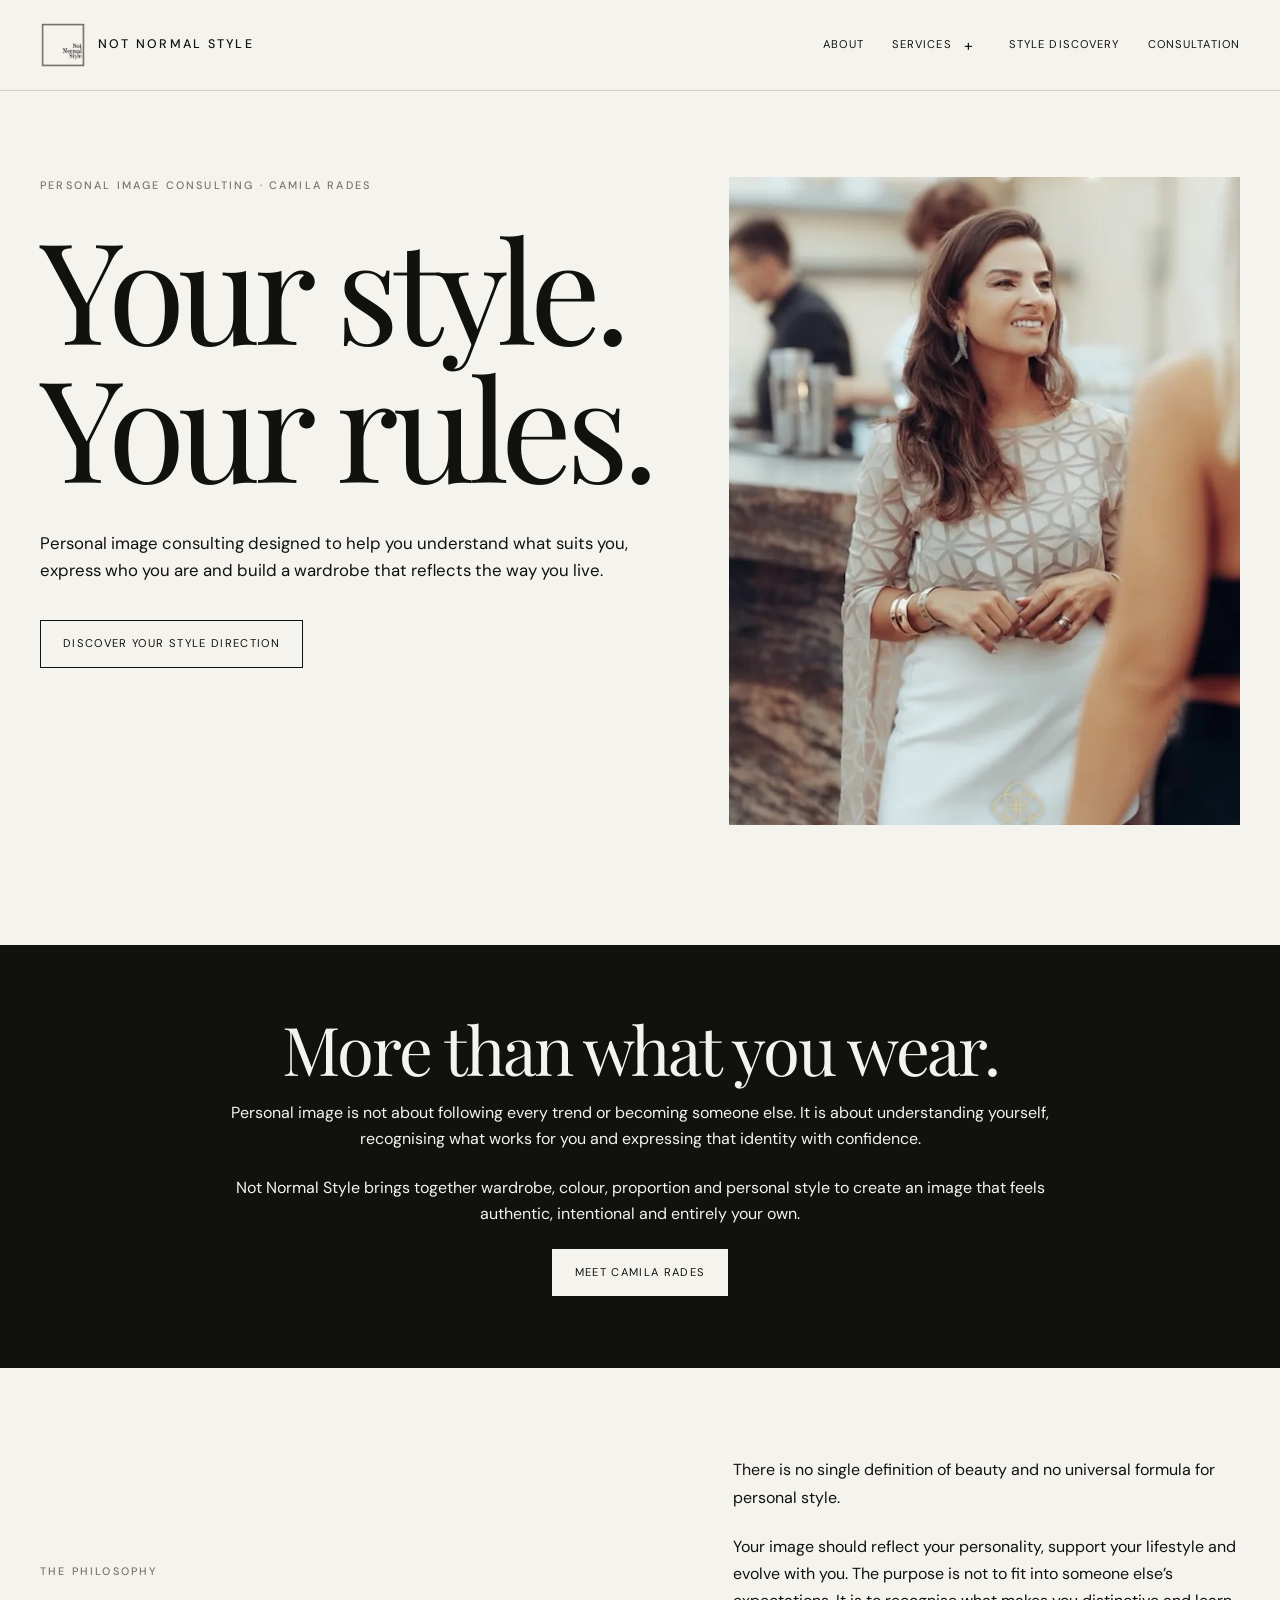
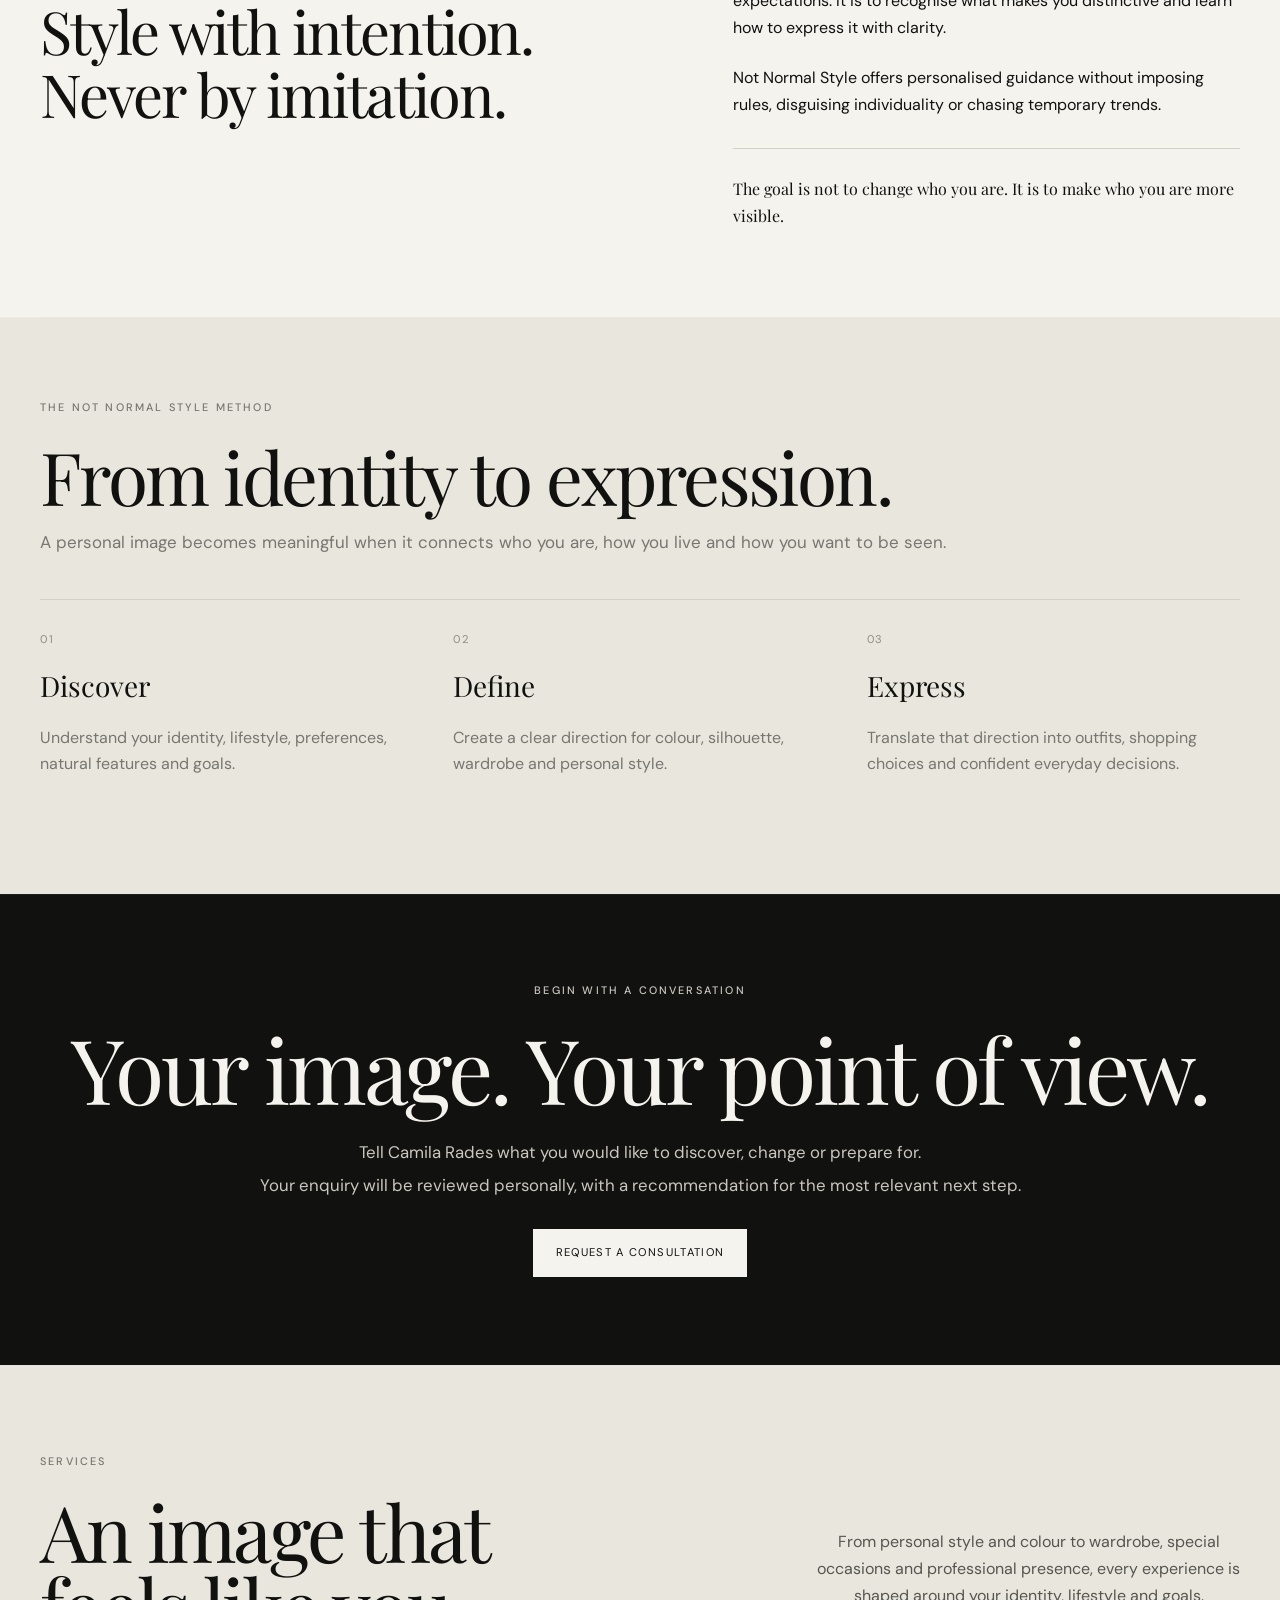
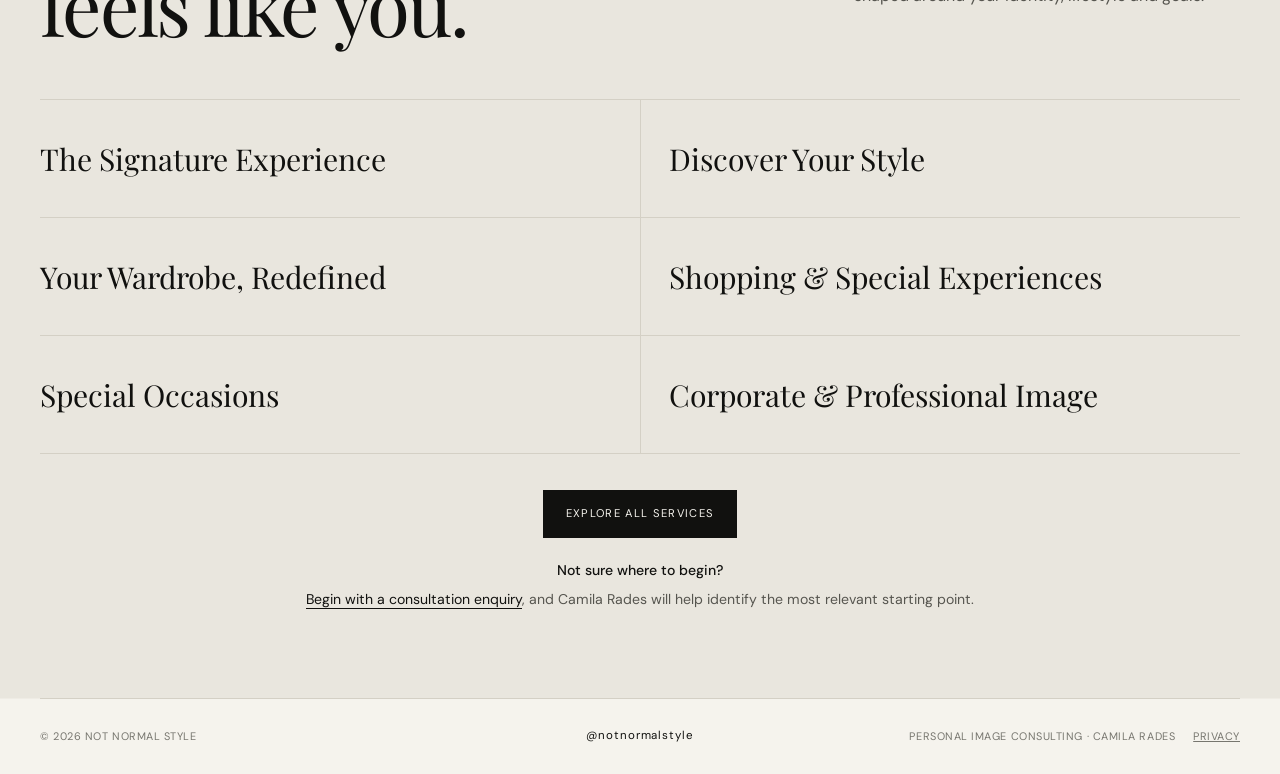
==== commit 0648fc0c: "Improve Style Discovery layout and visibility" ====
--- a/index.html
+++ b/index.html
@@ -66,7 +66,8 @@
           <a href="services.html#corporate">Corporate &amp; Professional Image</a>
         </div>
       </div>
-      <a href="consultation.html">Consultation</a>
+            <a href="style-quiz.html">Style Discovery</a>
+<a href="consultation.html">Consultation</a>
     </nav>
   </header>
 
@@ -93,7 +94,7 @@
     </p>
 
     <div class="hero-actions">
-      <a class="button" href="services.html">Explore the services</a>
+      <a class="button" href="style-quiz.html">Discover your style direction</a>
     </div>
   </div>
 
@@ -192,10 +193,6 @@
 
     <div class="footer-right">
       <p>Personal Image Consulting · Camila Rades</p>
-      
-<a class="footer-link" href="style-quiz.html">
-  Style Discovery
-</a>
 <a class="footer-link" href="privacy.html">
   Privacy
 </a>
--- a/css/layout-system.css
+++ b/css/layout-system.css
@@ -368,3 +368,88 @@
   }
 }
 
+/* Branded 404 page */
+.not-found-page main {
+  display: grid;
+  width: min(calc(100% - (2 * var(--layout-gutter))), var(--layout-max));
+  min-height: calc(100vh - 180px);
+  margin-inline: auto;
+  padding-block: var(--layout-page-start) var(--layout-section-space);
+  align-content: center;
+}
+.not-found-page .not-found-content {
+  max-width: 980px;
+}
+.not-found-page .not-found-code {
+  margin: 0 0 22px;
+  color: var(--grey);
+  font-size: .68rem;
+  font-weight: 500;
+  letter-spacing: .2em;
+  text-transform: uppercase;
+}
+.not-found-page h1 {
+  max-width: 900px;
+  font-size: clamp(4.2rem, 9vw, 8.5rem);
+  line-height: .94;
+}
+.not-found-page .not-found-copy {
+  max-width: 680px;
+  margin: 34px 0 0;
+  font-size: 1.08rem;
+}
+.not-found-page .not-found-actions {
+  display: flex;
+  flex-wrap: wrap;
+  gap: 14px;
+  margin-top: 34px;
+}
+.not-found-page .not-found-actions .button-secondary {
+  color: var(--black);
+  background: transparent;
+}
+.not-found-page .not-found-actions .button-secondary:hover,
+.not-found-page .not-found-actions .button-secondary:focus-visible {
+  color: var(--white);
+  background: var(--black);
+}
+@media (max-width: 760px) {
+  .not-found-page main {
+    min-height: calc(100vh - 150px);
+    align-content: start;
+  }
+  .not-found-page h1 {
+    font-size: clamp(3.7rem, 17vw, 5.2rem);
+  }
+  .not-found-page .not-found-actions {
+    align-items: stretch;
+    flex-direction: column;
+  }
+  .not-found-page .not-found-actions .button {
+    align-self: stretch;
+    text-align: center;
+  }
+}
+
+/* Style Discovery visibility v2 */
+.hero-secondary-link {
+  display: inline-block;
+  margin-left: 20px;
+  color: var(--black);
+  font-size: .7rem;
+  letter-spacing: .12em;
+  text-underline-offset: 6px;
+  text-transform: uppercase;
+}
+.hero-secondary-link:hover,
+.hero-secondary-link:focus-visible {
+  text-decoration-thickness: 2px;
+}
+@media (max-width: 760px) {
+  .hero-secondary-link {
+    display: block;
+    width: fit-content;
+    margin: 18px 0 0;
+  }
+}
+
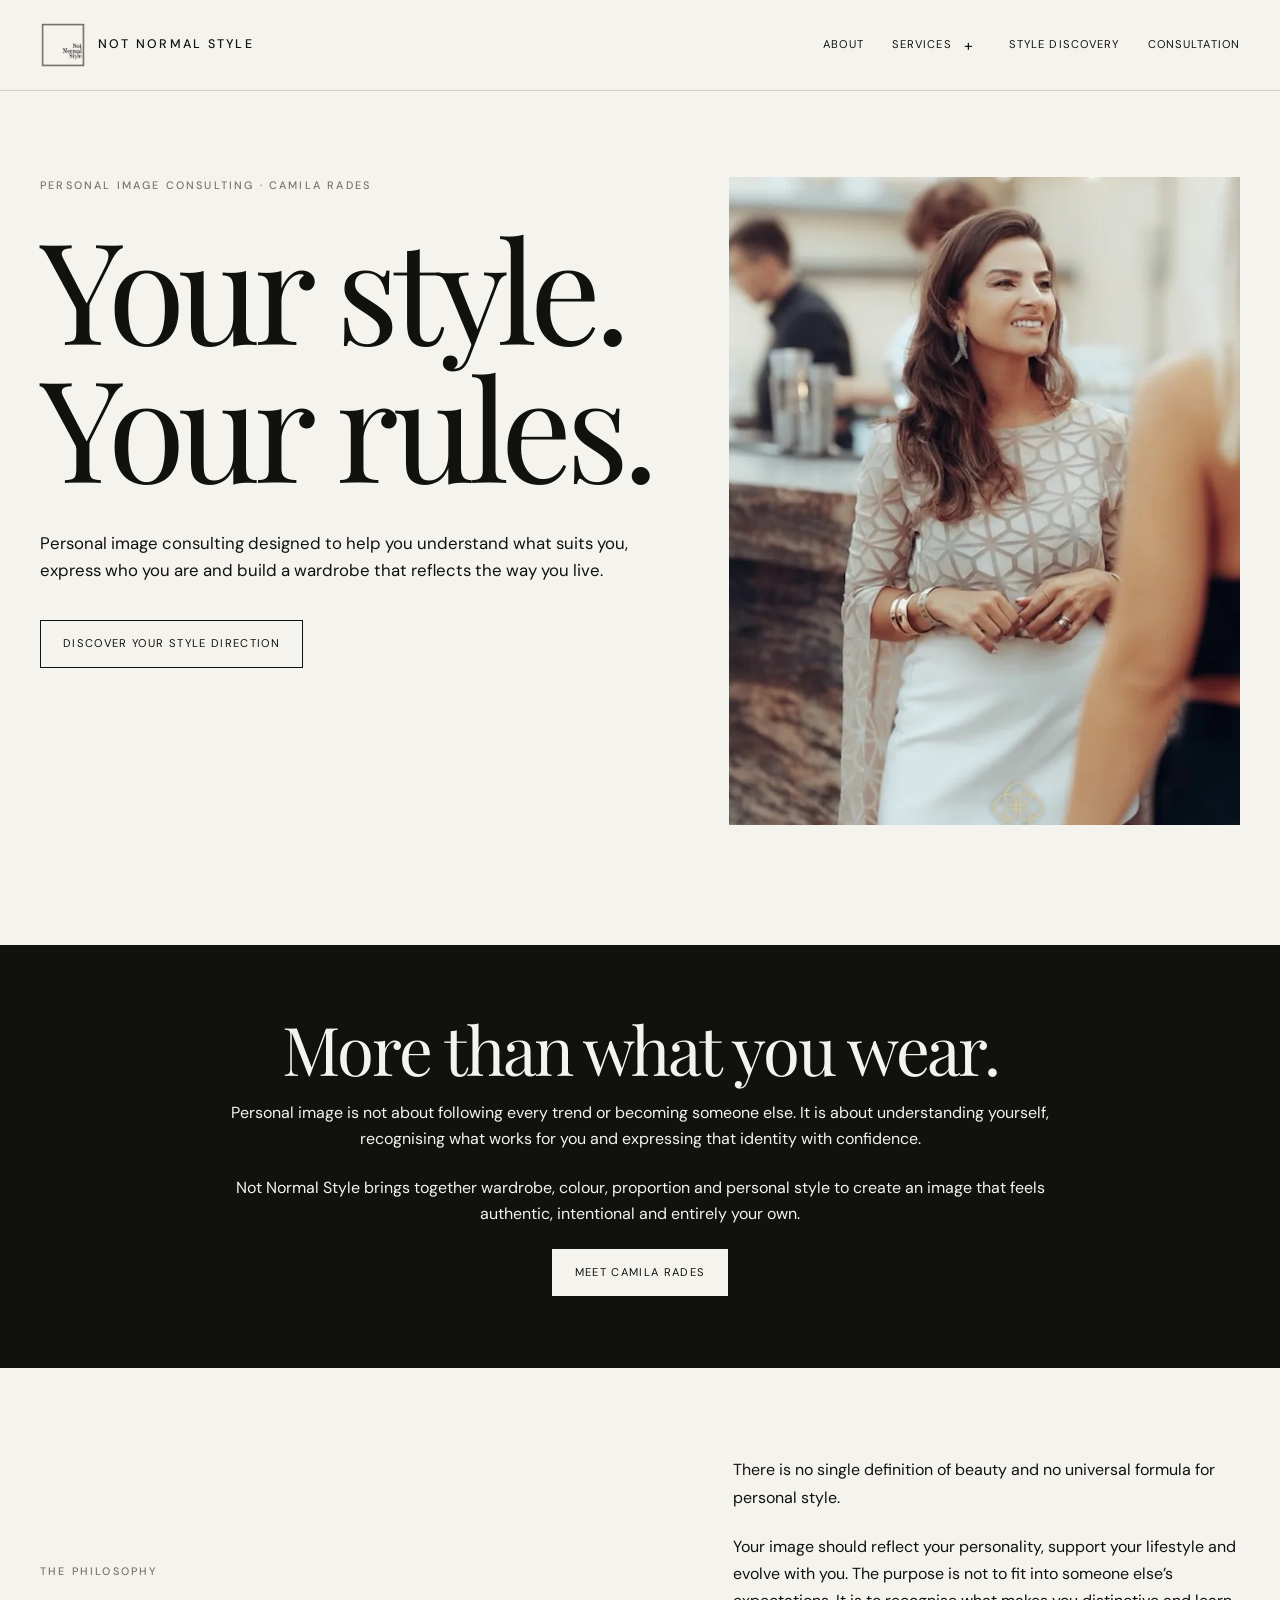
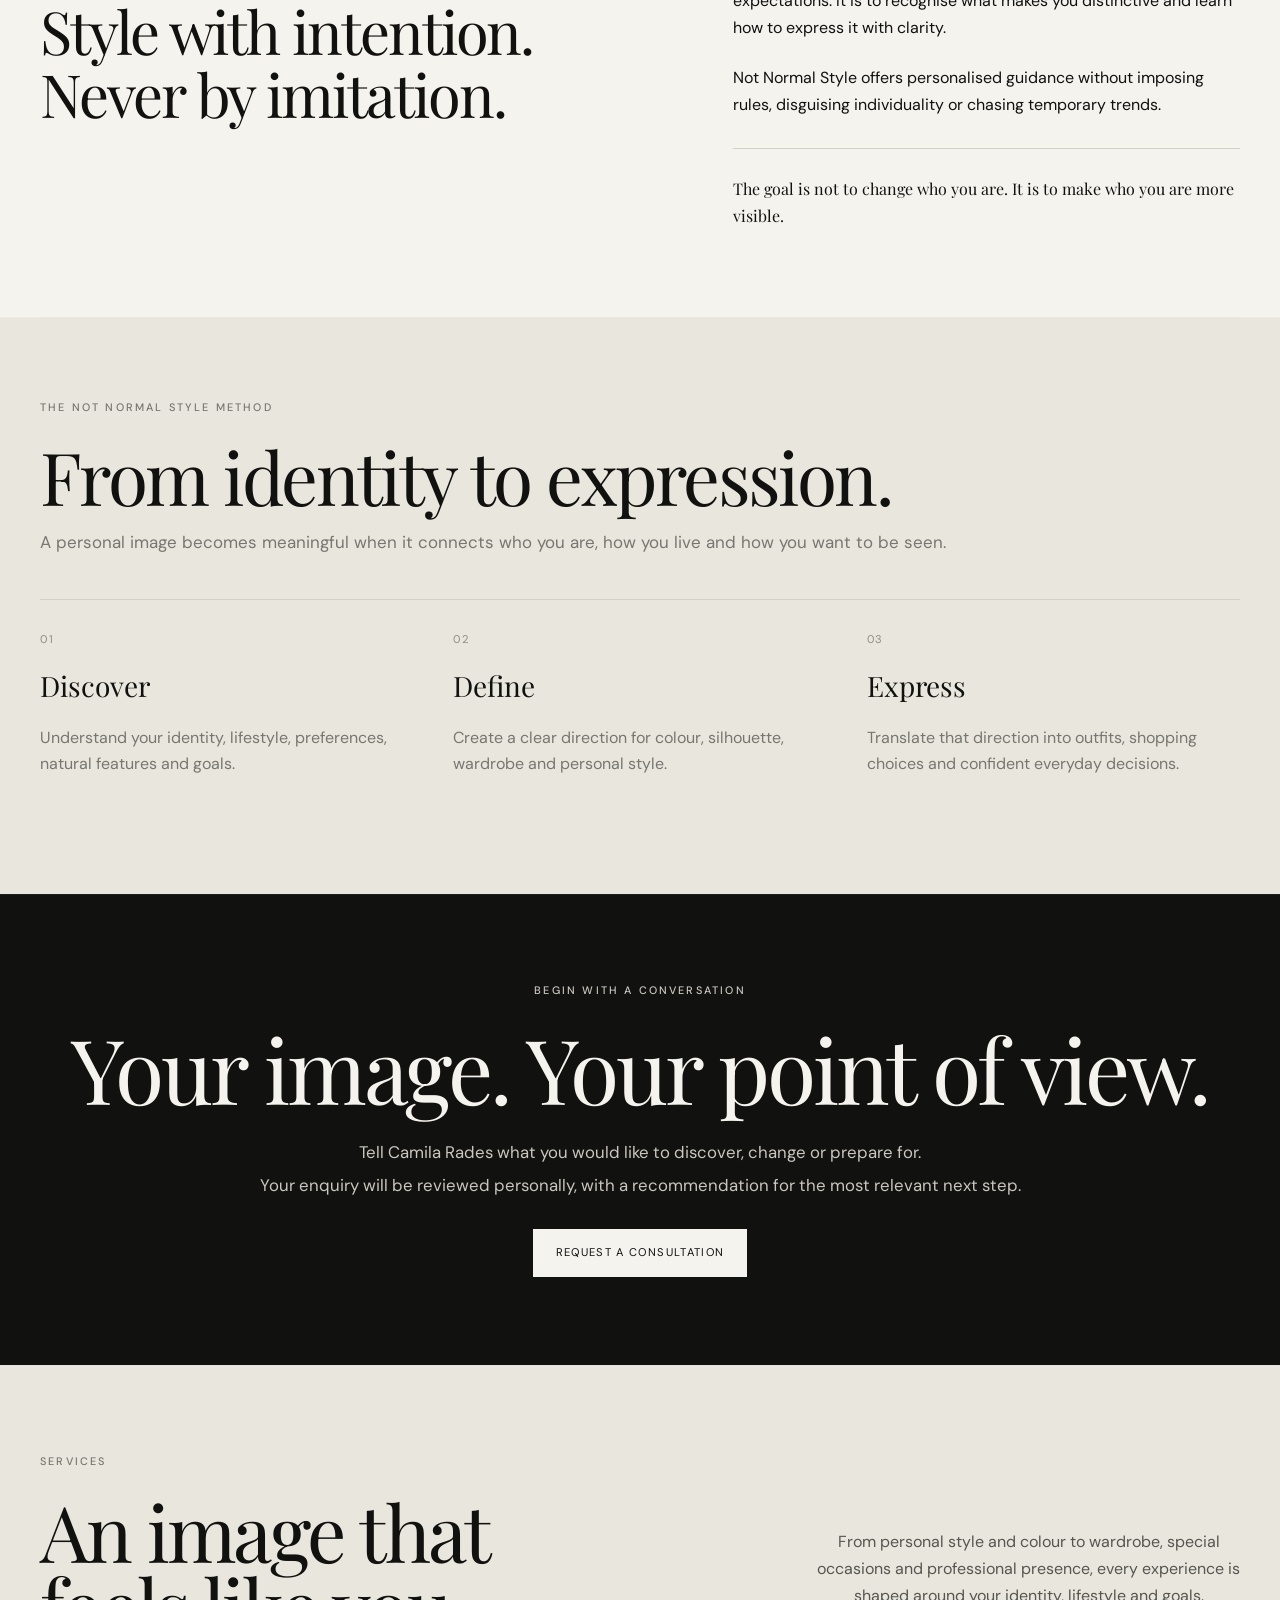
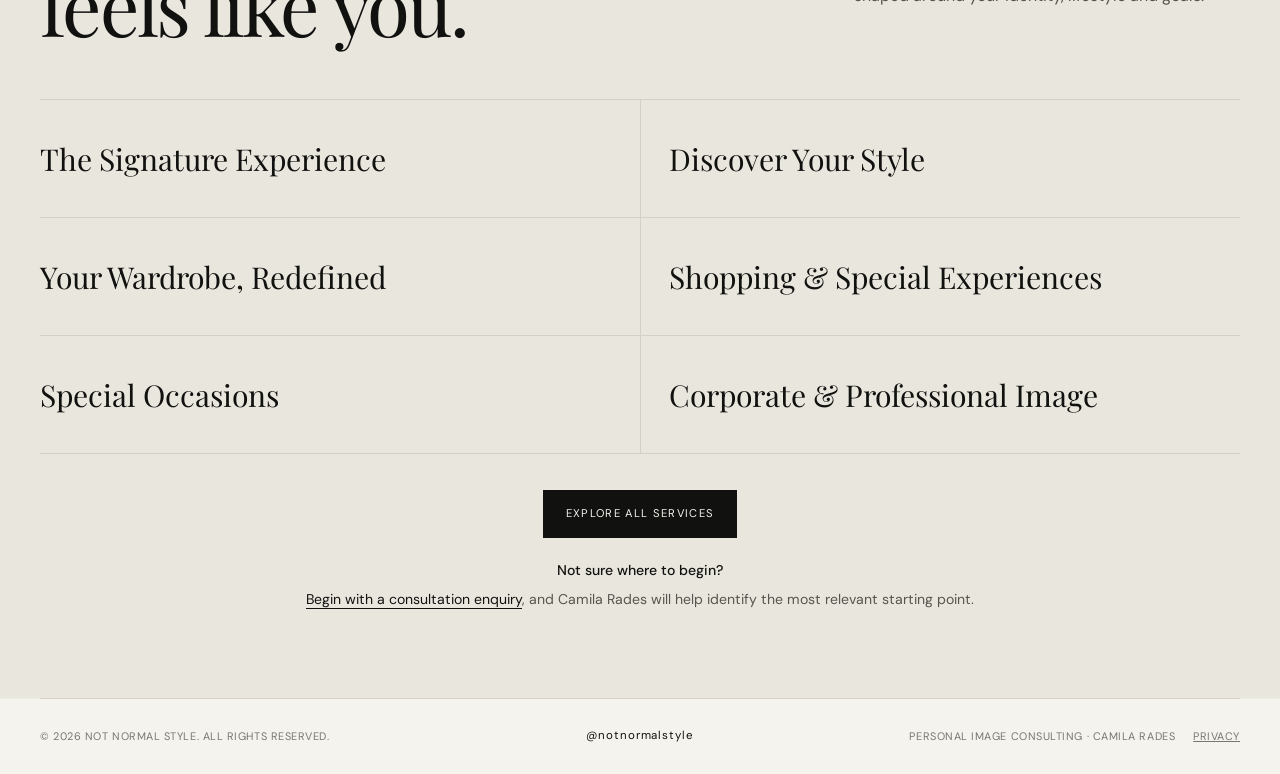
==== commit ccd80d35: "Update footer copyright notice" ====
--- a/index.html
+++ b/index.html
@@ -39,9 +39,38 @@
 
 <link rel="icon" href="/favicon.ico" sizes="any">
 <link rel="icon" type="image/png" sizes="32x32" href="/favicon-32x32.png">
+  <!-- Google Search favicon enhancement -->
+  <link rel="icon" type="image/png" sizes="180x180" href="/apple-touch-icon.png">
 <link rel="apple-touch-icon" href="/apple-touch-icon.png">
 <link rel="manifest" href="/site.webmanifest">
   <link rel="stylesheet" href="css/layout-system.css">
+  <!-- Organization structured data -->
+  <script type="application/ld+json">
+  {
+    "@context": "https://schema.org",
+    "@type": "Organization",
+    "@id": "https://notnormalstyle.com/#organization",
+    "name": "Not Normal Style",
+    "url": "https://notnormalstyle.com/",
+    "logo": {
+      "@type": "ImageObject",
+      "url": "https://notnormalstyle.com/apple-touch-icon.png",
+      "width": 180,
+      "height": 180
+    },
+    "image": "https://notnormalstyle.com/images/og-image.png",
+    "description": "Personal image consulting by Camila Rades.",
+    "email": "contact@notnormalstyle.com",
+    "founder": {
+      "@type": "Person",
+      "name": "Camila Rades"
+    },
+    "sameAs": [
+      "https://www.instagram.com/notnormalstyle/"
+    ]
+  }
+  </script>
+  <!-- /Organization structured data -->
 </head>
 <body class="home-page">
   <header class="site-header">
@@ -179,7 +208,7 @@
 
   <footer>
     <div class="footer-left">
-      <p>© <span id="current-year"></span> Not Normal Style</p>
+      <p>© <span id="current-year"></span> Not Normal Style. All rights reserved.</p>
     </div>
     
 <div class="footer-social" aria-label="Social media">
